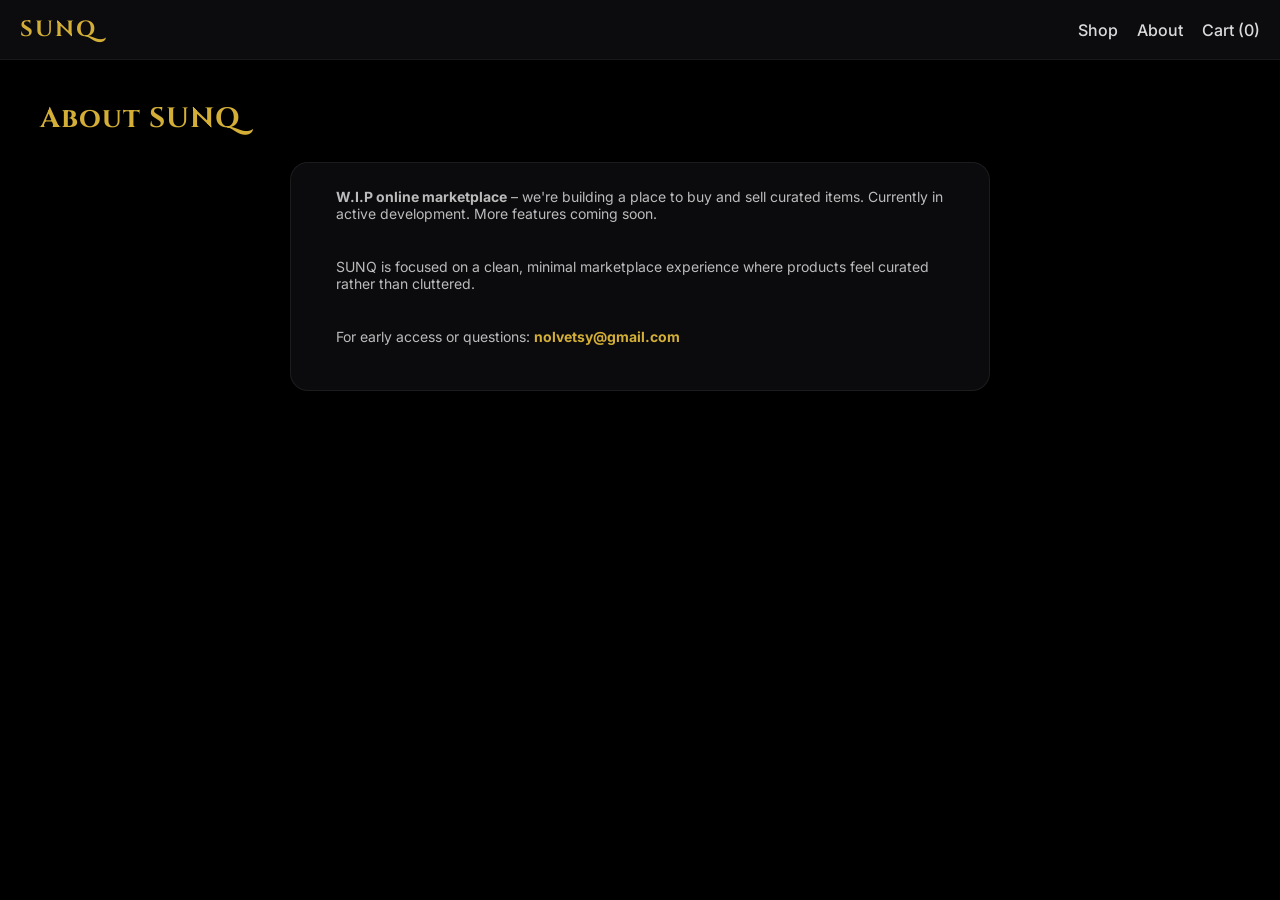
==== about.html @ a2d71726 "Update description in about.html for clarity" ====
<!DOCTYPE html>
<html lang="en">
<head>
  <meta charset="UTF-8">
  <meta name="viewport" content="width=device-width, initial-scale=1.0">
  <title>About | SUNQ</title>

  <!-- FONTS -->
  <link rel="preconnect" href="https://fonts.googleapis.com">
  <link rel="preconnect" href="https://fonts.gstatic.com" crossorigin>
  <link href="https://fonts.googleapis.com/css2?family=Cinzel:wght@400;600;700&family=Inter:wght@300;400;500;600;700&display=swap" rel="stylesheet">

  <link rel="stylesheet" href="styles.css">
</head>

<body>

  <nav class="navbar">
    <div class="nav-container">
      <a href="index.html" class="logo">SUNQ</a>

      <div class="nav-links">
        <a href="shop.html">Shop</a>
        <a href="about.html">About</a>
        <a href="cart.html">Cart (<span id="cart-count">0</span>)</a>
      </div>
    </div>
  </nav>

  <main class="shop">
    <h1 class="page-title">About SUNQ</h1>

    <div class="card" style="max-width: 700px; margin: 0 auto; text-align: left; padding:25px;">
      <p style="margin-bottom: 1rem;">
        <strong>W.I.P online marketplace</strong> – we're building a place to buy and sell curated items.
        Currently in active development. More features coming soon.
      </p>

      <p style="margin-bottom: 1rem;">
        SUNQ is focused on a clean, minimal marketplace experience where products feel curated rather than cluttered.
      </p>

      <p>
        For early access or questions:
        <a href="mailto:nolvetsy@gmail.com" style="color:#d4af37; text-decoration:none;">
          <strong>nolvetsy@gmail.com</strong>
        </a>
      </p>
    </div>
  </main>

  <script>
    function getCart() {
      return JSON.parse(localStorage.getItem("sunqCart")) || [];
    }

    function updateCartCount() {
      const cart = getCart();
      const total = cart.reduce((sum, item) => sum + item.quantity, 0);
      const el = document.getElementById("cart-count");
      if (el) el.textContent = total;
    }

    updateCartCount();
    window.addEventListener("storage", updateCartCount);
  </script>

</body>
</html>
---- styles.css ----
/* ================= RESET ================= */
* {
  margin: 0;
  padding: 0;
  box-sizing: border-box;
  font-family: "Inter", sans-serif;
}

/* FIX: force black background everywhere (stops grey scrolling on mobile) */
html {
  background: #000;
}

/* FIX: ensure background fills mobile screens */
html, body {
  height: 100%;
  min-height: 100%;
}

body {
  background-color: #000;
  background-image: url("https://raw.githubusercontent.com/sunqdeimos/sunq/main/gold-bg.jpg");
  background-size: cover;
  background-position: center;
  background-repeat: no-repeat;

  color: #fff;
  overflow-x: hidden;
  min-height: 100vh;
}

/* ================= HEADINGS / BRAND FONT ================= */
h1, h2, h3,
.logo,
.page-title,
.collection-title {
  font-family: "Cinzel", serif;
  letter-spacing: 1px;
}

/* ================= NAVBAR ================= */
.navbar {
  background: rgba(15, 15, 18, 0.85);
  padding: 15px 20px;
  backdrop-filter: blur(14px);
  position: sticky;
  top: 0;
  z-index: 10;
  border-bottom: 1px solid rgba(255,255,255,0.05);
}

.nav-container {
  display: flex;
  justify-content: space-between;
  align-items: center;
}

.logo {
  font-size: 22px;
  font-weight: 700;
  color: #d4af37;
  text-decoration: none;
  letter-spacing: 2px;
}

.nav-links a {
  margin-left: 15px;
  color: rgba(255,255,255,0.85);
  text-decoration: none;
  transition: 0.2s ease;
  font-weight: 500;
}

.nav-links a:hover {
  color: #d4af37;
}

/* ================= PAGE ================= */
.shop {
  padding: 40px;
}

.page-title {
  margin-bottom: 25px;
  font-size: 28px;
  color: #d4af37;
}

/* ================= HERO ================= */
.hero {
  display: flex;
  justify-content: center;
  align-items: center;
  text-align: center;
  padding: 80px 20px;
}

.hero-content {
  display: flex;
  flex-direction: column;
  align-items: center;
  gap: 15px;
  max-width: 700px;
  margin: 0 auto;
}

.hero-content p {
  color: rgba(255,255,255,0.8);
}

.hero .button-primary {
  display: inline-block;
  margin-top: 10px;
}

/* ================= GRID (BIGGER CARDS) ================= */
.grid {
  display: grid;
  grid-template-columns: repeat(auto-fit, minmax(260px, 1fr));
  gap: 26px;
}

/* ================= CARD (PRO VERSION) ================= */
.card {
  background: rgba(20, 20, 24, 0.55);
  border: 1px solid rgba(255,255,255,0.07);
  backdrop-filter: blur(12px);

  padding: 0;
  border-radius: 18px;

  display: flex;
  flex-direction: column;

  transition: transform 0.25s ease, box-shadow 0.25s ease, border 0.25s ease;
  position: relative;
  overflow: hidden;

  text-decoration: none;
  color: inherit;
}

.card:hover {
  transform: translateY(-5px);
  border: 1px solid rgba(212,175,55,0.35);
  box-shadow: 0 18px 40px rgba(0,0,0,0.55);
}

.card h3 {
  font-size: 16px;
  letter-spacing: 0.8px;
  font-weight: 600;
  padding: 0 20px;
  margin-top: 16px;
}

.card p {
  color: rgba(255,255,255,0.72);
  font-size: 14px;
  padding: 0 20px 20px;
}

/* subtle luxury highlight */
.card::after {
  content: "";
  position: absolute;
  top: -80px;
  left: -80px;
  width: 200px;
  height: 200px;
  background: radial-gradient(circle, rgba(212,175,55,0.18), transparent 70%);
  opacity: 0;
  transition: 0.3s ease;
  pointer-events: none;
}

.card:hover::after {
  opacity: 1;
}

/* ================= IMAGE (BIGGER + EDGE TO EDGE) ================= */
.card-image {
  height: 220px;
  width: 100%;

  background: rgba(0,0,0,0.25);
  border-bottom: 1px solid rgba(255,255,255,0.08);

  border-top-left-radius: 18px;
  border-top-right-radius: 18px;

  pointer-events: none;
}

/* ================= BADGE (REMOVED COMPLETELY) ================= */
.badge {
  display: none;
}

/* ================= BUTTONS ================= */
.button-primary {
  background: linear-gradient(90deg, #d4af37, #f1d77a);
  color: #111;
  border: none;
  padding: 12px;
  border-radius: 12px;
  text-align: center;
  cursor: pointer;
  transition: 0.2s ease;
  text-decoration: none;
  font-weight: 600;

  margin: 0 20px 20px;
}

.button-primary:hover {
  transform: scale(1.03);
  opacity: 0.97;
}

/* ================= FILTERS ================= */
.filter-bar {
  display: flex;
  gap: 10px;
  padding: 10px;
  border-radius: 14px;
  background: rgba(0,0,0,0.35);
  border: 1px solid rgba(255,255,255,0.06);
  backdrop-filter: blur(14px);
  width: fit-content;
  margin-bottom: 20px;
}

.filter-btn {
  background: rgba(20,20,24,0.8);
  color: rgba(255,255,255,0.9);
  border: 1px solid rgba(255,255,255,0.12);
  padding: 8px 12px;
  border-radius: 10px;
  cursor: pointer;
  transition: 0.2s ease;
  font-weight: 600;
}

.filter-btn:hover {
  border-color: rgba(212,175,55,0.55);
  color: #d4af37;
}

.filter-btn.active {
  background: #d4af37;
  color: #111;
}

/* ================= COLLECTIONS ================= */
.collection {
  margin-bottom: 50px;
}

.collection-title {
  font-size: 22px;
  margin-bottom: 15px;
  color: #d4af37;
  display: flex;
  align-items: center;
  gap: 10px;
}

.collection-title::after {
  content: "";
  flex: 1;
  height: 1px;
  background: rgba(255,255,255,0.08);
}

/* ================= PRODUCT PAGE ================= */
.product-layout {
  display: flex;
  gap: 40px;
  padding: 40px;

  /* FIX: centers layout properly */
  align-items: center;
}

.product-image-large {
  width: 360px;
  height: 360px;
  border-radius: 18px;
  object-fit: cover;
  object-position: 50% 40%;
  border: 1px solid rgba(255,255,255,0.06);

  /* FIX: prevents weird alignment */
  display: block;
}

/* FIX: keeps image container aligned */
.product-media {
  display: flex;
  justify-content: center;
  align-items: center;
}

.product-info {
  display: flex;
  flex-direction: column;
  gap: 12px;
}

.price {
  font-size: 22px;
  color: #d4af37;
}

/* ================= CART ================= */
#cart-container .card {
  padding: 20px;
  gap: 12px;
}

#cart-container .card h3 {
  padding: 0;
  margin-top: 0;
}

#cart-container .card p {
  padding: 0;
}

.qty-row {
  display: flex;
  align-items: center;
  gap: 10px;
}

.qty-row button {
  width: 44px;
  height: 44px;
  border-radius: 12px;
  background: #d4af37;
  color: #111;
  font-weight: bold;
  border: none;
  cursor: pointer;
  transition: 0.15s ease;
}

.qty-row button:hover {
  transform: scale(1.06);
}

/* FIX: center checkout button */
#cart-container .button-primary {
  width: 100%;
  margin: 0;
  margin-top: 12px;
  display: block;
}

/* clear cart button */
#cart-container button[onclick*="clearCart"] {
  width: 100%;
  margin-top: 10px;
  padding: 12px;
  background: #ff4d4d;
  color: white;
  border: none;
  border-radius: 12px;
  cursor: pointer;
}

/* checkout alt button */
#cart-container button[onclick*="checkout"] {
  width: 100%;
  margin-top: 10px;
  padding: 12px;
  background: #111;
  color: #fff;
  border: 1px solid #333;
  border-radius: 12px;
}

/* ================= ANIMATIONS ================= */
@keyframes fadeIn {
  from { opacity: 0; transform: translateY(10px); }
  to { opacity: 1; transform: translateY(0); }
}

.fade {
  animation: fadeIn 0.45s ease;
}

/* ================= MOBILE ================= */
@media (max-width: 600px) {
  .product-layout {
    flex-direction: column;
    padding: 20px;
    align-items: center;
    text-align: center;
  }

  .shop {
    padding: 20px;
  }

  .grid {
    grid-template-columns: 1fr;
  }

  .card-image {
    height: 240px;
  }

  .product-image-large {
    width: 100%;
    max-width: 340px;
    height: auto;
    aspect-ratio: 1 / 1;
  }
}
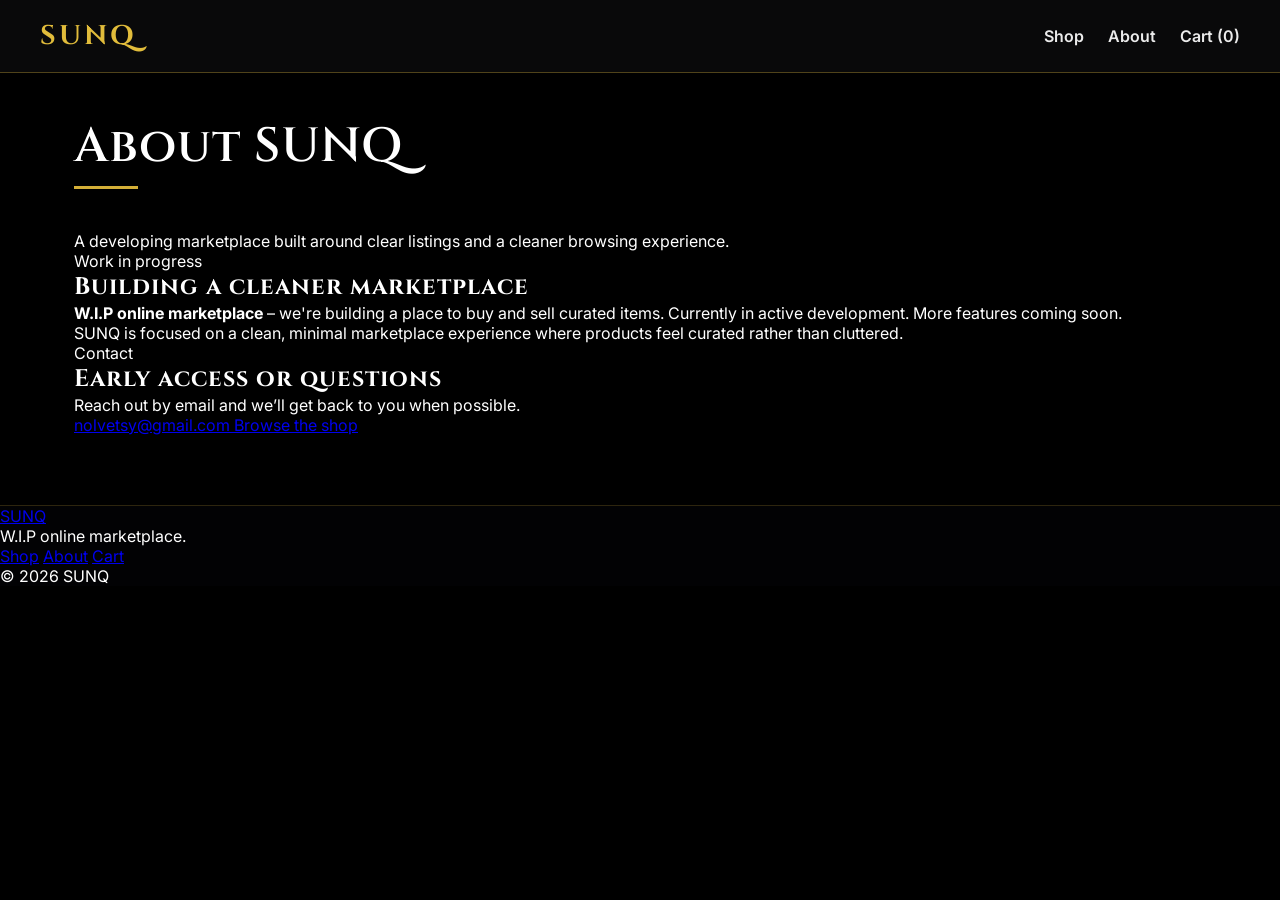
==== commit 53422b0f: "Refactor about.html structure and content" ====
--- a/about.html
+++ b/about.html
@@ -3,66 +3,166 @@
 <head>
   <meta charset="UTF-8">
   <meta name="viewport" content="width=device-width, initial-scale=1.0">
+
   <title>About | SUNQ</title>
 
-  <!-- FONTS -->
   <link rel="preconnect" href="https://fonts.googleapis.com">
   <link rel="preconnect" href="https://fonts.gstatic.com" crossorigin>
-  <link href="https://fonts.googleapis.com/css2?family=Cinzel:wght@400;600;700&family=Inter:wght@300;400;500;600;700&display=swap" rel="stylesheet">
+
+  <link
+    href="https://fonts.googleapis.com/css2?family=Cinzel:wght@400;600;700&family=Inter:wght@300;400;500;600;700&display=swap"
+    rel="stylesheet"
+  >
 
   <link rel="stylesheet" href="styles.css">
+
+  <script src="store-ui.js"></script>
 </head>
 
 <body>
 
+  <!-- ================= NAVBAR ================= -->
+
   <nav class="navbar">
     <div class="nav-container">
-      <a href="index.html" class="logo">SUNQ</a>
+      <a href="index.html" class="logo">
+        SUNQ
+      </a>
 
       <div class="nav-links">
         <a href="shop.html">Shop</a>
-        <a href="about.html">About</a>
-        <a href="cart.html">Cart (<span id="cart-count">0</span>)</a>
+
+        <a
+          href="about.html"
+          aria-current="page"
+        >
+          About
+        </a>
+
+        <a href="cart.html">
+          Cart (<span id="cart-count">0</span>)
+        </a>
       </div>
     </div>
   </nav>
 
+
+  <!-- ================= ABOUT ================= -->
+
   <main class="shop">
-    <h1 class="page-title">About SUNQ</h1>
 
-    <div class="card" style="max-width: 700px; margin: 0 auto; text-align: left; padding:25px;">
-      <p style="margin-bottom: 1rem;">
-        <strong>W.I.P online marketplace</strong> – we're building a place to buy and sell curated items.
-        Currently in active development. More features coming soon.
+    <header class="page-header">
+      <h1 class="page-title">
+        About SUNQ
+      </h1>
+
+      <p class="page-intro">
+        A developing marketplace built around clear listings
+        and a cleaner browsing experience.
+      </p>
+    </header>
+
+
+    <section class="about-layout">
+
+      <article class="about-card">
+
+        <p class="about-kicker">
+          Work in progress
+        </p>
+
+        <h2>
+          Building a cleaner marketplace
+        </h2>
+
+        <p>
+          <strong>W.I.P online marketplace</strong> – we're
+          building a place to buy and sell curated items.
+          Currently in active development. More features
+          coming soon.
+        </p>
+
+        <p>
+          SUNQ is focused on a clean, minimal marketplace
+          experience where products feel curated rather than
+          cluttered.
+        </p>
+
+      </article>
+
+
+      <aside class="about-contact-card">
+
+        <p class="about-kicker">
+          Contact
+        </p>
+
+        <h2>
+          Early access or questions
+        </h2>
+
+        <p>
+          Reach out by email and we’ll get back to you when
+          possible.
+        </p>
+
+        <a
+          class="contact-link"
+          href="mailto:nolvetsy@gmail.com"
+        >
+          nolvetsy@gmail.com
+        </a>
+
+        <a
+          class="button-secondary about-shop-button"
+          href="shop.html"
+        >
+          Browse the shop
+        </a>
+
+      </aside>
+
+    </section>
+
+  </main>
+
+
+  <!-- ================= FOOTER ================= -->
+
+  <footer class="site-footer">
+    <div class="footer-inner">
+
+      <div class="footer-brand">
+        <a href="index.html" class="footer-logo">
+          SUNQ
+        </a>
+
+        <p>
+          W.I.P online marketplace.
+        </p>
+      </div>
+
+      <nav
+        class="footer-links"
+        aria-label="Footer navigation"
+      >
+        <a href="shop.html">Shop</a>
+        <a href="about.html">About</a>
+        <a href="cart.html">Cart</a>
+      </nav>
+
+      <p class="footer-copy">
+        © 2026 SUNQ
       </p>
 
-      <p style="margin-bottom: 1rem;">
-        SUNQ is focused on a clean, minimal marketplace experience where products feel curated rather than cluttered.
-      </p>
+    </div>
+  </footer>
 
-      <p>
-        For early access or questions:
-        <a href="mailto:nolvetsy@gmail.com" style="color:#d4af37; text-decoration:none;">
-          <strong>nolvetsy@gmail.com</strong>
-        </a>
-      </p>
-    </div>
-  </main>
+
+  <!-- ================= PAGE LOGIC ================= -->
 
   <script>
-    function getCart() {
-      return JSON.parse(localStorage.getItem("sunqCart")) || [];
-    }
-
-    function updateCartCount() {
-      const cart = getCart();
-      const total = cart.reduce((sum, item) => sum + item.quantity, 0);
-      const el = document.getElementById("cart-count");
-      if (el) el.textContent = total;
-    }
-
     updateCartCount();
-    window.addEventListener("storage", updateCartCount);
   </script>
 
 </body>
--- a/styles.css
+++ b/styles.css
@@ -1,4 +1,5 @@
 /* ================= RESET ================= */
+
 * {
   margin: 0;
   padding: 0;
@@ -6,14 +7,12 @@
   font-family: "Inter", sans-serif;
 }
 
-/* FIX: force black background everywhere (stops grey scrolling on mobile) */
 html {
   background: #000;
 }
 
-/* FIX: ensure background fills mobile screens */
-html, body {
-  height: 100%;
+html,
+body {
   min-height: 100%;
 }
 
@@ -21,16 +20,20 @@
   background-color: #000;
   background-image: url("https://raw.githubusercontent.com/sunqdeimos/sunq/main/gold-bg.jpg");
   background-size: cover;
-  background-position: center;
+  background-position: center top;
   background-repeat: no-repeat;
+  background-attachment: fixed;
 
   color: #fff;
+  min-height: 100vh;
   overflow-x: hidden;
-  min-height: 100vh;
-}
-
-/* ================= HEADINGS / BRAND FONT ================= */
-h1, h2, h3,
+}
+
+/* ================= GLOBAL ELEMENTS ================= */
+
+h1,
+h2,
+h3,
 .logo,
 .page-title,
 .collection-title {
@@ -38,384 +41,1121 @@
   letter-spacing: 1px;
 }
 
+button,
+input {
+  font: inherit;
+}
+
+button,
+a {
+  -webkit-tap-highlight-color: transparent;
+}
+
+img {
+  max-width: 100%;
+}
+
+::selection {
+  background: #d4af37;
+  color: #111;
+}
+
 /* ================= NAVBAR ================= */
+
 .navbar {
-  background: rgba(15, 15, 18, 0.85);
-  padding: 15px 20px;
-  backdrop-filter: blur(14px);
   position: sticky;
   top: 0;
-  z-index: 10;
-  border-bottom: 1px solid rgba(255,255,255,0.05);
+  z-index: 100;
+
+  background: rgba(10, 10, 11, 0.94);
+  border-bottom: 1px solid rgba(212, 175, 55, 0.35);
+  backdrop-filter: blur(14px);
+
+  padding: 18px 20px;
 }
 
 .nav-container {
+  width: 100%;
+  max-width: 1200px;
+  margin: 0 auto;
+
   display: flex;
+  align-items: center;
   justify-content: space-between;
-  align-items: center;
+  gap: 20px;
 }
 
 .logo {
-  font-size: 22px;
+  color: #e1bc3b;
+  text-decoration: none;
+
+  font-size: 27px;
   font-weight: 700;
-  color: #d4af37;
+  letter-spacing: 3px;
+
+  white-space: nowrap;
+}
+
+.nav-links {
+  display: flex;
+  align-items: center;
+  justify-content: flex-end;
+  gap: 24px;
+}
+
+.nav-links a {
+  position: relative;
+
+  color: rgba(255, 255, 255, 0.92);
   text-decoration: none;
-  letter-spacing: 2px;
-}
-
-.nav-links a {
-  margin-left: 15px;
-  color: rgba(255,255,255,0.85);
-  text-decoration: none;
-  transition: 0.2s ease;
-  font-weight: 500;
+
+  font-size: 16px;
+  font-weight: 600;
+
+  transition:
+    color 0.2s ease,
+    opacity 0.2s ease;
 }
 
 .nav-links a:hover {
-  color: #d4af37;
-}
-
-/* ================= PAGE ================= */
+  color: #e1bc3b;
+}
+
+.nav-links a::after {
+  content: "";
+
+  position: absolute;
+  left: 0;
+  bottom: -7px;
+
+  width: 0;
+  height: 2px;
+
+  background: #d4af37;
+
+  transition: width 0.2s ease;
+}
+
+.nav-links a:hover::after {
+  width: 100%;
+}
+
+/* ================= MAIN PAGE ================= */
+
 .shop {
-  padding: 40px;
+  width: 100%;
+  max-width: 1200px;
+  margin: 0 auto;
+
+  padding: 48px 34px 70px;
 }
 
 .page-title {
-  margin-bottom: 25px;
-  font-size: 28px;
-  color: #d4af37;
+  position: relative;
+
+  width: fit-content;
+  margin-bottom: 42px;
+  padding-bottom: 15px;
+
+  color: #fff;
+
+  font-size: clamp(32px, 5vw, 48px);
+  font-weight: 600;
+  line-height: 1.1;
+
+  text-shadow:
+    0 2px 5px rgba(0, 0, 0, 0.95),
+    0 0 18px rgba(0, 0, 0, 0.75);
+}
+
+.page-title::after {
+  content: "";
+
+  position: absolute;
+  left: 0;
+  bottom: 0;
+
+  width: 64px;
+  height: 3px;
+
+  background: #d4af37;
 }
 
 /* ================= HERO ================= */
+
 .hero {
+  min-height: 390px;
+  padding: 90px 24px;
+
   display: flex;
+  align-items: center;
   justify-content: center;
-  align-items: center;
+
   text-align: center;
-  padding: 80px 20px;
 }
 
 .hero-content {
+  width: 100%;
+  max-width: 760px;
+
   display: flex;
   flex-direction: column;
   align-items: center;
-  gap: 15px;
-  max-width: 700px;
-  margin: 0 auto;
+  gap: 18px;
+
+  padding: 42px 32px;
+
+  background: rgba(8, 8, 10, 0.72);
+  border: 1px solid rgba(212, 175, 55, 0.5);
+  backdrop-filter: blur(14px);
+}
+
+.hero-content h1 {
+  color: #fff;
+
+  font-size: clamp(34px, 6vw, 58px);
+  line-height: 1.1;
+
+  text-shadow:
+    0 3px 10px rgba(0, 0, 0, 0.95),
+    0 0 18px rgba(0, 0, 0, 0.8);
 }
 
 .hero-content p {
-  color: rgba(255,255,255,0.8);
+  color: rgba(255, 255, 255, 0.82);
+  font-size: 17px;
+  line-height: 1.6;
 }
 
 .hero .button-primary {
-  display: inline-block;
-  margin-top: 10px;
-}
-
-/* ================= GRID (BIGGER CARDS) ================= */
+  width: auto;
+  min-width: 170px;
+  margin: 8px 0 0;
+}
+
+/* ================= GRID ================= */
+
 .grid {
   display: grid;
   grid-template-columns: repeat(auto-fit, minmax(260px, 1fr));
-  gap: 26px;
-}
-
-/* ================= CARD (PRO VERSION) ================= */
+  gap: 28px;
+}
+
+/* ================= CARDS ================= */
+
 .card {
-  background: rgba(20, 20, 24, 0.55);
-  border: 1px solid rgba(255,255,255,0.07);
-  backdrop-filter: blur(12px);
-
-  padding: 0;
-  border-radius: 18px;
+  position: relative;
+  overflow: hidden;
 
   display: flex;
   flex-direction: column;
 
-  transition: transform 0.25s ease, box-shadow 0.25s ease, border 0.25s ease;
-  position: relative;
-  overflow: hidden;
-
+  padding: 0;
+
+  color: inherit;
   text-decoration: none;
-  color: inherit;
+
+  background:
+    linear-gradient(
+      145deg,
+      rgba(12, 12, 14, 0.92),
+      rgba(19, 19, 22, 0.84)
+    );
+
+  border: 1px solid rgba(212, 175, 55, 0.52);
+  border-radius: 8px;
+
+  box-shadow:
+    0 18px 45px rgba(0, 0, 0, 0.48),
+    inset 0 1px 0 rgba(255, 255, 255, 0.035);
+
+  backdrop-filter: blur(12px);
+
+  transition:
+    transform 0.22s ease,
+    border-color 0.22s ease,
+    box-shadow 0.22s ease;
 }
 
 .card:hover {
-  transform: translateY(-5px);
-  border: 1px solid rgba(212,175,55,0.35);
-  box-shadow: 0 18px 40px rgba(0,0,0,0.55);
-}
-
-.card h3 {
-  font-size: 16px;
-  letter-spacing: 0.8px;
-  font-weight: 600;
-  padding: 0 20px;
-  margin-top: 16px;
-}
-
-.card p {
-  color: rgba(255,255,255,0.72);
-  font-size: 14px;
-  padding: 0 20px 20px;
-}
-
-/* subtle luxury highlight */
+  transform: translateY(-4px);
+
+  border-color: rgba(241, 215, 122, 0.9);
+
+  box-shadow:
+    0 22px 55px rgba(0, 0, 0, 0.58),
+    0 0 18px rgba(212, 175, 55, 0.12);
+}
+
 .card::after {
   content: "";
+
   position: absolute;
-  top: -80px;
-  left: -80px;
-  width: 200px;
-  height: 200px;
-  background: radial-gradient(circle, rgba(212,175,55,0.18), transparent 70%);
+  top: -90px;
+  left: -90px;
+
+  width: 220px;
+  height: 220px;
+
+  background: radial-gradient(
+    circle,
+    rgba(212, 175, 55, 0.16),
+    transparent 68%
+  );
+
   opacity: 0;
-  transition: 0.3s ease;
   pointer-events: none;
+
+  transition: opacity 0.25s ease;
 }
 
 .card:hover::after {
   opacity: 1;
 }
 
-/* ================= IMAGE (BIGGER + EDGE TO EDGE) ================= */
-.card-image {
-  height: 220px;
+.card h3 {
+  margin-top: 18px;
+  padding: 0 20px;
+
+  color: #fff;
+
+  font-size: 19px;
+  font-weight: 600;
+  letter-spacing: 1px;
+}
+
+.card p {
+  padding: 7px 20px 22px;
+
+  color: rgba(255, 255, 255, 0.78);
+
+  font-size: 16px;
+  line-height: 1.5;
+}
+
+.card .price,
+.card p:first-of-type {
+  color: #e1bc3b;
+}
+
+/* ================= PRODUCT CARD IMAGES ================= */
+
+.card-image,
+.card-img {
+  display: block;
+
   width: 100%;
-
-  background: rgba(0,0,0,0.25);
-  border-bottom: 1px solid rgba(255,255,255,0.08);
-
-  border-top-left-radius: 18px;
-  border-top-right-radius: 18px;
-
-  pointer-events: none;
-}
-
-/* ================= BADGE (REMOVED COMPLETELY) ================= */
+  height: 250px;
+
+  object-fit: cover;
+  object-position: center;
+
+  background-color: rgba(0, 0, 0, 0.3);
+
+  border-bottom: 1px solid rgba(212, 175, 55, 0.35);
+
+  border-radius: 0;
+
+  transition: transform 0.35s ease;
+}
+
+.card:hover .card-image,
+.card:hover .card-img {
+  transform: scale(1.025);
+}
+
+/* ================= BADGES ================= */
+
 .badge {
-  display: none;
+  display: inline-flex;
+  align-items: center;
+  justify-content: center;
+
+  width: fit-content;
+
+  padding: 6px 10px;
+
+  color: #d4af37;
+
+  background: rgba(0, 0, 0, 0.7);
+  border: 1px solid rgba(212, 175, 55, 0.75);
+  border-radius: 2px;
+
+  font-size: 12px;
+  font-weight: 700;
+  letter-spacing: 0.8px;
+  text-transform: uppercase;
 }
 
 /* ================= BUTTONS ================= */
+
 .button-primary {
-  background: linear-gradient(90deg, #d4af37, #f1d77a);
+  display: inline-flex;
+  align-items: center;
+  justify-content: center;
+
+  width: calc(100% - 40px);
+  min-height: 50px;
+
+  margin: 4px 20px 20px;
+  padding: 13px 20px;
+
   color: #111;
-  border: none;
-  padding: 12px;
-  border-radius: 12px;
   text-align: center;
+  text-decoration: none;
+
+  background: linear-gradient(90deg, #cda82f, #f0d56e);
+
+  border: 1px solid #e8c84d;
+  border-radius: 4px;
+
   cursor: pointer;
-  transition: 0.2s ease;
-  text-decoration: none;
-  font-weight: 600;
-
-  margin: 0 20px 20px;
+
+  font-size: 15px;
+  font-weight: 800;
+  letter-spacing: 0.5px;
+  text-transform: uppercase;
+
+  transition:
+    transform 0.18s ease,
+    filter 0.18s ease,
+    box-shadow 0.18s ease;
 }
 
 .button-primary:hover {
-  transform: scale(1.03);
-  opacity: 0.97;
-}
-
-/* ================= FILTERS ================= */
+  transform: translateY(-1px);
+
+  filter: brightness(1.04);
+
+  box-shadow:
+    0 10px 24px rgba(0, 0, 0, 0.32),
+    0 0 12px rgba(212, 175, 55, 0.18);
+}
+
+.button-primary:active {
+  transform: translateY(0);
+}
+
+.button-primary:disabled {
+  opacity: 0.5;
+  cursor: not-allowed;
+  filter: grayscale(0.4);
+}
+
+/* ================= SEARCH BAR ================= */
+
+.search-bar {
+  width: 100%;
+  max-width: 620px;
+
+  margin-bottom: 26px;
+  padding: 16px 18px;
+
+  color: #fff;
+
+  background: rgba(8, 8, 10, 0.86);
+
+  border: 1px solid rgba(212, 175, 55, 0.72);
+  border-radius: 4px;
+
+  outline: none;
+
+  font-size: 16px;
+
+  backdrop-filter: blur(12px);
+
+  transition:
+    border-color 0.2s ease,
+    box-shadow 0.2s ease,
+    background 0.2s ease;
+}
+
+.search-bar::placeholder {
+  color: rgba(255, 255, 255, 0.55);
+}
+
+.search-bar:focus {
+  background: rgba(5, 5, 7, 0.94);
+
+  border-color: #f0d56e;
+
+  box-shadow:
+    0 0 0 2px rgba(212, 175, 55, 0.14),
+    0 8px 22px rgba(0, 0, 0, 0.28);
+}
+
+/* ================= FILTER AND SORT BARS ================= */
+
 .filter-bar {
   display: flex;
-  gap: 10px;
-  padding: 10px;
-  border-radius: 14px;
-  background: rgba(0,0,0,0.35);
-  border: 1px solid rgba(255,255,255,0.06);
+  flex-wrap: wrap;
+  align-items: center;
+
+  width: fit-content;
+  max-width: 100%;
+
+  gap: 12px;
+
+  margin-bottom: 24px;
+  padding: 14px;
+
+  background: rgba(8, 8, 10, 0.78);
+
+  border: 1px solid rgba(212, 175, 55, 0.35);
+  border-radius: 6px;
+
   backdrop-filter: blur(14px);
-  width: fit-content;
-  margin-bottom: 20px;
-}
-
-.filter-btn {
-  background: rgba(20,20,24,0.8);
-  color: rgba(255,255,255,0.9);
-  border: 1px solid rgba(255,255,255,0.12);
-  padding: 8px 12px;
-  border-radius: 10px;
+}
+
+.filter-btn,
+.sort-btn {
+  min-height: 46px;
+
+  padding: 11px 18px;
+
+  color: rgba(255, 255, 255, 0.94);
+
+  background: rgba(12, 12, 14, 0.94);
+
+  border: 1px solid rgba(212, 175, 55, 0.72);
+  border-radius: 3px;
+
   cursor: pointer;
-  transition: 0.2s ease;
-  font-weight: 600;
-}
-
-.filter-btn:hover {
-  border-color: rgba(212,175,55,0.55);
-  color: #d4af37;
-}
-
-.filter-btn.active {
-  background: #d4af37;
+
+  font-size: 14px;
+  font-weight: 750;
+  letter-spacing: 0.35px;
+
+  transition:
+    color 0.18s ease,
+    background 0.18s ease,
+    border-color 0.18s ease,
+    transform 0.18s ease;
+}
+
+.filter-btn:hover,
+.sort-btn:hover {
+  color: #e1bc3b;
+
+  border-color: #f0d56e;
+
+  transform: translateY(-1px);
+}
+
+.filter-btn.active,
+.sort-btn.active {
   color: #111;
+
+  background: linear-gradient(90deg, #cda82f, #f0d56e);
+
+  border-color: #f0d56e;
 }
 
 /* ================= COLLECTIONS ================= */
+
 .collection {
-  margin-bottom: 50px;
+  margin-bottom: 56px;
 }
 
 .collection-title {
-  font-size: 22px;
-  margin-bottom: 15px;
-  color: #d4af37;
   display: flex;
   align-items: center;
-  gap: 10px;
+  gap: 16px;
+
+  margin-bottom: 22px;
+
+  color: #fff;
+
+  font-size: 27px;
+
+  text-shadow:
+    0 2px 5px rgba(0, 0, 0, 0.9),
+    0 0 12px rgba(0, 0, 0, 0.75);
 }
 
 .collection-title::after {
   content: "";
+
   flex: 1;
+
   height: 1px;
-  background: rgba(255,255,255,0.08);
+
+  background: linear-gradient(
+    90deg,
+    rgba(212, 175, 55, 0.75),
+    transparent
+  );
+}
+
+/* ================= ABOUT PAGE ================= */
+
+.shop > .card[style*="max-width"] {
+  color: rgba(255, 255, 255, 0.88);
+
+  background:
+    linear-gradient(
+      145deg,
+      rgba(8, 8, 10, 0.93),
+      rgba(18, 18, 20, 0.89)
+    );
+
+  border: 1px solid rgba(212, 175, 55, 0.6);
+  border-radius: 7px;
+
+  box-shadow: 0 20px 55px rgba(0, 0, 0, 0.56);
+
+  font-size: 17px;
+  line-height: 1.55;
+}
+
+.shop > .card[style*="max-width"] p {
+  padding-left: 0;
+  padding-right: 0;
+
+  color: rgba(255, 255, 255, 0.82);
+}
+
+.shop > .card[style*="max-width"] strong {
+  color: #fff;
+}
+
+.shop > .card[style*="max-width"] a {
+  color: #e1bc3b !important;
 }
 
 /* ================= PRODUCT PAGE ================= */
+
 .product-layout {
-  display: flex;
-  gap: 40px;
+  display: grid;
+  grid-template-columns: minmax(280px, 440px) minmax(280px, 1fr);
+
+  gap: 48px;
+  align-items: center;
+
   padding: 40px;
 
-  /* FIX: centers layout properly */
-  align-items: center;
-}
-
-.product-image-large {
-  width: 360px;
-  height: 360px;
-  border-radius: 18px;
-  object-fit: cover;
-  object-position: 50% 40%;
-  border: 1px solid rgba(255,255,255,0.06);
-
-  /* FIX: prevents weird alignment */
-  display: block;
-}
-
-/* FIX: keeps image container aligned */
+  background:
+    linear-gradient(
+      145deg,
+      rgba(8, 8, 10, 0.93),
+      rgba(19, 19, 21, 0.88)
+    );
+
+  border: 1px solid rgba(212, 175, 55, 0.55);
+  border-radius: 7px;
+
+  box-shadow: 0 22px 65px rgba(0, 0, 0, 0.58);
+}
+
 .product-media {
   display: flex;
+  align-items: center;
   justify-content: center;
-  align-items: center;
+}
+
+.product-image-large {
+  display: block;
+
+  width: 100%;
+  max-width: 440px;
+  aspect-ratio: 1 / 1;
+
+  object-fit: cover;
+  object-position: center;
+
+  border: 1px solid rgba(212, 175, 55, 0.52);
+  border-radius: 4px;
 }
 
 .product-info {
   display: flex;
   flex-direction: column;
-  gap: 12px;
-}
-
+  gap: 16px;
+}
+
+.product-info h1 {
+  color: #fff;
+
+  font-size: clamp(31px, 5vw, 48px);
+
+  text-shadow:
+    0 2px 5px rgba(0, 0, 0, 0.95),
+    0 0 14px rgba(0, 0, 0, 0.8);
+}
+
+.product-info .price,
 .price {
+  color: #e1bc3b;
+
+  font-size: 25px;
+  font-weight: 700;
+}
+
+.product-info .description {
+  color: rgba(255, 255, 255, 0.76);
+
+  font-size: 16px;
+  line-height: 1.65;
+}
+
+.product-info .button-primary {
+  width: 100%;
+  margin: 8px 0 0;
+}
+
+.meta {
+  padding-top: 14px;
+
+  border-top: 1px solid rgba(212, 175, 55, 0.22);
+
+  color: rgba(255, 255, 255, 0.72);
+}
+
+.meta p {
+  margin-bottom: 6px;
+}
+
+/* ================= CART ================= */
+
+#cart-container {
+  display: flex;
+  flex-direction: column;
+  gap: 28px;
+}
+
+#cart-container .card {
+  gap: 16px;
+
+  padding: 28px;
+
+  background:
+    linear-gradient(
+      145deg,
+      rgba(8, 8, 10, 0.93),
+      rgba(19, 19, 21, 0.88)
+    );
+
+  border: 1px solid rgba(212, 175, 55, 0.55);
+  border-radius: 7px;
+
+  box-shadow: 0 20px 55px rgba(0, 0, 0, 0.52);
+}
+
+#cart-container .card h2,
+#cart-container .card h3 {
+  margin: 0;
+  padding: 0;
+
+  color: #fff;
+}
+
+#cart-container .card h2 {
+  font-size: clamp(27px, 5vw, 39px);
+}
+
+#cart-container .card h3 {
   font-size: 22px;
-  color: #d4af37;
-}
-
-/* ================= CART ================= */
-#cart-container .card {
-  padding: 20px;
-  gap: 12px;
-}
-
-#cart-container .card h3 {
+}
+
+#cart-container .card p {
+  margin: 0;
   padding: 0;
-  margin-top: 0;
-}
-
-#cart-container .card p {
-  padding: 0;
+
+  color: rgba(255, 255, 255, 0.76);
+
+  font-size: 16px;
 }
 
 .qty-row {
   display: flex;
   align-items: center;
-  gap: 10px;
+  gap: 14px;
+}
+
+.qty-row span {
+  display: inline-flex;
+  align-items: center;
+  justify-content: center;
+
+  min-width: 32px;
+  min-height: 38px;
+
+  color: #fff;
+
+  font-size: 21px;
+  font-weight: 600;
 }
 
 .qty-row button {
-  width: 44px;
-  height: 44px;
-  border-radius: 12px;
+  width: 42px;
+  height: 42px;
+
+  display: inline-flex;
+  align-items: center;
+  justify-content: center;
+
+  padding: 0;
+
+  color: #fff;
+
+  background: rgba(8, 8, 10, 0.96);
+
+  border: 1px solid rgba(212, 175, 55, 0.82);
+  border-radius: 2px;
+
+  cursor: pointer;
+
+  font-size: 20px;
+  font-weight: 700;
+
+  transition:
+    color 0.16s ease,
+    background 0.16s ease,
+    transform 0.16s ease,
+    border-color 0.16s ease;
+}
+
+.qty-row button:hover {
+  color: #111;
+
   background: #d4af37;
+
+  border-color: #f0d56e;
+
+  transform: translateY(-1px);
+}
+
+/* ================= CART ACTION BUTTONS ================= */
+
+#cart-container .button-primary,
+#cart-container button[onclick*="checkout"] {
+  display: flex;
+  align-items: center;
+  justify-content: center;
+
+  width: 100%;
+  min-height: 54px;
+
+  margin: 12px 0 0;
+  padding: 14px 18px;
+
   color: #111;
-  font-weight: bold;
-  border: none;
+
+  background: linear-gradient(90deg, #cda82f, #f0d56e);
+
+  border: 1px solid #f0d56e;
+  border-radius: 3px;
+
   cursor: pointer;
-  transition: 0.15s ease;
-}
-
-.qty-row button:hover {
-  transform: scale(1.06);
-}
-
-/* FIX: center checkout button */
-#cart-container .button-primary {
-  width: 100%;
-  margin: 0;
-  margin-top: 12px;
-  display: block;
-}
-
-/* clear cart button */
+
+  font-size: 16px;
+  font-weight: 800;
+  letter-spacing: 0.7px;
+  text-transform: uppercase;
+
+  transition:
+    transform 0.18s ease,
+    filter 0.18s ease,
+    box-shadow 0.18s ease;
+}
+
+#cart-container .button-primary:hover,
+#cart-container button[onclick*="checkout"]:hover {
+  transform: translateY(-1px);
+
+  filter: brightness(1.04);
+
+  box-shadow: 0 10px 24px rgba(0, 0, 0, 0.28);
+}
+
 #cart-container button[onclick*="clearCart"] {
   width: 100%;
+  min-height: 52px;
+
+  margin-top: 14px;
+  padding: 13px 18px;
+
+  color: #ff5656;
+
+  background: rgba(8, 8, 10, 0.9);
+
+  border: 1px solid #ff4545;
+  border-radius: 3px;
+
+  cursor: pointer;
+
+  font-size: 15px;
+  font-weight: 750;
+  letter-spacing: 0.6px;
+  text-transform: uppercase;
+
+  transition:
+    color 0.18s ease,
+    background 0.18s ease,
+    transform 0.18s ease;
+}
+
+#cart-container button[onclick*="clearCart"]:hover {
+  color: #fff;
+
+  background: #db3030;
+
+  transform: translateY(-1px);
+}
+
+/* ================= EMPTY AND ERROR STATES ================= */
+
+#cart-container .card[style*="text-align:center"],
+#product-container .card[style*="text-align:center"] {
+  align-items: center;
+  justify-content: center;
+
+  min-height: 180px;
+
+  text-align: center;
+}
+
+#product-container .card .button-primary {
+  width: auto;
+  min-width: 170px;
   margin-top: 10px;
-  padding: 12px;
-  background: #ff4d4d;
-  color: white;
-  border: none;
-  border-radius: 12px;
-  cursor: pointer;
-}
-
-/* checkout alt button */
-#cart-container button[onclick*="checkout"] {
-  width: 100%;
-  margin-top: 10px;
-  padding: 12px;
-  background: #111;
-  color: #fff;
-  border: 1px solid #333;
-  border-radius: 12px;
+}
+
+/* ================= FOOTER ================= */
+
+footer {
+  border-top: 1px solid rgba(212, 175, 55, 0.2);
+
+  background: rgba(5, 5, 7, 0.58);
+
+  backdrop-filter: blur(10px);
 }
 
 /* ================= ANIMATIONS ================= */
+
 @keyframes fadeIn {
-  from { opacity: 0; transform: translateY(10px); }
-  to { opacity: 1; transform: translateY(0); }
+  from {
+    opacity: 0;
+    transform: translateY(12px);
+  }
+
+  to {
+    opacity: 1;
+    transform: translateY(0);
+  }
 }
 
 .fade {
-  animation: fadeIn 0.45s ease;
+  animation: fadeIn 0.45s ease both;
+}
+
+/* ================= TABLET ================= */
+
+@media (max-width: 850px) {
+  .product-layout {
+    grid-template-columns: 1fr;
+
+    gap: 30px;
+
+    padding: 28px;
+  }
+
+  .product-image-large {
+    max-width: 520px;
+  }
+
+  .product-info {
+    text-align: left;
+  }
 }
 
 /* ================= MOBILE ================= */
+
 @media (max-width: 600px) {
-  .product-layout {
-    flex-direction: column;
-    padding: 20px;
-    align-items: center;
-    text-align: center;
+  body {
+    background-attachment: scroll;
+    background-position: center top;
+  }
+
+  .navbar {
+    padding: 18px 18px;
+  }
+
+  .nav-container {
+    gap: 15px;
+  }
+
+  .logo {
+    font-size: 24px;
+    letter-spacing: 2px;
+  }
+
+  .nav-links {
+    gap: 18px;
+  }
+
+  .nav-links a {
+    font-size: 15px;
   }
 
   .shop {
-    padding: 20px;
+    padding: 38px 20px 60px;
+  }
+
+  .page-title {
+    margin-bottom: 34px;
+
+    font-size: 36px;
+  }
+
+  .page-title::after {
+    width: 52px;
+  }
+
+  .hero {
+    min-height: 340px;
+    padding: 55px 18px;
+  }
+
+  .hero-content {
+    padding: 34px 22px;
   }
 
   .grid {
     grid-template-columns: 1fr;
-  }
-
-  .card-image {
-    height: 240px;
+    gap: 24px;
+  }
+
+  .card-image,
+  .card-img {
+    height: 260px;
+  }
+
+  .card h3 {
+    font-size: 20px;
+  }
+
+  .filter-bar {
+    width: 100%;
+
+    gap: 10px;
+
+    padding: 12px;
+  }
+
+  .filter-btn,
+  .sort-btn {
+    flex: 1 1 auto;
+
+    min-height: 46px;
+
+    padding: 10px 13px;
+
+    font-size: 13px;
+  }
+
+  .search-bar {
+    max-width: none;
+
+    padding: 15px 16px;
+  }
+
+  .collection-title {
+    font-size: 24px;
+  }
+
+  .product-layout {
+    padding: 22px;
+
+    text-align: center;
+  }
+
+  .product-info {
+    align-items: stretch;
+
+    text-align: center;
+  }
+
+  .product-info h1 {
+    font-size: 34px;
   }
 
   .product-image-large {
     width: 100%;
-    max-width: 340px;
-    height: auto;
-    aspect-ratio: 1 / 1;
-  }
-}
+    max-width: 360px;
+  }
+
+  #cart-container .card {
+    padding: 24px 22px;
+  }
+
+  #cart-container .card h2 {
+    font-size: 33px;
+  }
+
+  #cart-container .card h3 {
+    font-size: 23px;
+  }
+
+  .qty-row {
+    gap: 12px;
+  }
+
+  .qty-row button {
+    width: 42px;
+    height: 42px;
+  }
+
+  .shop > .card[style*="max-width"] {
+    padding: 28px !important;
+
+    font-size: 16px;
+  }
+}
+
+/* ================= SMALL MOBILE ================= */
+
+@media (max-width: 430px) {
+  .navbar {
+    padding-left: 14px;
+    padding-right: 14px;
+  }
+
+  .logo {
+    font-size: 22px;
+  }
+
+  .nav-links {
+    gap: 13px;
+  }
+
+  .nav-links a {
+    font-size: 14px;
+  }
+
+  .shop {
+    padding-left: 16px;
+    padding-right: 16px;
+  }
+
+  .page-title {
+    font-size: 32px;
+  }
+
+  .filter-btn,
+  .sort-btn {
+    padding-left: 10px;
+    padding-right: 10px;
+
+    font-size: 12px;
+  }
+
+  .card-image,
+  .card-img {
+    height: 235px;
+  }
+
+  #cart-container .card {
+    padding: 22px 18px;
+  }
+  }
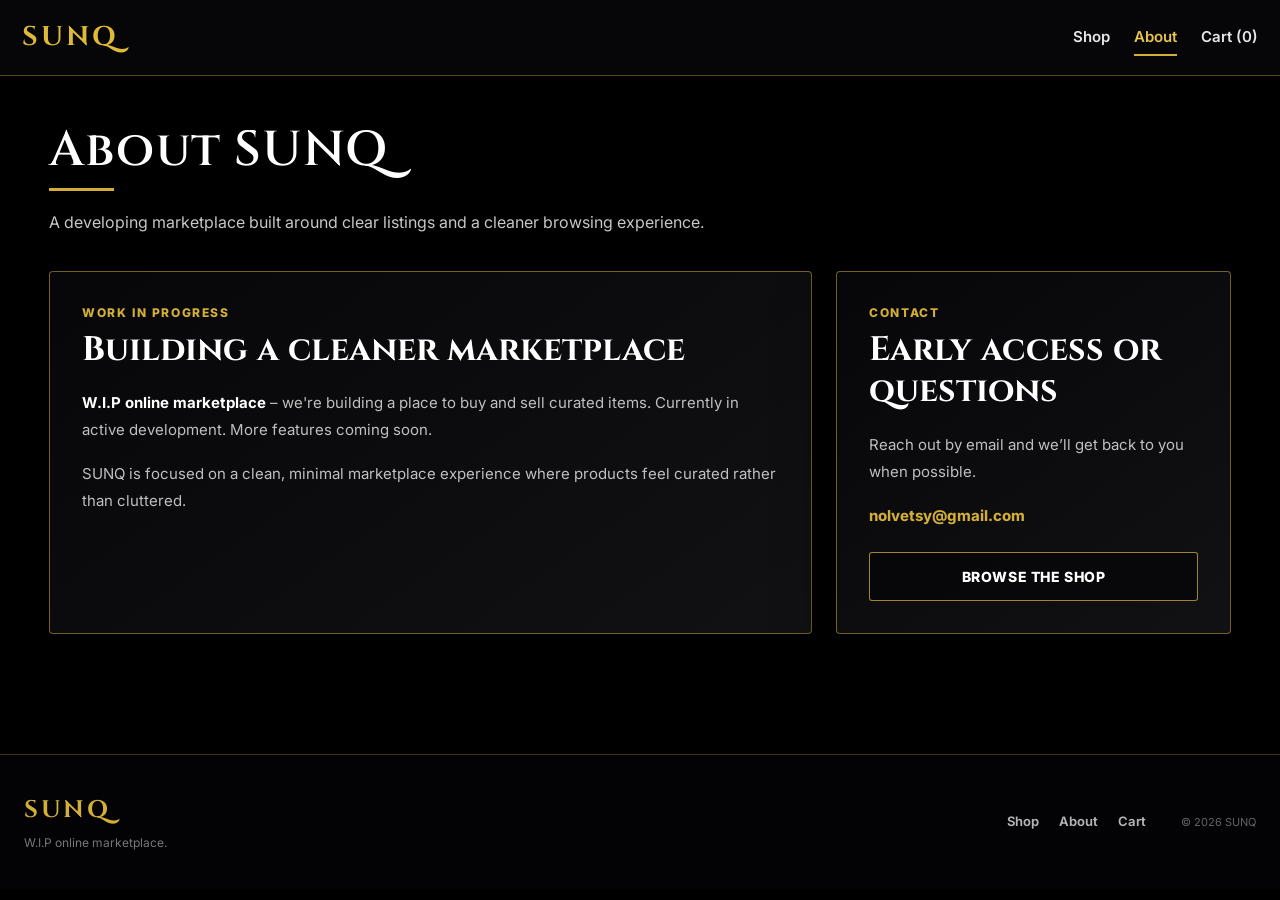
==== commit 2245aeac: "Add data.js script before store-ui.js" ====
--- a/about.html
+++ b/about.html
@@ -16,6 +16,8 @@
 
   <link rel="stylesheet" href="styles.css">
 
+  <!-- Load data first, then shared UI -->
+  <script src="data.js"></script>
   <script src="store-ui.js"></script>
 </head>
 
--- a/styles.css
+++ b/styles.css
@@ -1,48 +1,63 @@
-/* ================= RESET ================= */
+/* =========================================================
+   SUNQ GLOBAL RESET
+   ========================================================= */
 
 * {
+  box-sizing: border-box;
   margin: 0;
   padding: 0;
-  box-sizing: border-box;
-  font-family: "Inter", sans-serif;
 }
 
 html {
+  min-height: 100%;
   background: #000;
-}
-
-html,
+  scroll-behavior: smooth;
+}
+
 body {
-  min-height: 100%;
-}
-
-body {
-  background-color: #000;
-  background-image: url("https://raw.githubusercontent.com/sunqdeimos/sunq/main/gold-bg.jpg");
-  background-size: cover;
-  background-position: center top;
-  background-repeat: no-repeat;
-  background-attachment: fixed;
-
-  color: #fff;
   min-height: 100vh;
   overflow-x: hidden;
-}
-
-/* ================= GLOBAL ELEMENTS ================= */
+
+  color: #fff;
+  background-color: #000;
+  background-image:
+    linear-gradient(
+      rgba(0, 0, 0, 0.2),
+      rgba(0, 0, 0, 0.38)
+    ),
+    url("https://raw.githubusercontent.com/sunqdeimos/sunq/main/gold-bg.jpg");
+
+  background-repeat: no-repeat;
+  background-position: center top;
+  background-size: cover;
+  background-attachment: fixed;
+
+  font-family: "Inter", sans-serif;
+  line-height: 1.5;
+}
+
+body,
+button,
+input,
+textarea,
+select {
+  font-family: "Inter", sans-serif;
+}
 
 h1,
 h2,
 h3,
 .logo,
+.footer-logo,
 .page-title,
 .collection-title {
   font-family: "Cinzel", serif;
-  letter-spacing: 1px;
 }
 
 button,
-input {
+input,
+textarea,
+select {
   font: inherit;
 }
 
@@ -51,42 +66,86 @@
   -webkit-tap-highlight-color: transparent;
 }
 
+button {
+  border: none;
+}
+
+a {
+  color: inherit;
+}
+
 img {
+  display: block;
   max-width: 100%;
 }
 
 ::selection {
+  color: #111;
   background: #d4af37;
-  color: #111;
-}
-
-/* ================= NAVBAR ================= */
+}
+
+
+/* =========================================================
+   ACCESSIBILITY
+   ========================================================= */
+
+.visually-hidden {
+  position: absolute;
+
+  width: 1px;
+  height: 1px;
+
+  padding: 0;
+  margin: -1px;
+
+  overflow: hidden;
+
+  clip: rect(0, 0, 0, 0);
+  white-space: nowrap;
+
+  border: 0;
+}
+
+:focus-visible {
+  outline: 2px solid #f1d77a;
+  outline-offset: 3px;
+}
+
+
+/* =========================================================
+   NAVIGATION
+   ========================================================= */
 
 .navbar {
   position: sticky;
   top: 0;
   z-index: 100;
 
-  background: rgba(10, 10, 11, 0.94);
-  border-bottom: 1px solid rgba(212, 175, 55, 0.35);
-  backdrop-filter: blur(14px);
-
-  padding: 18px 20px;
+  width: 100%;
+  padding: 17px 22px;
+
+  background: rgba(7, 7, 9, 0.94);
+
+  border-bottom: 1px solid rgba(212, 175, 55, 0.38);
+
+  backdrop-filter: blur(15px);
 }
 
 .nav-container {
-  width: 100%;
-  max-width: 1200px;
-  margin: 0 auto;
-
   display: flex;
   align-items: center;
   justify-content: space-between;
-  gap: 20px;
+
+  width: 100%;
+  max-width: 1250px;
+
+  margin: 0 auto;
+
+  gap: 24px;
 }
 
 .logo {
-  color: #e1bc3b;
+  color: #dfba38;
   text-decoration: none;
 
   font-size: 27px;
@@ -100,16 +159,17 @@
   display: flex;
   align-items: center;
   justify-content: flex-end;
+
   gap: 24px;
 }
 
 .nav-links a {
   position: relative;
 
-  color: rgba(255, 255, 255, 0.92);
+  color: rgba(255, 255, 255, 0.9);
   text-decoration: none;
 
-  font-size: 16px;
+  font-size: 15px;
   font-weight: 600;
 
   transition:
@@ -117,8 +177,9 @@
     opacity 0.2s ease;
 }
 
-.nav-links a:hover {
-  color: #e1bc3b;
+.nav-links a:hover,
+.nav-links a[aria-current="page"] {
+  color: #e6c44e;
 }
 
 .nav-links a::after {
@@ -136,36 +197,46 @@
   transition: width 0.2s ease;
 }
 
-.nav-links a:hover::after {
+.nav-links a:hover::after,
+.nav-links a[aria-current="page"]::after {
   width: 100%;
 }
 
-/* ================= MAIN PAGE ================= */
+
+/* =========================================================
+   GENERAL PAGE LAYOUT
+   ========================================================= */
 
 .shop {
   width: 100%;
-  max-width: 1200px;
+  max-width: 1250px;
+
   margin: 0 auto;
-
-  padding: 48px 34px 70px;
+  padding: 48px 34px 75px;
+}
+
+.page-header {
+  margin-bottom: 34px;
 }
 
 .page-title {
   position: relative;
 
   width: fit-content;
-  margin-bottom: 42px;
-  padding-bottom: 15px;
-
-  color: #fff;
-
-  font-size: clamp(32px, 5vw, 48px);
+
+  margin-bottom: 18px;
+  padding-bottom: 14px;
+
+  color: #fff;
+
+  font-size: clamp(32px, 5vw, 49px);
   font-weight: 600;
   line-height: 1.1;
+  letter-spacing: 1.2px;
 
   text-shadow:
-    0 2px 5px rgba(0, 0, 0, 0.95),
-    0 0 18px rgba(0, 0, 0, 0.75);
+    0 3px 8px rgba(0, 0, 0, 0.96),
+    0 0 22px rgba(0, 0, 0, 0.8);
 }
 
 .page-title::after {
@@ -175,198 +246,578 @@
   left: 0;
   bottom: 0;
 
-  width: 64px;
+  width: 65px;
   height: 3px;
 
   background: #d4af37;
 }
 
-/* ================= HERO ================= */
+.page-intro {
+  max-width: 720px;
+
+  color: rgba(255, 255, 255, 0.78);
+
+  font-size: 16px;
+  line-height: 1.7;
+
+  text-shadow: 0 2px 5px rgba(0, 0, 0, 0.92);
+}
+
+.section-kicker,
+.hero-kicker,
+.about-kicker,
+.empty-state-kicker,
+.cart-summary-label {
+  color: #d4af37;
+
+  font-size: 12px;
+  font-weight: 800;
+  letter-spacing: 1.6px;
+  text-transform: uppercase;
+}
+
+.section-heading-row {
+  display: flex;
+  align-items: flex-end;
+  justify-content: space-between;
+
+  gap: 24px;
+
+  margin-bottom: 24px;
+}
+
+.section-heading-row .page-title,
+.section-heading-row .collection-title {
+  margin-bottom: 0;
+}
+
+
+/* =========================================================
+   BUTTONS
+   ========================================================= */
+
+.button-primary,
+.button-secondary {
+  display: inline-flex;
+  align-items: center;
+  justify-content: center;
+
+  min-height: 48px;
+
+  padding: 13px 22px;
+
+  border-radius: 3px;
+
+  cursor: pointer;
+
+  text-align: center;
+  text-decoration: none;
+
+  font-size: 14px;
+  font-weight: 800;
+  letter-spacing: 0.6px;
+  text-transform: uppercase;
+
+  transition:
+    transform 0.18s ease,
+    border-color 0.18s ease,
+    color 0.18s ease,
+    background 0.18s ease,
+    box-shadow 0.18s ease,
+    filter 0.18s ease;
+}
+
+.button-primary {
+  color: #111;
+
+  background:
+    linear-gradient(
+      90deg,
+      #cda82f,
+      #f1d77a
+    );
+
+  border: 1px solid #f1d77a;
+}
+
+.button-primary:hover {
+  transform: translateY(-2px);
+
+  filter: brightness(1.04);
+
+  box-shadow:
+    0 12px 28px rgba(0, 0, 0, 0.36),
+    0 0 16px rgba(212, 175, 55, 0.18);
+}
+
+.button-primary:active {
+  transform: translateY(0);
+}
+
+.button-primary:disabled {
+  opacity: 0.45;
+  cursor: not-allowed;
+
+  filter: grayscale(0.45);
+
+  transform: none;
+  box-shadow: none;
+}
+
+.button-secondary {
+  color: #fff;
+
+  background: rgba(8, 8, 10, 0.86);
+
+  border: 1px solid rgba(212, 175, 55, 0.75);
+}
+
+.button-secondary:hover {
+  color: #111;
+  background: #d4af37;
+
+  border-color: #f1d77a;
+
+  transform: translateY(-2px);
+}
+
+.text-button,
+.text-link {
+  width: fit-content;
+
+  padding: 0;
+
+  color: #d4af37;
+  background: transparent;
+
+  border: none;
+
+  cursor: pointer;
+
+  text-decoration: none;
+
+  font-size: 14px;
+  font-weight: 700;
+
+  transition:
+    color 0.18s ease,
+    opacity 0.18s ease;
+}
+
+.text-button:hover,
+.text-link:hover {
+  color: #f1d77a;
+}
+
+
+/* =========================================================
+   HERO
+   ========================================================= */
 
 .hero {
-  min-height: 390px;
-  padding: 90px 24px;
-
   display: flex;
   align-items: center;
   justify-content: center;
 
+  min-height: 480px;
+
+  padding: 90px 24px;
+
   text-align: center;
 }
 
 .hero-content {
-  width: 100%;
-  max-width: 760px;
-
   display: flex;
   flex-direction: column;
   align-items: center;
-  gap: 18px;
-
-  padding: 42px 32px;
-
-  background: rgba(8, 8, 10, 0.72);
-  border: 1px solid rgba(212, 175, 55, 0.5);
-  backdrop-filter: blur(14px);
-}
-
-.hero-content h1 {
-  color: #fff;
-
-  font-size: clamp(34px, 6vw, 58px);
-  line-height: 1.1;
-
-  text-shadow:
-    0 3px 10px rgba(0, 0, 0, 0.95),
-    0 0 18px rgba(0, 0, 0, 0.8);
-}
-
-.hero-content p {
-  color: rgba(255, 255, 255, 0.82);
-  font-size: 17px;
-  line-height: 1.6;
-}
-
-.hero .button-primary {
-  width: auto;
-  min-width: 170px;
-  margin: 8px 0 0;
-}
-
-/* ================= GRID ================= */
-
-.grid {
-  display: grid;
-  grid-template-columns: repeat(auto-fit, minmax(260px, 1fr));
-  gap: 28px;
-}
-
-/* ================= CARDS ================= */
-
-.card {
-  position: relative;
-  overflow: hidden;
-
-  display: flex;
-  flex-direction: column;
-
-  padding: 0;
-
-  color: inherit;
-  text-decoration: none;
+
+  width: 100%;
+  max-width: 790px;
+
+  padding: 48px 34px;
 
   background:
     linear-gradient(
       145deg,
-      rgba(12, 12, 14, 0.92),
-      rgba(19, 19, 22, 0.84)
+      rgba(6, 6, 8, 0.89),
+      rgba(17, 17, 20, 0.82)
     );
 
+  border: 1px solid rgba(212, 175, 55, 0.58);
+  border-radius: 5px;
+
+  box-shadow:
+    0 24px 65px rgba(0, 0, 0, 0.56),
+    inset 0 1px 0 rgba(255, 255, 255, 0.04);
+
+  backdrop-filter: blur(16px);
+}
+
+.hero-content h1 {
+  margin-top: 10px;
+
+  color: #fff;
+
+  font-size: clamp(38px, 7vw, 65px);
+  line-height: 1.08;
+
+  text-shadow:
+    0 4px 10px rgba(0, 0, 0, 0.97),
+    0 0 24px rgba(0, 0, 0, 0.84);
+}
+
+.hero-content > p:not(.hero-kicker) {
+  max-width: 630px;
+
+  margin-top: 18px;
+
+  color: rgba(255, 255, 255, 0.79);
+
+  font-size: 17px;
+  line-height: 1.7;
+}
+
+.hero-actions {
+  display: flex;
+  align-items: center;
+  justify-content: center;
+  flex-wrap: wrap;
+
+  gap: 14px;
+
+  margin-top: 28px;
+}
+
+
+/* =========================================================
+   HOME PAGE
+   ========================================================= */
+
+.home-section {
+  padding-top: 34px;
+  padding-bottom: 48px;
+}
+
+.category-link-grid {
+  display: grid;
+  grid-template-columns:
+    repeat(auto-fit, minmax(210px, 1fr));
+
+  gap: 16px;
+}
+
+.category-link-card {
+  position: relative;
+
+  display: flex;
+  flex-direction: column;
+
+  min-height: 122px;
+
+  padding: 22px;
+
+  color: #fff;
+  text-decoration: none;
+
+  background:
+    linear-gradient(
+      145deg,
+      rgba(8, 8, 10, 0.92),
+      rgba(20, 20, 23, 0.84)
+    );
+
+  border: 1px solid rgba(212, 175, 55, 0.48);
+  border-radius: 4px;
+
+  box-shadow: 0 16px 40px rgba(0, 0, 0, 0.42);
+
+  transition:
+    transform 0.2s ease,
+    border-color 0.2s ease,
+    box-shadow 0.2s ease;
+}
+
+.category-link-card::after {
+  content: "→";
+
+  position: absolute;
+  right: 19px;
+  bottom: 17px;
+
+  color: #d4af37;
+
+  font-size: 20px;
+
+  transition: transform 0.2s ease;
+}
+
+.category-link-card:hover {
+  transform: translateY(-4px);
+
+  border-color: #e7c64d;
+
+  box-shadow:
+    0 22px 48px rgba(0, 0, 0, 0.5),
+    0 0 14px rgba(212, 175, 55, 0.12);
+}
+
+.category-link-card:hover::after {
+  transform: translateX(4px);
+}
+
+.category-link-card span {
+  max-width: calc(100% - 22px);
+
+  font-family: "Cinzel", serif;
+  font-size: 17px;
+  font-weight: 600;
+}
+
+.category-link-card small {
+  margin-top: auto;
+  padding-top: 24px;
+
+  color: rgba(255, 255, 255, 0.58);
+
+  font-size: 12px;
+  font-weight: 600;
+  text-transform: uppercase;
+  letter-spacing: 0.7px;
+}
+
+.home-info-grid {
+  display: grid;
+  grid-template-columns:
+    repeat(auto-fit, minmax(230px, 1fr));
+
+  gap: 18px;
+}
+
+.home-info-card {
+  min-height: 230px;
+
+  padding: 26px;
+
+  background: rgba(8, 8, 10, 0.84);
+
+  border: 1px solid rgba(212, 175, 55, 0.36);
+  border-radius: 4px;
+
+  box-shadow: 0 16px 40px rgba(0, 0, 0, 0.38);
+}
+
+.home-info-number {
+  display: block;
+
+  margin-bottom: 40px;
+
+  color: #d4af37;
+
+  font-family: "Cinzel", serif;
+  font-size: 30px;
+  font-weight: 700;
+}
+
+.home-info-card h2 {
+  margin-bottom: 12px;
+
+  color: #fff;
+
+  font-size: 20px;
+}
+
+.home-info-card p {
+  color: rgba(255, 255, 255, 0.68);
+
+  font-size: 14px;
+  line-height: 1.7;
+}
+
+
+/* =========================================================
+   GRID
+   ========================================================= */
+
+.grid {
+  display: grid;
+  grid-template-columns:
+    repeat(auto-fit, minmax(255px, 1fr));
+
+  gap: 25px;
+}
+
+
+/* =========================================================
+   PRODUCT CARDS
+   ========================================================= */
+
+.card,
+.product-card {
+  position: relative;
+  overflow: hidden;
+
+  display: flex;
+  flex-direction: column;
+
+  color: inherit;
+  text-decoration: none;
+
+  background:
+    linear-gradient(
+      145deg,
+      rgba(8, 8, 10, 0.94),
+      rgba(20, 20, 23, 0.88)
+    );
+
   border: 1px solid rgba(212, 175, 55, 0.52);
-  border-radius: 8px;
+  border-radius: 5px;
 
   box-shadow:
     0 18px 45px rgba(0, 0, 0, 0.48),
-    inset 0 1px 0 rgba(255, 255, 255, 0.035);
+    inset 0 1px 0 rgba(255, 255, 255, 0.03);
 
   backdrop-filter: blur(12px);
 
   transition:
-    transform 0.22s ease,
-    border-color 0.22s ease,
-    box-shadow 0.22s ease;
-}
-
-.card:hover {
-  transform: translateY(-4px);
-
-  border-color: rgba(241, 215, 122, 0.9);
+    transform 0.23s ease,
+    border-color 0.23s ease,
+    box-shadow 0.23s ease;
+}
+
+.card:hover,
+.product-card:hover {
+  transform: translateY(-5px);
+
+  border-color: rgba(241, 215, 122, 0.94);
 
   box-shadow:
-    0 22px 55px rgba(0, 0, 0, 0.58),
-    0 0 18px rgba(212, 175, 55, 0.12);
-}
-
-.card::after {
-  content: "";
-
-  position: absolute;
-  top: -90px;
-  left: -90px;
-
-  width: 220px;
-  height: 220px;
-
-  background: radial-gradient(
-    circle,
-    rgba(212, 175, 55, 0.16),
-    transparent 68%
-  );
-
-  opacity: 0;
-  pointer-events: none;
-
-  transition: opacity 0.25s ease;
-}
-
-.card:hover::after {
-  opacity: 1;
-}
-
+    0 24px 58px rgba(0, 0, 0, 0.58),
+    0 0 17px rgba(212, 175, 55, 0.14);
+}
+
+.product-card-media {
+  position: relative;
+  overflow: hidden;
+
+  width: 100%;
+}
+
+.card-image,
+.card-img {
+  width: 100%;
+  height: 245px;
+
+  object-fit: cover;
+  object-position: center;
+
+  background: #111;
+
+  border-bottom: 1px solid rgba(212, 175, 55, 0.32);
+
+  transition:
+    transform 0.38s ease,
+    filter 0.38s ease;
+}
+
+.product-card:hover .card-img,
+.card:hover .card-image {
+  transform: scale(1.035);
+}
+
+.product-card-content {
+  display: flex;
+  flex-direction: column;
+  flex: 1;
+
+  padding: 19px 20px 21px;
+}
+
+.product-card-category {
+  margin-bottom: 7px;
+
+  color: #d4af37;
+
+  font-size: 11px;
+  font-weight: 800;
+  letter-spacing: 1px;
+  text-transform: uppercase;
+}
+
+.product-card h3,
 .card h3 {
-  margin-top: 18px;
-  padding: 0 20px;
-
   color: #fff;
 
   font-size: 19px;
   font-weight: 600;
-  letter-spacing: 1px;
-}
-
-.card p {
-  padding: 7px 20px 22px;
-
-  color: rgba(255, 255, 255, 0.78);
-
-  font-size: 16px;
-  line-height: 1.5;
-}
-
-.card .price,
-.card p:first-of-type {
-  color: #e1bc3b;
-}
-
-/* ================= PRODUCT CARD IMAGES ================= */
-
-.card-image,
-.card-img {
-  display: block;
-
-  width: 100%;
-  height: 250px;
-
-  object-fit: cover;
-  object-position: center;
-
-  background-color: rgba(0, 0, 0, 0.3);
-
-  border-bottom: 1px solid rgba(212, 175, 55, 0.35);
-
-  border-radius: 0;
-
-  transition: transform 0.35s ease;
-}
-
-.card:hover .card-image,
-.card:hover .card-img {
-  transform: scale(1.025);
-}
-
-/* ================= BADGES ================= */
-
-.badge {
+  line-height: 1.3;
+}
+
+.product-card-bottom {
+  display: flex;
+  align-items: flex-end;
+  justify-content: space-between;
+
+  gap: 12px;
+
+  margin-top: auto;
+  padding-top: 20px;
+}
+
+.product-card-price {
+  color: #e3be3d;
+
+  font-size: 18px;
+  font-weight: 750;
+}
+
+.product-card-stock {
+  text-align: right;
+
+  font-size: 12px;
+  font-weight: 650;
+}
+
+.stock-available {
+  color: rgba(255, 255, 255, 0.65);
+}
+
+.stock-low {
+  color: #efc453;
+}
+
+.stock-sold-out {
+  color: #ff6868;
+}
+
+.product-card-sold-out .card-img {
+  filter: grayscale(0.62) brightness(0.54);
+}
+
+.sold-out-overlay {
+  position: absolute;
+  inset: 0;
+
+  display: flex;
+  align-items: center;
+  justify-content: center;
+
+  color: #fff;
+
+  background: rgba(5, 5, 7, 0.54);
+
+  font-size: 15px;
+  font-weight: 850;
+  letter-spacing: 1.5px;
+  text-transform: uppercase;
+}
+
+
+/* =========================================================
+   BADGES
+   ========================================================= */
+
+.product-badge,
+.product-detail-badge {
   display: inline-flex;
   align-items: center;
   justify-content: center;
@@ -375,156 +826,158 @@
 
   padding: 6px 10px;
 
-  color: #d4af37;
-
-  background: rgba(0, 0, 0, 0.7);
-  border: 1px solid rgba(212, 175, 55, 0.75);
+  color: #111;
+  background: #d4af37;
+
+  border: 1px solid #efd56a;
   border-radius: 2px;
 
-  font-size: 12px;
-  font-weight: 700;
+  font-size: 10px;
+  font-weight: 850;
   letter-spacing: 0.8px;
   text-transform: uppercase;
 }
 
-/* ================= BUTTONS ================= */
-
-.button-primary {
-  display: inline-flex;
-  align-items: center;
-  justify-content: center;
-
-  width: calc(100% - 40px);
-  min-height: 50px;
-
-  margin: 4px 20px 20px;
-  padding: 13px 20px;
-
+.product-badge {
+  position: absolute;
+  top: 13px;
+  right: 13px;
+  z-index: 2;
+}
+
+.badge-new {
   color: #111;
-  text-align: center;
-  text-decoration: none;
-
-  background: linear-gradient(90deg, #cda82f, #f0d56e);
-
-  border: 1px solid #e8c84d;
-  border-radius: 4px;
-
-  cursor: pointer;
+  background: #d4af37;
+}
+
+.badge-best-seller {
+  color: #111;
+  background: #f0d867;
+}
+
+.badge-low-stock {
+  color: #fff;
+  background: #aa6b17;
+
+  border-color: #d79a39;
+}
+
+.badge-sold-out {
+  color: #fff;
+  background: #9f2929;
+
+  border-color: #dc4a4a;
+}
+
+
+/* =========================================================
+   SHOP CONTROLS
+   ========================================================= */
+
+.shop-controls {
+  margin-bottom: 27px;
+}
+
+.search-wrapper {
+  display: block;
+
+  width: 100%;
+  max-width: 690px;
+}
+
+.search-bar {
+  display: block;
+
+  width: 100%;
+
+  margin-bottom: 28px;
+  padding: 16px 18px;
+
+  color: #fff;
+
+  background: rgba(7, 7, 9, 0.9);
+
+  border: 1px solid rgba(212, 175, 55, 0.7);
+  border-radius: 3px;
+
+  outline: none;
 
   font-size: 15px;
-  font-weight: 800;
-  letter-spacing: 0.5px;
-  text-transform: uppercase;
-
-  transition:
-    transform 0.18s ease,
-    filter 0.18s ease,
-    box-shadow 0.18s ease;
-}
-
-.button-primary:hover {
-  transform: translateY(-1px);
-
-  filter: brightness(1.04);
-
-  box-shadow:
-    0 10px 24px rgba(0, 0, 0, 0.32),
-    0 0 12px rgba(212, 175, 55, 0.18);
-}
-
-.button-primary:active {
-  transform: translateY(0);
-}
-
-.button-primary:disabled {
-  opacity: 0.5;
-  cursor: not-allowed;
-  filter: grayscale(0.4);
-}
-
-/* ================= SEARCH BAR ================= */
-
-.search-bar {
-  width: 100%;
-  max-width: 620px;
-
-  margin-bottom: 26px;
-  padding: 16px 18px;
-
-  color: #fff;
-
-  background: rgba(8, 8, 10, 0.86);
-
-  border: 1px solid rgba(212, 175, 55, 0.72);
-  border-radius: 4px;
-
-  outline: none;
-
-  font-size: 16px;
-
-  backdrop-filter: blur(12px);
+
+  backdrop-filter: blur(13px);
 
   transition:
     border-color 0.2s ease,
-    box-shadow 0.2s ease,
-    background 0.2s ease;
+    background 0.2s ease,
+    box-shadow 0.2s ease;
 }
 
 .search-bar::placeholder {
-  color: rgba(255, 255, 255, 0.55);
+  color: rgba(255, 255, 255, 0.48);
 }
 
 .search-bar:focus {
-  background: rgba(5, 5, 7, 0.94);
-
-  border-color: #f0d56e;
+  background: rgba(4, 4, 6, 0.96);
+
+  border-color: #f1d77a;
 
   box-shadow:
-    0 0 0 2px rgba(212, 175, 55, 0.14),
-    0 8px 22px rgba(0, 0, 0, 0.28);
-}
-
-/* ================= FILTER AND SORT BARS ================= */
+    0 0 0 2px rgba(212, 175, 55, 0.13),
+    0 12px 28px rgba(0, 0, 0, 0.31);
+}
+
+.filter-section {
+  margin-bottom: 24px;
+}
+
+.control-label {
+  margin-bottom: 10px;
+
+  color: rgba(255, 255, 255, 0.7);
+
+  font-size: 12px;
+  font-weight: 800;
+  letter-spacing: 1.2px;
+  text-transform: uppercase;
+}
 
 .filter-bar {
   display: flex;
+  align-items: center;
   flex-wrap: wrap;
-  align-items: center;
 
   width: fit-content;
   max-width: 100%;
 
-  gap: 12px;
-
-  margin-bottom: 24px;
-  padding: 14px;
-
-  background: rgba(8, 8, 10, 0.78);
-
-  border: 1px solid rgba(212, 175, 55, 0.35);
-  border-radius: 6px;
-
-  backdrop-filter: blur(14px);
+  gap: 10px;
+
+  padding: 12px;
+
+  background: rgba(7, 7, 9, 0.77);
+
+  border: 1px solid rgba(212, 175, 55, 0.31);
+  border-radius: 4px;
+
+  backdrop-filter: blur(13px);
 }
 
 .filter-btn,
 .sort-btn {
-  min-height: 46px;
-
-  padding: 11px 18px;
-
-  color: rgba(255, 255, 255, 0.94);
-
-  background: rgba(12, 12, 14, 0.94);
-
-  border: 1px solid rgba(212, 175, 55, 0.72);
-  border-radius: 3px;
+  min-height: 43px;
+
+  padding: 10px 15px;
+
+  color: rgba(255, 255, 255, 0.91);
+  background: rgba(10, 10, 12, 0.96);
+
+  border: 1px solid rgba(212, 175, 55, 0.67);
+  border-radius: 2px;
 
   cursor: pointer;
 
-  font-size: 14px;
+  font-size: 12px;
   font-weight: 750;
-  letter-spacing: 0.35px;
+  letter-spacing: 0.3px;
 
   transition:
     color 0.18s ease,
@@ -535,9 +988,9 @@
 
 .filter-btn:hover,
 .sort-btn:hover {
-  color: #e1bc3b;
-
-  border-color: #f0d56e;
+  color: #e9c94e;
+
+  border-color: #f1d77a;
 
   transform: translateY(-1px);
 }
@@ -546,90 +999,99 @@
 .sort-btn.active {
   color: #111;
 
-  background: linear-gradient(90deg, #cda82f, #f0d56e);
-
-  border-color: #f0d56e;
-}
-
-/* ================= COLLECTIONS ================= */
-
-.collection {
-  margin-bottom: 56px;
-}
-
-.collection-title {
+  background:
+    linear-gradient(
+      90deg,
+      #cda82f,
+      #f1d77a
+    );
+
+  border-color: #f1d77a;
+}
+
+.results-toolbar {
   display: flex;
   align-items: center;
-  gap: 16px;
-
-  margin-bottom: 22px;
-
-  color: #fff;
-
-  font-size: 27px;
-
-  text-shadow:
-    0 2px 5px rgba(0, 0, 0, 0.9),
-    0 0 12px rgba(0, 0, 0, 0.75);
-}
-
-.collection-title::after {
-  content: "";
-
-  flex: 1;
-
-  height: 1px;
-
-  background: linear-gradient(
-    90deg,
-    rgba(212, 175, 55, 0.75),
-    transparent
-  );
-}
-
-/* ================= ABOUT PAGE ================= */
-
-.shop > .card[style*="max-width"] {
-  color: rgba(255, 255, 255, 0.88);
+  justify-content: space-between;
+
+  gap: 20px;
+
+  margin-bottom: 20px;
+}
+
+.results-count {
+  color: rgba(255, 255, 255, 0.64);
+
+  font-size: 13px;
+}
+
+
+/* =========================================================
+   EMPTY STATES
+   ========================================================= */
+
+.empty-state {
+  display: flex;
+  align-items: center;
+  justify-content: center;
+  flex-direction: column;
+
+  min-height: 290px;
+
+  padding: 40px 24px;
+
+  text-align: center;
 
   background:
     linear-gradient(
       145deg,
-      rgba(8, 8, 10, 0.93),
-      rgba(18, 18, 20, 0.89)
+      rgba(8, 8, 10, 0.92),
+      rgba(20, 20, 23, 0.84)
     );
 
-  border: 1px solid rgba(212, 175, 55, 0.6);
-  border-radius: 7px;
-
-  box-shadow: 0 20px 55px rgba(0, 0, 0, 0.56);
-
-  font-size: 17px;
-  line-height: 1.55;
-}
-
-.shop > .card[style*="max-width"] p {
-  padding-left: 0;
-  padding-right: 0;
-
-  color: rgba(255, 255, 255, 0.82);
-}
-
-.shop > .card[style*="max-width"] strong {
-  color: #fff;
-}
-
-.shop > .card[style*="max-width"] a {
-  color: #e1bc3b !important;
-}
-
-/* ================= PRODUCT PAGE ================= */
+  border: 1px solid rgba(212, 175, 55, 0.42);
+  border-radius: 4px;
+
+  box-shadow: 0 20px 50px rgba(0, 0, 0, 0.44);
+}
+
+.empty-state h1,
+.empty-state h2 {
+  margin-top: 7px;
+
+  color: #fff;
+
+  font-size: clamp(25px, 5vw, 37px);
+}
+
+.empty-state > p:not(.empty-state-kicker) {
+  max-width: 520px;
+
+  margin-top: 13px;
+
+  color: rgba(255, 255, 255, 0.66);
+
+  line-height: 1.7;
+}
+
+.empty-state .button-primary,
+.empty-state .button-secondary,
+.empty-state-button {
+  margin-top: 24px;
+}
+
+
+/* =========================================================
+   PRODUCT DETAILS
+   ========================================================= */
 
 .product-layout {
   display: grid;
-  grid-template-columns: minmax(280px, 440px) minmax(280px, 1fr);
-
-  gap: 48px;
+  grid-template-columns:
+    minmax(290px, 470px)
+    minmax(290px, 1fr);
+
+  gap: 50px;
   align-items: center;
 
   padding: 40px;
@@ -637,14 +1099,16 @@
   background:
     linear-gradient(
       145deg,
-      rgba(8, 8, 10, 0.93),
-      rgba(19, 19, 21, 0.88)
+      rgba(7, 7, 9, 0.94),
+      rgba(20, 20, 23, 0.88)
     );
 
-  border: 1px solid rgba(212, 175, 55, 0.55);
-  border-radius: 7px;
-
-  box-shadow: 0 22px 65px rgba(0, 0, 0, 0.58);
+  border: 1px solid rgba(212, 175, 55, 0.56);
+  border-radius: 5px;
+
+  box-shadow:
+    0 24px 65px rgba(0, 0, 0, 0.57),
+    inset 0 1px 0 rgba(255, 255, 255, 0.035);
 }
 
 .product-media {
@@ -653,123 +1117,393 @@
   justify-content: center;
 }
 
+.product-image-frame {
+  position: relative;
+
+  width: 100%;
+  max-width: 470px;
+}
+
 .product-image-large {
-  display: block;
-
   width: 100%;
-  max-width: 440px;
   aspect-ratio: 1 / 1;
 
   object-fit: cover;
   object-position: center;
 
+  background: #111;
+
   border: 1px solid rgba(212, 175, 55, 0.52);
-  border-radius: 4px;
+  border-radius: 3px;
+}
+
+.product-detail-badge {
+  position: absolute;
+  top: 14px;
+  right: 14px;
 }
 
 .product-info {
   display: flex;
   flex-direction: column;
-  gap: 16px;
+
+  gap: 15px;
+}
+
+.product-category {
+  color: #d4af37;
+
+  font-size: 12px;
+  font-weight: 850;
+  letter-spacing: 1.2px;
+  text-transform: uppercase;
 }
 
 .product-info h1 {
   color: #fff;
 
-  font-size: clamp(31px, 5vw, 48px);
+  font-size: clamp(35px, 6vw, 55px);
+  line-height: 1.08;
 
   text-shadow:
-    0 2px 5px rgba(0, 0, 0, 0.95),
-    0 0 14px rgba(0, 0, 0, 0.8);
-}
-
-.product-info .price,
-.price {
-  color: #e1bc3b;
-
-  font-size: 25px;
+    0 3px 8px rgba(0, 0, 0, 0.96),
+    0 0 18px rgba(0, 0, 0, 0.78);
+}
+
+.price,
+.product-info .price {
+  color: #dfbb3b;
+
+  font-size: 26px;
+  font-weight: 750;
+}
+
+.product-stock {
+  width: fit-content;
+
+  padding: 7px 10px;
+
+  background: rgba(0, 0, 0, 0.26);
+
+  border: 1px solid rgba(255, 255, 255, 0.09);
+  border-radius: 2px;
+
+  font-size: 13px;
   font-weight: 700;
 }
 
-.product-info .description {
-  color: rgba(255, 255, 255, 0.76);
-
-  font-size: 16px;
-  line-height: 1.65;
-}
-
-.product-info .button-primary {
+.product-description {
+  margin-top: 9px;
+  padding-top: 19px;
+
+  border-top: 1px solid rgba(212, 175, 55, 0.23);
+}
+
+.product-description h2 {
+  margin-bottom: 9px;
+
+  color: #fff;
+
+  font-family: "Inter", sans-serif;
+  font-size: 14px;
+  font-weight: 800;
+  letter-spacing: 0.4px;
+  text-transform: uppercase;
+}
+
+.product-description p {
+  color: rgba(255, 255, 255, 0.7);
+
+  font-size: 15px;
+  line-height: 1.75;
+}
+
+.product-add-button {
   width: 100%;
-  margin: 8px 0 0;
+
+  margin-top: 8px;
 }
 
 .meta {
-  padding-top: 14px;
-
-  border-top: 1px solid rgba(212, 175, 55, 0.22);
-
-  color: rgba(255, 255, 255, 0.72);
-}
-
-.meta p {
-  margin-bottom: 6px;
-}
-
-/* ================= CART ================= */
-
-#cart-container {
+  margin-top: 4px;
+  padding-top: 17px;
+
+  color: rgba(255, 255, 255, 0.56);
+
+  border-top: 1px solid rgba(212, 175, 55, 0.2);
+
+  font-size: 12px;
+}
+
+.meta p + p {
+  margin-top: 5px;
+}
+
+.related-section {
+  margin-top: 58px;
+}
+
+
+/* =========================================================
+   TOAST POPUP
+   ========================================================= */
+
+.toast {
+  position: fixed;
+  left: 50%;
+  bottom: 27px;
+  z-index: 1000;
+
+  width: calc(100% - 32px);
+  max-width: 420px;
+
+  padding: 15px 18px;
+
+  color: #fff;
+  text-align: center;
+
+  background: rgba(7, 7, 9, 0.97);
+
+  border: 1px solid rgba(212, 175, 55, 0.86);
+  border-radius: 3px;
+
+  box-shadow:
+    0 20px 48px rgba(0, 0, 0, 0.62),
+    0 0 18px rgba(212, 175, 55, 0.13);
+
+  opacity: 0;
+  pointer-events: none;
+
+  transform:
+    translate(-50%, 18px)
+    scale(0.98);
+
+  transition:
+    opacity 0.22s ease,
+    transform 0.22s ease;
+
+  font-size: 14px;
+  font-weight: 750;
+}
+
+.toast-visible {
+  opacity: 1;
+
+  transform:
+    translate(-50%, 0)
+    scale(1);
+}
+
+.toast-error {
+  border-color: rgba(255, 91, 91, 0.92);
+
+  box-shadow:
+    0 20px 48px rgba(0, 0, 0, 0.62),
+    0 0 18px rgba(255, 86, 86, 0.13);
+}
+
+.button-added {
+  color: #111 !important;
+
+  background:
+    linear-gradient(
+      90deg,
+      #ebcf62,
+      #fff0a0
+    ) !important;
+
+  transform: scale(0.985);
+
+  box-shadow:
+    0 0 0 2px rgba(212, 175, 55, 0.16),
+    0 9px 23px rgba(0, 0, 0, 0.29);
+}
+
+
+/* =========================================================
+   CART
+   ========================================================= */
+
+.cart-layout {
+  display: grid;
+  grid-template-columns:
+    minmax(0, 1fr)
+    minmax(275px, 360px);
+
+  gap: 27px;
+  align-items: start;
+}
+
+.cart-items {
   display: flex;
   flex-direction: column;
-  gap: 28px;
-}
-
-#cart-container .card {
-  gap: 16px;
-
-  padding: 28px;
+
+  gap: 18px;
+}
+
+.cart-item {
+  display: grid;
+  grid-template-columns:
+    120px
+    minmax(0, 1fr)
+    auto;
+
+  gap: 21px;
+  align-items: center;
+
+  padding: 20px;
 
   background:
     linear-gradient(
       145deg,
-      rgba(8, 8, 10, 0.93),
-      rgba(19, 19, 21, 0.88)
+      rgba(7, 7, 9, 0.94),
+      rgba(20, 20, 23, 0.88)
     );
 
-  border: 1px solid rgba(212, 175, 55, 0.55);
-  border-radius: 7px;
-
-  box-shadow: 0 20px 55px rgba(0, 0, 0, 0.52);
-}
-
-#cart-container .card h2,
-#cart-container .card h3 {
-  margin: 0;
-  padding: 0;
-
-  color: #fff;
-}
-
-#cart-container .card h2 {
-  font-size: clamp(27px, 5vw, 39px);
-}
-
-#cart-container .card h3 {
-  font-size: 22px;
-}
-
-#cart-container .card p {
-  margin: 0;
-  padding: 0;
-
-  color: rgba(255, 255, 255, 0.76);
-
-  font-size: 16px;
+  border: 1px solid rgba(212, 175, 55, 0.47);
+  border-radius: 4px;
+
+  box-shadow: 0 17px 45px rgba(0, 0, 0, 0.45);
+
+  transition:
+    opacity 0.25s ease,
+    transform 0.25s ease,
+    max-height 0.25s ease,
+    margin 0.25s ease,
+    padding 0.25s ease;
+}
+
+.cart-item-removing {
+  opacity: 0;
+
+  transform:
+    translateX(-25px)
+    scale(0.98);
+}
+
+.cart-item-image-link {
+  display: block;
+
+  width: 120px;
+  height: 120px;
+
+  overflow: hidden;
+
+  border: 1px solid rgba(212, 175, 55, 0.42);
+  border-radius: 2px;
+}
+
+.cart-item-image {
+  width: 100%;
+  height: 100%;
+
+  object-fit: cover;
+
+  transition: transform 0.3s ease;
+}
+
+.cart-item-image-link:hover .cart-item-image {
+  transform: scale(1.04);
+}
+
+.cart-item-details {
+  min-width: 0;
+}
+
+.cart-item-category {
+  margin-bottom: 6px;
+
+  color: #d4af37;
+
+  font-size: 10px;
+  font-weight: 850;
+  letter-spacing: 0.9px;
+  text-transform: uppercase;
+}
+
+.cart-item-name {
+  display: inline-block;
+
+  color: #fff;
+  text-decoration: none;
+
+  font-family: "Cinzel", serif;
+  font-size: 20px;
+  font-weight: 600;
+
+  transition: color 0.18s ease;
+}
+
+.cart-item-name:hover {
+  color: #e5c246;
+}
+
+.cart-item-unit-price,
+.cart-item-stock {
+  margin-top: 6px;
+
+  color: rgba(255, 255, 255, 0.62);
+
+  font-size: 12px;
+}
+
+.cart-item-actions {
+  display: flex;
+  align-items: center;
+  flex-wrap: wrap;
+
+  gap: 16px;
+
+  margin-top: 15px;
 }
 
 .qty-row {
   display: flex;
   align-items: center;
-  gap: 14px;
+
+  gap: 10px;
+}
+
+.qty-row button {
+  display: inline-flex;
+  align-items: center;
+  justify-content: center;
+
+  width: 38px;
+  height: 38px;
+
+  padding: 0;
+
+  color: #fff;
+  background: rgba(6, 6, 8, 0.96);
+
+  border: 1px solid rgba(212, 175, 55, 0.81);
+  border-radius: 1px;
+
+  cursor: pointer;
+
+  font-size: 18px;
+  font-weight: 750;
+
+  transition:
+    color 0.16s ease,
+    background 0.16s ease,
+    border-color 0.16s ease,
+    transform 0.16s ease;
+}
+
+.qty-row button:hover:not(:disabled) {
+  color: #111;
+  background: #d4af37;
+
+  border-color: #f1d77a;
+
+  transform: translateY(-1px);
+}
+
+.qty-row button:disabled {
+  opacity: 0.28;
+  cursor: not-allowed;
 }
 
 .qty-row span {
@@ -777,295 +1511,552 @@
   align-items: center;
   justify-content: center;
 
-  min-width: 32px;
-  min-height: 38px;
-
-  color: #fff;
-
-  font-size: 21px;
-  font-weight: 600;
-}
-
-.qty-row button {
-  width: 42px;
-  height: 42px;
-
-  display: inline-flex;
-  align-items: center;
-  justify-content: center;
-
-  padding: 0;
-
-  color: #fff;
-
-  background: rgba(8, 8, 10, 0.96);
-
-  border: 1px solid rgba(212, 175, 55, 0.82);
-  border-radius: 2px;
+  min-width: 30px;
+
+  color: #fff;
+
+  font-size: 18px;
+  font-weight: 750;
+}
+
+.quantity-pop {
+  animation: quantityPop 0.28s ease;
+}
+
+.remove-item-button {
+  padding: 4px 0;
+
+  color: #ff6b6b;
+  background: transparent;
+
+  border: none;
 
   cursor: pointer;
 
-  font-size: 20px;
-  font-weight: 700;
+  font-size: 12px;
+  font-weight: 750;
 
   transition:
-    color 0.16s ease,
-    background 0.16s ease,
-    transform 0.16s ease,
-    border-color 0.16s ease;
-}
-
-.qty-row button:hover {
-  color: #111;
-
-  background: #d4af37;
-
-  border-color: #f0d56e;
-
-  transform: translateY(-1px);
-}
-
-/* ================= CART ACTION BUTTONS ================= */
-
-#cart-container .button-primary,
-#cart-container button[onclick*="checkout"] {
+    color 0.18s ease,
+    opacity 0.18s ease;
+}
+
+.remove-item-button:hover {
+  color: #ff9999;
+}
+
+.cart-item-total {
+  display: flex;
+  flex-direction: column;
+  align-items: flex-end;
+
+  min-width: 95px;
+}
+
+.cart-item-total span {
+  color: rgba(255, 255, 255, 0.45);
+
+  font-size: 10px;
+  font-weight: 750;
+  text-transform: uppercase;
+}
+
+.cart-item-total strong {
+  margin-top: 6px;
+
+  color: #e1bd3b;
+
+  font-size: 18px;
+}
+
+.cart-summary {
+  position: sticky;
+  top: 102px;
+
+  padding: 25px;
+
+  background:
+    linear-gradient(
+      145deg,
+      rgba(7, 7, 9, 0.96),
+      rgba(20, 20, 23, 0.91)
+    );
+
+  border: 1px solid rgba(212, 175, 55, 0.55);
+  border-radius: 4px;
+
+  box-shadow: 0 21px 55px rgba(0, 0, 0, 0.52);
+}
+
+.cart-summary h2 {
+  margin-top: 5px;
+  margin-bottom: 23px;
+
+  color: #fff;
+
+  font-size: 25px;
+}
+
+.summary-row {
   display: flex;
   align-items: center;
-  justify-content: center;
-
+  justify-content: space-between;
+
+  gap: 15px;
+
+  padding: 13px 0;
+
+  color: rgba(255, 255, 255, 0.7);
+
+  border-top: 1px solid rgba(255, 255, 255, 0.075);
+
+  font-size: 13px;
+}
+
+.summary-row strong {
+  color: #fff;
+}
+
+.summary-total {
+  color: #fff;
+
+  font-size: 16px;
+}
+
+.summary-total strong {
+  color: #e1bd3b;
+
+  font-size: 21px;
+}
+
+.summary-note {
+  margin-top: 10px;
+
+  color: rgba(255, 255, 255, 0.4);
+
+  font-size: 10px;
+  line-height: 1.55;
+}
+
+.checkout-button,
+.continue-shopping-button,
+.clear-cart-button {
   width: 100%;
-  min-height: 54px;
-
-  margin: 12px 0 0;
-  padding: 14px 18px;
-
-  color: #111;
-
-  background: linear-gradient(90deg, #cda82f, #f0d56e);
-
-  border: 1px solid #f0d56e;
-  border-radius: 3px;
+}
+
+.checkout-button {
+  margin-top: 22px;
+}
+
+.continue-shopping-button {
+  margin-top: 11px;
+}
+
+.clear-cart-button {
+  min-height: 43px;
+
+  margin-top: 11px;
+  padding: 10px 16px;
+
+  color: #ff6464;
+  background: transparent;
+
+  border: 1px solid rgba(255, 87, 87, 0.68);
+  border-radius: 2px;
 
   cursor: pointer;
 
-  font-size: 16px;
-  font-weight: 800;
-  letter-spacing: 0.7px;
-  text-transform: uppercase;
-
-  transition:
-    transform 0.18s ease,
-    filter 0.18s ease,
-    box-shadow 0.18s ease;
-}
-
-#cart-container .button-primary:hover,
-#cart-container button[onclick*="checkout"]:hover {
-  transform: translateY(-1px);
-
-  filter: brightness(1.04);
-
-  box-shadow: 0 10px 24px rgba(0, 0, 0, 0.28);
-}
-
-#cart-container button[onclick*="clearCart"] {
-  width: 100%;
-  min-height: 52px;
-
-  margin-top: 14px;
-  padding: 13px 18px;
-
-  color: #ff5656;
-
-  background: rgba(8, 8, 10, 0.9);
-
-  border: 1px solid #ff4545;
-  border-radius: 3px;
-
-  cursor: pointer;
-
-  font-size: 15px;
+  font-size: 12px;
   font-weight: 750;
-  letter-spacing: 0.6px;
+  letter-spacing: 0.5px;
   text-transform: uppercase;
 
   transition:
     color 0.18s ease,
     background 0.18s ease,
-    transform 0.18s ease;
-}
-
-#cart-container button[onclick*="clearCart"]:hover {
-  color: #fff;
-
-  background: #db3030;
-
-  transform: translateY(-1px);
-}
-
-/* ================= EMPTY AND ERROR STATES ================= */
-
-#cart-container .card[style*="text-align:center"],
-#product-container .card[style*="text-align:center"] {
+    border-color 0.18s ease;
+}
+
+.clear-cart-button:hover {
+  color: #fff;
+  background: #b52929;
+
+  border-color: #e04b4b;
+}
+
+.cart-item-error {
+  display: block;
+}
+
+.cart-item-main {
+  display: flex;
   align-items: center;
-  justify-content: center;
-
-  min-height: 180px;
-
-  text-align: center;
-}
-
-#product-container .card .button-primary {
-  width: auto;
-  min-width: 170px;
-  margin-top: 10px;
-}
-
-/* ================= FOOTER ================= */
-
-footer {
-  border-top: 1px solid rgba(212, 175, 55, 0.2);
-
-  background: rgba(5, 5, 7, 0.58);
-
-  backdrop-filter: blur(10px);
-}
-
-/* ================= ANIMATIONS ================= */
+  justify-content: space-between;
+
+  gap: 20px;
+}
+
+
+/* =========================================================
+   ABOUT
+   ========================================================= */
+
+.about-layout {
+  display: grid;
+  grid-template-columns:
+    minmax(0, 1.45fr)
+    minmax(260px, 0.75fr);
+
+  gap: 24px;
+  align-items: stretch;
+}
+
+.about-card,
+.about-contact-card {
+  padding: 32px;
+
+  background:
+    linear-gradient(
+      145deg,
+      rgba(7, 7, 9, 0.94),
+      rgba(20, 20, 23, 0.88)
+    );
+
+  border: 1px solid rgba(212, 175, 55, 0.51);
+  border-radius: 4px;
+
+  box-shadow: 0 21px 55px rgba(0, 0, 0, 0.5);
+}
+
+.about-card h2,
+.about-contact-card h2 {
+  margin-top: 8px;
+  margin-bottom: 18px;
+
+  color: #fff;
+
+  font-size: clamp(24px, 4vw, 34px);
+  line-height: 1.22;
+}
+
+.about-card p:not(.about-kicker),
+.about-contact-card p:not(.about-kicker) {
+  color: rgba(255, 255, 255, 0.74);
+
+  font-size: 15px;
+  line-height: 1.8;
+}
+
+.about-card p + p {
+  margin-top: 17px;
+}
+
+.about-card strong {
+  color: #fff;
+}
+
+.contact-link {
+  display: inline-block;
+
+  margin-top: 20px;
+
+  color: #d4af37;
+  text-decoration: none;
+
+  font-size: 15px;
+  font-weight: 750;
+
+  word-break: break-word;
+}
+
+.contact-link:hover {
+  color: #f1d77a;
+}
+
+.about-shop-button {
+  width: 100%;
+
+  margin-top: 25px;
+}
+
+
+/* =========================================================
+   FOOTER
+   ========================================================= */
+
+.site-footer {
+  width: 100%;
+
+  margin-top: 45px;
+  padding: 37px 24px;
+
+  background: rgba(4, 4, 6, 0.84);
+
+  border-top: 1px solid rgba(212, 175, 55, 0.28);
+
+  backdrop-filter: blur(12px);
+}
+
+.footer-inner {
+  display: grid;
+  grid-template-columns:
+    minmax(0, 1fr)
+    auto
+    auto;
+
+  align-items: center;
+
+  width: 100%;
+  max-width: 1250px;
+
+  margin: 0 auto;
+
+  gap: 35px;
+}
+
+.footer-logo {
+  color: #d4af37;
+  text-decoration: none;
+
+  font-size: 24px;
+  font-weight: 700;
+  letter-spacing: 2.5px;
+}
+
+.footer-brand p {
+  margin-top: 6px;
+
+  color: rgba(255, 255, 255, 0.46);
+
+  font-size: 12px;
+}
+
+.footer-links {
+  display: flex;
+  align-items: center;
+
+  gap: 20px;
+}
+
+.footer-links a {
+  color: rgba(255, 255, 255, 0.7);
+  text-decoration: none;
+
+  font-size: 13px;
+  font-weight: 650;
+
+  transition: color 0.18s ease;
+}
+
+.footer-links a:hover {
+  color: #d4af37;
+}
+
+.footer-copy {
+  color: rgba(255, 255, 255, 0.38);
+
+  font-size: 11px;
+}
+
+
+/* =========================================================
+   ANIMATIONS
+   ========================================================= */
 
 @keyframes fadeIn {
   from {
     opacity: 0;
-    transform: translateY(12px);
+
+    transform: translateY(13px);
   }
 
   to {
     opacity: 1;
+
     transform: translateY(0);
   }
 }
 
+@keyframes quantityPop {
+  0% {
+    transform: scale(1);
+  }
+
+  45% {
+    color: #f1d77a;
+
+    transform: scale(1.28);
+  }
+
+  100% {
+    transform: scale(1);
+  }
+}
+
 .fade {
-  animation: fadeIn 0.45s ease both;
-}
-
-/* ================= TABLET ================= */
-
-@media (max-width: 850px) {
+  opacity: 0;
+
+  animation: fadeIn 0.46s ease forwards;
+}
+
+
+/* =========================================================
+   TABLET
+   ========================================================= */
+
+@media (max-width: 900px) {
   .product-layout {
     grid-template-columns: 1fr;
 
-    gap: 30px;
-
-    padding: 28px;
-  }
-
-  .product-image-large {
-    max-width: 520px;
-  }
-
-  .product-info {
-    text-align: left;
-  }
-}
-
-/* ================= MOBILE ================= */
-
-@media (max-width: 600px) {
+    gap: 32px;
+  }
+
+  .product-image-frame {
+    max-width: 550px;
+  }
+
+  .cart-layout {
+    grid-template-columns: 1fr;
+  }
+
+  .cart-summary {
+    position: static;
+  }
+
+  .about-layout {
+    grid-template-columns: 1fr;
+  }
+
+  .footer-inner {
+    grid-template-columns: 1fr;
+
+    justify-items: start;
+
+    gap: 22px;
+  }
+}
+
+
+/* =========================================================
+   MOBILE
+   ========================================================= */
+
+@media (max-width: 650px) {
   body {
     background-attachment: scroll;
-    background-position: center top;
   }
 
   .navbar {
-    padding: 18px 18px;
+    padding: 16px 17px;
   }
 
   .nav-container {
-    gap: 15px;
+    gap: 14px;
   }
 
   .logo {
-    font-size: 24px;
+    font-size: 23px;
     letter-spacing: 2px;
   }
 
   .nav-links {
-    gap: 18px;
+    gap: 14px;
   }
 
   .nav-links a {
-    font-size: 15px;
+    font-size: 13px;
   }
 
   .shop {
-    padding: 38px 20px 60px;
+    padding: 38px 18px 60px;
   }
 
   .page-title {
-    margin-bottom: 34px;
-
-    font-size: 36px;
+    font-size: 35px;
   }
 
   .page-title::after {
-    width: 52px;
+    width: 53px;
+  }
+
+  .page-intro {
+    font-size: 14px;
+  }
+
+  .section-heading-row {
+    align-items: flex-start;
   }
 
   .hero {
-    min-height: 340px;
-    padding: 55px 18px;
+    min-height: 405px;
+
+    padding: 52px 17px;
   }
 
   .hero-content {
-    padding: 34px 22px;
+    padding: 34px 21px;
+  }
+
+  .hero-content h1 {
+    font-size: 40px;
+  }
+
+  .hero-content > p:not(.hero-kicker) {
+    font-size: 14px;
+  }
+
+  .hero-actions {
+    width: 100%;
+  }
+
+  .hero-actions .button-primary,
+  .hero-actions .button-secondary {
+    width: 100%;
   }
 
   .grid {
     grid-template-columns: 1fr;
-    gap: 24px;
+
+    gap: 21px;
   }
 
   .card-image,
   .card-img {
-    height: 260px;
-  }
-
-  .card h3 {
-    font-size: 20px;
+    height: 255px;
+  }
+
+  .category-link-grid {
+    grid-template-columns: 1fr;
+  }
+
+  .home-info-grid {
+    grid-template-columns: 1fr;
   }
 
   .filter-bar {
     width: 100%;
-
-    gap: 10px;
-
-    padding: 12px;
   }
 
   .filter-btn,
   .sort-btn {
-    flex: 1 1 auto;
-
-    min-height: 46px;
-
-    padding: 10px 13px;
-
-    font-size: 13px;
-  }
-
-  .search-bar {
-    max-width: none;
-
-    padding: 15px 16px;
-  }
-
-  .collection-title {
-    font-size: 24px;
+    flex: 1 1 calc(50% - 8px);
+
+    min-height: 45px;
+
+    padding: 9px 10px;
+
+    font-size: 11px;
+  }
+
+  .results-toolbar {
+    align-items: flex-start;
+    flex-direction: column;
+
+    gap: 8px;
   }
 
   .product-layout {
-    padding: 22px;
+    padding: 21px;
 
     text-align: center;
   }
@@ -1076,86 +2067,144 @@
     text-align: center;
   }
 
+  .product-category,
+  .product-stock {
+    margin-left: auto;
+    margin-right: auto;
+  }
+
   .product-info h1 {
-    font-size: 34px;
-  }
-
-  .product-image-large {
-    width: 100%;
-    max-width: 360px;
-  }
-
-  #cart-container .card {
-    padding: 24px 22px;
-  }
-
-  #cart-container .card h2 {
-    font-size: 33px;
-  }
-
-  #cart-container .card h3 {
-    font-size: 23px;
-  }
-
-  .qty-row {
-    gap: 12px;
+    font-size: 36px;
+  }
+
+  .product-description {
+    text-align: left;
+  }
+
+  .cart-item {
+    grid-template-columns: 92px 1fr;
+
+    gap: 16px;
+
+    padding: 17px;
+  }
+
+  .cart-item-image-link {
+    width: 92px;
+    height: 92px;
+  }
+
+  .cart-item-total {
+    grid-column: 1 / -1;
+
+    align-items: flex-start;
+
+    padding-top: 13px;
+
+    border-top: 1px solid rgba(255, 255, 255, 0.07);
+  }
+
+  .cart-item-actions {
+    align-items: flex-start;
+    flex-direction: column;
+
+    gap: 10px;
   }
 
   .qty-row button {
-    width: 42px;
-    height: 42px;
-  }
-
-  .shop > .card[style*="max-width"] {
-    padding: 28px !important;
-
-    font-size: 16px;
-  }
-}
-
-/* ================= SMALL MOBILE ================= */
+    width: 36px;
+    height: 36px;
+  }
+
+  .about-card,
+  .about-contact-card {
+    padding: 25px 21px;
+  }
+
+  .footer-links {
+    flex-wrap: wrap;
+  }
+
+  .toast {
+    bottom: 17px;
+  }
+}
+
+
+/* =========================================================
+   SMALL MOBILE
+   ========================================================= */
 
 @media (max-width: 430px) {
   .navbar {
+    padding-left: 12px;
+    padding-right: 12px;
+  }
+
+  .logo {
+    font-size: 21px;
+  }
+
+  .nav-links {
+    gap: 11px;
+  }
+
+  .nav-links a {
+    font-size: 12px;
+  }
+
+  .shop {
     padding-left: 14px;
     padding-right: 14px;
   }
 
-  .logo {
-    font-size: 22px;
-  }
-
-  .nav-links {
-    gap: 13px;
-  }
-
-  .nav-links a {
-    font-size: 14px;
-  }
-
-  .shop {
-    padding-left: 16px;
-    padding-right: 16px;
-  }
-
   .page-title {
-    font-size: 32px;
+    font-size: 31px;
   }
 
   .filter-btn,
   .sort-btn {
-    padding-left: 10px;
-    padding-right: 10px;
-
-    font-size: 12px;
+    flex-basis: 100%;
   }
 
   .card-image,
   .card-img {
-    height: 235px;
-  }
-
-  #cart-container .card {
-    padding: 22px 18px;
-  }
-  }
+    height: 225px;
+  }
+
+  .product-card-content {
+    padding-left: 17px;
+    padding-right: 17px;
+  }
+
+  .cart-item {
+    grid-template-columns: 76px 1fr;
+  }
+
+  .cart-item-image-link {
+    width: 76px;
+    height: 76px;
+  }
+
+  .cart-item-name {
+    font-size: 17px;
+  }
+}
+
+
+/* =========================================================
+   REDUCED MOTION
+   ========================================================= */
+
+@media (prefers-reduced-motion: reduce) {
+  *,
+  *::before,
+  *::after {
+    scroll-behavior: auto !important;
+
+    animation-duration: 0.01ms !important;
+    animation-iteration-count: 1 !important;
+
+    transition-duration: 0.01ms !important;
+  }
+  }
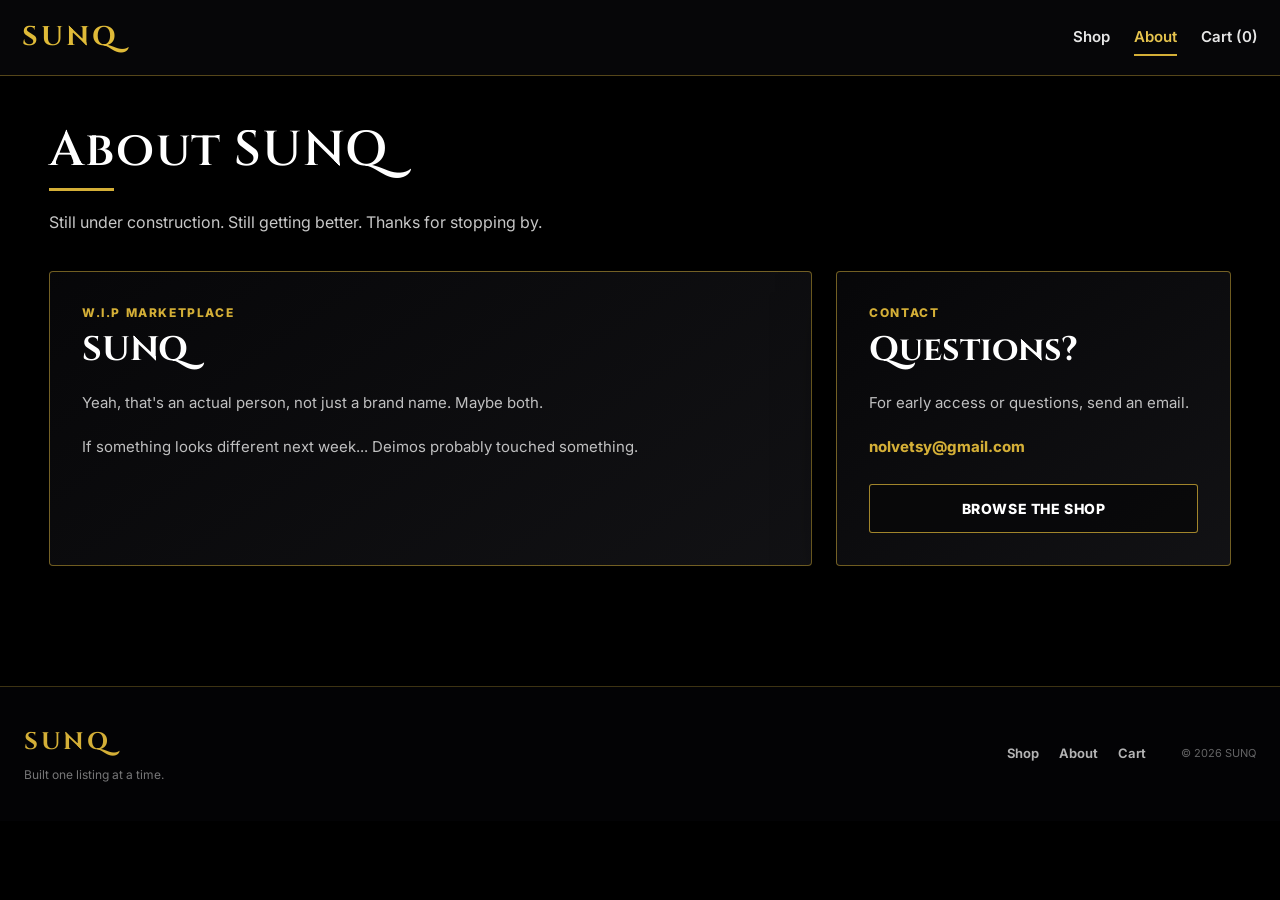
==== commit d4c85b58: "Refactor about.html for clarity and consistency Updated various text elements for clarity and consis" ====
--- a/about.html
+++ b/about.html
@@ -2,12 +2,21 @@
 <html lang="en">
 <head>
   <meta charset="UTF-8">
-  <meta name="viewport" content="width=device-width, initial-scale=1.0">
+
+  <meta
+    name="viewport"
+    content="width=device-width, initial-scale=1.0"
+  >
 
   <title>About | SUNQ</title>
 
   <link rel="preconnect" href="https://fonts.googleapis.com">
-  <link rel="preconnect" href="https://fonts.gstatic.com" crossorigin>
+
+  <link
+    rel="preconnect"
+    href="https://fonts.gstatic.com"
+    crossorigin
+  >
 
   <link
     href="https://fonts.googleapis.com/css2?family=Cinzel:wght@400;600;700&family=Inter:wght@300;400;500;600;700&display=swap"
@@ -16,7 +25,7 @@
 
   <link rel="stylesheet" href="styles.css">
 
-  <!-- Load data first, then shared UI -->
+  <!-- Load catalog first, then shared UI -->
   <script src="data.js"></script>
   <script src="store-ui.js"></script>
 </head>
@@ -27,12 +36,19 @@
 
   <nav class="navbar">
     <div class="nav-container">
-      <a href="index.html" class="logo">
+
+      <a
+        href="index.html"
+        class="logo"
+      >
         SUNQ
       </a>
 
       <div class="nav-links">
-        <a href="shop.html">Shop</a>
+
+        <a href="shop.html">
+          Shop
+        </a>
 
         <a
           href="about.html"
@@ -44,7 +60,9 @@
         <a href="cart.html">
           Cart (<span id="cart-count">0</span>)
         </a>
+
       </div>
+
     </div>
   </nav>
 
@@ -54,14 +72,16 @@
   <main class="shop">
 
     <header class="page-header">
+
       <h1 class="page-title">
         About SUNQ
       </h1>
 
       <p class="page-intro">
-        A developing marketplace built around clear listings
-        and a cleaner browsing experience.
+        Still under construction. Still getting better.
+        Thanks for stopping by.
       </p>
+
     </header>
 
 
@@ -70,24 +90,21 @@
       <article class="about-card">
 
         <p class="about-kicker">
-          Work in progress
+          W.I.P marketplace
         </p>
 
         <h2>
-          Building a cleaner marketplace
+          SUNQ
         </h2>
 
         <p>
-          <strong>W.I.P online marketplace</strong> – we're
-          building a place to buy and sell curated items.
-          Currently in active development. More features
-          coming soon.
+          Yeah, that's an actual person, not just a brand name.
+          Maybe both.
         </p>
 
         <p>
-          SUNQ is focused on a clean, minimal marketplace
-          experience where products feel curated rather than
-          cluttered.
+          If something looks different next week...
+          Deimos probably touched something.
         </p>
 
       </article>
@@ -100,12 +117,11 @@
         </p>
 
         <h2>
-          Early access or questions
+          Questions?
         </h2>
 
         <p>
-          Reach out by email and we’ll get back to you when
-          possible.
+          For early access or questions, send an email.
         </p>
 
         <a
@@ -132,16 +148,22 @@
   <!-- ================= FOOTER ================= -->
 
   <footer class="site-footer">
+
     <div class="footer-inner">
 
       <div class="footer-brand">
-        <a href="index.html" class="footer-logo">
+
+        <a
+          href="index.html"
+          class="footer-logo"
+        >
           SUNQ
         </a>
 
         <p>
-          W.I.P online marketplace.
+          Built one listing at a time.
         </p>
+
       </div>
 
       <nav
@@ -158,6 +180,7 @@
       </p>
 
     </div>
+
   </footer>
 
 
--- a/styles.css
+++ b/styles.css
@@ -22,8 +22,8 @@
   background-color: #000;
   background-image:
     linear-gradient(
-      rgba(0, 0, 0, 0.2),
-      rgba(0, 0, 0, 0.38)
+      rgba(0, 0, 0, 0.22),
+      rgba(0, 0, 0, 0.4)
     ),
     url("https://raw.githubusercontent.com/sunqdeimos/sunq/main/gold-bg.jpg");
 
@@ -124,7 +124,7 @@
   width: 100%;
   padding: 17px 22px;
 
-  background: rgba(7, 7, 9, 0.94);
+  background: rgba(7, 7, 9, 0.95);
 
   border-bottom: 1px solid rgba(212, 175, 55, 0.38);
 
@@ -145,6 +145,8 @@
 }
 
 .logo {
+  flex-shrink: 0;
+
   color: #dfba38;
   text-decoration: none;
 
@@ -160,6 +162,8 @@
   align-items: center;
   justify-content: flex-end;
 
+  min-width: 0;
+
   gap: 24px;
 }
 
@@ -171,6 +175,8 @@
 
   font-size: 15px;
   font-weight: 600;
+
+  white-space: nowrap;
 
   transition:
     color 0.2s ease,
@@ -223,6 +229,7 @@
   position: relative;
 
   width: fit-content;
+  max-width: 100%;
 
   margin-bottom: 18px;
   padding-bottom: 14px;
@@ -233,6 +240,8 @@
   font-weight: 600;
   line-height: 1.1;
   letter-spacing: 1.2px;
+
+  overflow-wrap: anywhere;
 
   text-shadow:
     0 3px 8px rgba(0, 0, 0, 0.96),
@@ -289,6 +298,17 @@
 .section-heading-row .page-title,
 .section-heading-row .collection-title {
   margin-bottom: 0;
+}
+
+.collection-title {
+  color: #fff;
+
+  font-size: clamp(25px, 4vw, 35px);
+  line-height: 1.2;
+
+  text-shadow:
+    0 3px 8px rgba(0, 0, 0, 0.94),
+    0 0 16px rgba(0, 0, 0, 0.72);
 }
 
 
@@ -351,7 +371,7 @@
 }
 
 .button-primary:active {
-  transform: translateY(0);
+  transform: translateY(0) scale(0.985);
 }
 
 .button-primary:disabled {
@@ -367,7 +387,7 @@
 .button-secondary {
   color: #fff;
 
-  background: rgba(8, 8, 10, 0.86);
+  background: rgba(8, 8, 10, 0.88);
 
   border: 1px solid rgba(212, 175, 55, 0.75);
 }
@@ -381,6 +401,10 @@
   transform: translateY(-2px);
 }
 
+.button-secondary:active {
+  transform: translateY(0) scale(0.985);
+}
+
 .text-button,
 .text-link {
   width: fit-content;
@@ -439,8 +463,8 @@
   background:
     linear-gradient(
       145deg,
-      rgba(6, 6, 8, 0.89),
-      rgba(17, 17, 20, 0.82)
+      rgba(6, 6, 8, 0.9),
+      rgba(17, 17, 20, 0.83)
     );
 
   border: 1px solid rgba(212, 175, 55, 0.58);
@@ -523,7 +547,7 @@
     linear-gradient(
       145deg,
       rgba(8, 8, 10, 0.92),
-      rgba(20, 20, 23, 0.84)
+      rgba(20, 20, 23, 0.85)
     );
 
   border: 1px solid rgba(212, 175, 55, 0.48);
@@ -598,7 +622,7 @@
 
   padding: 26px;
 
-  background: rgba(8, 8, 10, 0.84);
+  background: rgba(8, 8, 10, 0.85);
 
   border: 1px solid rgba(212, 175, 55, 0.36);
   border-radius: 4px;
@@ -635,7 +659,7 @@
 
 
 /* =========================================================
-   GRID
+   PRODUCT GRID
    ========================================================= */
 
 .grid {
@@ -649,6 +673,7 @@
 
 /* =========================================================
    PRODUCT CARDS
+   Supports both old and new shared-renderer classes
    ========================================================= */
 
 .card,
@@ -659,14 +684,16 @@
   display: flex;
   flex-direction: column;
 
+  min-width: 0;
+
   color: inherit;
   text-decoration: none;
 
   background:
     linear-gradient(
       145deg,
-      rgba(8, 8, 10, 0.94),
-      rgba(20, 20, 23, 0.88)
+      rgba(8, 8, 10, 0.95),
+      rgba(20, 20, 23, 0.89)
     );
 
   border: 1px solid rgba(212, 175, 55, 0.52);
@@ -695,15 +722,20 @@
     0 0 17px rgba(212, 175, 55, 0.14);
 }
 
-.product-card-media {
+.product-card-media,
+.product-card-image-wrap {
   position: relative;
   overflow: hidden;
 
   width: 100%;
+  min-height: 245px;
+
+  background: #101010;
 }
 
 .card-image,
-.card-img {
+.card-img,
+.product-card-image {
   width: 100%;
   height: 245px;
 
@@ -715,10 +747,23 @@
   border-bottom: 1px solid rgba(212, 175, 55, 0.32);
 
   transition:
+    opacity 0.38s ease,
     transform 0.38s ease,
     filter 0.38s ease;
 }
 
+.product-card-image {
+  position: relative;
+  z-index: 1;
+
+  opacity: 0;
+}
+
+.product-card-image.loaded {
+  opacity: 1;
+}
+
+.product-card:hover .product-card-image,
 .product-card:hover .card-img,
 .card:hover .card-image {
   transform: scale(1.035);
@@ -728,6 +773,8 @@
   display: flex;
   flex-direction: column;
   flex: 1;
+
+  min-width: 0;
 
   padding: 19px 20px 21px;
 }
@@ -741,6 +788,8 @@
   font-weight: 800;
   letter-spacing: 1px;
   text-transform: uppercase;
+
+  overflow-wrap: anywhere;
 }
 
 .product-card h3,
@@ -750,6 +799,45 @@
   font-size: 19px;
   font-weight: 600;
   line-height: 1.3;
+
+  overflow-wrap: anywhere;
+}
+
+.product-card-price {
+  margin-top: 13px;
+
+  color: #e3be3d;
+
+  font-size: 18px;
+  font-weight: 750;
+}
+
+.product-card-meta {
+  display: flex;
+  align-items: center;
+  flex-wrap: wrap;
+
+  gap: 7px;
+
+  margin-top: 13px;
+}
+
+.product-card-meta span {
+  display: inline-flex;
+  align-items: center;
+
+  min-height: 27px;
+
+  padding: 5px 8px;
+
+  color: rgba(255, 255, 255, 0.67);
+  background: rgba(0, 0, 0, 0.24);
+
+  border: 1px solid rgba(255, 255, 255, 0.08);
+  border-radius: 2px;
+
+  font-size: 10px;
+  font-weight: 650;
 }
 
 .product-card-bottom {
@@ -763,39 +851,39 @@
   padding-top: 20px;
 }
 
-.product-card-price {
-  color: #e3be3d;
-
-  font-size: 18px;
-  font-weight: 750;
-}
-
-.product-card-stock {
-  text-align: right;
+.product-card-stock,
+.product-stock {
+  margin-top: auto;
+  padding-top: 15px;
 
   font-size: 12px;
   font-weight: 650;
 }
 
-.stock-available {
+.stock-available,
+.availability-available {
   color: rgba(255, 255, 255, 0.65);
 }
 
-.stock-low {
+.stock-low,
+.availability-low {
   color: #efc453;
 }
 
-.stock-sold-out {
+.stock-sold-out,
+.availability-sold-out {
   color: #ff6868;
 }
 
-.product-card-sold-out .card-img {
+.product-card-sold-out .card-img,
+.product-card-sold-out .product-card-image {
   filter: grayscale(0.62) brightness(0.54);
 }
 
 .sold-out-overlay {
   position: absolute;
   inset: 0;
+  z-index: 2;
 
   display: flex;
   align-items: center;
@@ -809,6 +897,48 @@
   font-weight: 850;
   letter-spacing: 1.5px;
   text-transform: uppercase;
+}
+
+
+/* =========================================================
+   IMAGE LOADING SHIMMER
+   ========================================================= */
+
+.image-placeholder {
+  position: absolute;
+  inset: 0;
+  z-index: 0;
+
+  overflow: hidden;
+
+  background:
+    linear-gradient(
+      110deg,
+      #111 20%,
+      #1b1b1d 36%,
+      #111 52%
+    );
+
+  background-size: 220% 100%;
+
+  animation: imageShimmer 1.35s linear infinite;
+}
+
+.image-placeholder::after {
+  content: "SUNQ";
+
+  position: absolute;
+  left: 50%;
+  top: 50%;
+
+  color: rgba(212, 175, 55, 0.2);
+
+  font-family: "Cinzel", serif;
+  font-size: 22px;
+  font-weight: 700;
+  letter-spacing: 3px;
+
+  transform: translate(-50%, -50%);
 }
 
 
@@ -842,7 +972,7 @@
   position: absolute;
   top: 13px;
   right: 13px;
-  z-index: 2;
+  z-index: 3;
 }
 
 .badge-new {
@@ -895,7 +1025,7 @@
 
   color: #fff;
 
-  background: rgba(7, 7, 9, 0.9);
+  background: rgba(7, 7, 9, 0.91);
 
   border: 1px solid rgba(212, 175, 55, 0.7);
   border-radius: 3px;
@@ -953,7 +1083,7 @@
 
   padding: 12px;
 
-  background: rgba(7, 7, 9, 0.77);
+  background: rgba(7, 7, 9, 0.78);
 
   border: 1px solid rgba(212, 175, 55, 0.31);
   border-radius: 4px;
@@ -978,6 +1108,7 @@
   font-size: 12px;
   font-weight: 750;
   letter-spacing: 0.3px;
+  line-height: 1.25;
 
   transition:
     color 0.18s ease,
@@ -993,6 +1124,11 @@
   border-color: #f1d77a;
 
   transform: translateY(-1px);
+}
+
+.filter-btn:active,
+.sort-btn:active {
+  transform: translateY(0) scale(0.985);
 }
 
 .filter-btn.active,
@@ -1045,8 +1181,8 @@
   background:
     linear-gradient(
       145deg,
-      rgba(8, 8, 10, 0.92),
-      rgba(20, 20, 23, 0.84)
+      rgba(8, 8, 10, 0.93),
+      rgba(20, 20, 23, 0.85)
     );
 
   border: 1px solid rgba(212, 175, 55, 0.42);
@@ -1099,8 +1235,8 @@
   background:
     linear-gradient(
       145deg,
-      rgba(7, 7, 9, 0.94),
-      rgba(20, 20, 23, 0.88)
+      rgba(7, 7, 9, 0.95),
+      rgba(20, 20, 23, 0.89)
     );
 
   border: 1px solid rgba(212, 175, 55, 0.56);
@@ -1122,6 +1258,12 @@
 
   width: 100%;
   max-width: 470px;
+
+  overflow: hidden;
+
+  background: #111;
+
+  border-radius: 3px;
 }
 
 .product-image-large {
@@ -1147,6 +1289,8 @@
   display: flex;
   flex-direction: column;
 
+  min-width: 0;
+
   gap: 15px;
 }
 
@@ -1165,6 +1309,8 @@
   font-size: clamp(35px, 6vw, 55px);
   line-height: 1.08;
 
+  overflow-wrap: anywhere;
+
   text-shadow:
     0 3px 8px rgba(0, 0, 0, 0.96),
     0 0 18px rgba(0, 0, 0, 0.78);
@@ -1178,18 +1324,78 @@
   font-weight: 750;
 }
 
-.product-stock {
-  width: fit-content;
-
-  padding: 7px 10px;
-
-  background: rgba(0, 0, 0, 0.26);
-
-  border: 1px solid rgba(255, 255, 255, 0.09);
-  border-radius: 2px;
+
+/* =========================================================
+   PRODUCT SPECIFICATIONS
+   ========================================================= */
+
+.product-spec-grid {
+  display: grid;
+  grid-template-columns:
+    repeat(2, minmax(0, 1fr));
+
+  gap: 10px;
+
+  margin-top: 8px;
+}
+
+.product-spec {
+  display: flex;
+  flex-direction: column;
+
+  min-width: 0;
+  min-height: 82px;
+
+  padding: 13px 14px;
+
+  background: rgba(0, 0, 0, 0.24);
+
+  border: 1px solid rgba(212, 175, 55, 0.24);
+  border-radius: 3px;
+}
+
+.product-spec-label {
+  margin-bottom: 7px;
+
+  color: rgba(255, 255, 255, 0.46);
+
+  font-size: 10px;
+  font-weight: 750;
+  letter-spacing: 0.7px;
+  text-transform: uppercase;
+}
+
+.product-spec-value {
+  color: #fff;
 
   font-size: 13px;
-  font-weight: 700;
+  line-height: 1.45;
+
+  overflow-wrap: anywhere;
+}
+
+.product-spec.availability-available {
+  border-color: rgba(108, 181, 117, 0.32);
+}
+
+.product-spec.availability-low {
+  border-color: rgba(239, 196, 83, 0.48);
+}
+
+.product-spec.availability-sold-out {
+  border-color: rgba(255, 104, 104, 0.5);
+}
+
+.product-spec.availability-available .product-spec-value {
+  color: #9dcea3;
+}
+
+.product-spec.availability-low .product-spec-value {
+  color: #efc453;
+}
+
+.product-spec.availability-sold-out .product-spec-value {
+  color: #ff6868;
 }
 
 .product-description {
@@ -1212,7 +1418,7 @@
 }
 
 .product-description p {
-  color: rgba(255, 255, 255, 0.7);
+  color: rgba(255, 255, 255, 0.72);
 
   font-size: 15px;
   line-height: 1.75;
@@ -1228,7 +1434,7 @@
   margin-top: 4px;
   padding-top: 17px;
 
-  color: rgba(255, 255, 255, 0.56);
+  color: rgba(255, 255, 255, 0.58);
 
   border-top: 1px solid rgba(212, 175, 55, 0.2);
 
@@ -1338,6 +1544,8 @@
   display: flex;
   flex-direction: column;
 
+  min-width: 0;
+
   gap: 18px;
 }
 
@@ -1356,8 +1564,8 @@
   background:
     linear-gradient(
       145deg,
-      rgba(7, 7, 9, 0.94),
-      rgba(20, 20, 23, 0.88)
+      rgba(7, 7, 9, 0.95),
+      rgba(20, 20, 23, 0.89)
     );
 
   border: 1px solid rgba(212, 175, 55, 0.47);
@@ -1419,10 +1627,14 @@
   font-weight: 850;
   letter-spacing: 0.9px;
   text-transform: uppercase;
+
+  overflow-wrap: anywhere;
 }
 
 .cart-item-name {
   display: inline-block;
+
+  max-width: 100%;
 
   color: #fff;
   text-decoration: none;
@@ -1431,6 +1643,8 @@
   font-size: 20px;
   font-weight: 600;
 
+  overflow-wrap: anywhere;
+
   transition: color 0.18s ease;
 }
 
@@ -1445,6 +1659,29 @@
   color: rgba(255, 255, 255, 0.62);
 
   font-size: 12px;
+}
+
+.cart-item-meta {
+  display: flex;
+  align-items: center;
+  flex-wrap: wrap;
+
+  gap: 7px;
+
+  margin-top: 10px;
+}
+
+.cart-item-meta span {
+  padding: 4px 7px;
+
+  color: rgba(255, 255, 255, 0.6);
+  background: rgba(0, 0, 0, 0.24);
+
+  border: 1px solid rgba(255, 255, 255, 0.07);
+  border-radius: 2px;
+
+  font-size: 9px;
+  font-weight: 650;
 }
 
 .cart-item-actions {
@@ -1499,6 +1736,10 @@
   border-color: #f1d77a;
 
   transform: translateY(-1px);
+}
+
+.qty-row button:active:not(:disabled) {
+  transform: scale(0.94);
 }
 
 .qty-row button:disabled {
@@ -1698,6 +1939,96 @@
 
 
 /* =========================================================
+   CHECKOUT COMPLETE
+   ========================================================= */
+
+.checkout-complete {
+  display: flex;
+  flex-direction: column;
+  align-items: center;
+  justify-content: center;
+
+  min-height: 430px;
+
+  padding: 50px 28px;
+
+  text-align: center;
+
+  background:
+    linear-gradient(
+      145deg,
+      rgba(7, 7, 9, 0.96),
+      rgba(20, 20, 23, 0.9)
+    );
+
+  border: 1px solid rgba(212, 175, 55, 0.55);
+  border-radius: 4px;
+
+  box-shadow: 0 24px 65px rgba(0, 0, 0, 0.54);
+}
+
+.checkout-complete-icon {
+  display: flex;
+  align-items: center;
+  justify-content: center;
+
+  width: 70px;
+  height: 70px;
+
+  margin-bottom: 22px;
+
+  color: #111;
+  background:
+    linear-gradient(
+      135deg,
+      #cda82f,
+      #f1d77a
+    );
+
+  border: 1px solid #f1d77a;
+  border-radius: 50%;
+
+  box-shadow:
+    0 12px 28px rgba(0, 0, 0, 0.34),
+    0 0 22px rgba(212, 175, 55, 0.18);
+
+  font-size: 31px;
+  font-weight: 850;
+
+  animation: checkoutIconIn 0.45s ease;
+}
+
+.checkout-complete h2 {
+  margin-top: 8px;
+
+  color: #fff;
+
+  font-size: clamp(28px, 5vw, 43px);
+}
+
+.checkout-complete > p:not(.section-kicker) {
+  max-width: 590px;
+
+  margin-top: 15px;
+
+  color: rgba(255, 255, 255, 0.66);
+
+  line-height: 1.7;
+}
+
+.checkout-complete-actions {
+  display: flex;
+  align-items: center;
+  justify-content: center;
+  flex-wrap: wrap;
+
+  gap: 12px;
+
+  margin-top: 28px;
+}
+
+
+/* =========================================================
    ABOUT
    ========================================================= */
 
@@ -1718,8 +2049,8 @@
   background:
     linear-gradient(
       145deg,
-      rgba(7, 7, 9, 0.94),
-      rgba(20, 20, 23, 0.88)
+      rgba(7, 7, 9, 0.95),
+      rgba(20, 20, 23, 0.89)
     );
 
   border: 1px solid rgba(212, 175, 55, 0.51);
@@ -1790,7 +2121,7 @@
   margin-top: 45px;
   padding: 37px 24px;
 
-  background: rgba(4, 4, 6, 0.84);
+  background: rgba(4, 4, 6, 0.85);
 
   border-top: 1px solid rgba(212, 175, 55, 0.28);
 
@@ -1866,13 +2197,11 @@
 @keyframes fadeIn {
   from {
     opacity: 0;
-
     transform: translateY(13px);
   }
 
   to {
     opacity: 1;
-
     transform: translateY(0);
   }
 }
@@ -1884,12 +2213,33 @@
 
   45% {
     color: #f1d77a;
-
     transform: scale(1.28);
   }
 
   100% {
     transform: scale(1);
+  }
+}
+
+@keyframes imageShimmer {
+  from {
+    background-position: 200% 0;
+  }
+
+  to {
+    background-position: -20% 0;
+  }
+}
+
+@keyframes checkoutIconIn {
+  from {
+    opacity: 0;
+    transform: scale(0.55) rotate(-12deg);
+  }
+
+  to {
+    opacity: 1;
+    transform: scale(1) rotate(0);
   }
 }
 
@@ -1944,14 +2294,15 @@
 @media (max-width: 650px) {
   body {
     background-attachment: scroll;
+    background-position: center top;
   }
 
   .navbar {
-    padding: 16px 17px;
+    padding: 15px 16px;
   }
 
   .nav-container {
-    gap: 14px;
+    gap: 12px;
   }
 
   .logo {
@@ -1960,7 +2311,7 @@
   }
 
   .nav-links {
-    gap: 14px;
+    gap: 13px;
   }
 
   .nav-links a {
@@ -1968,23 +2319,34 @@
   }
 
   .shop {
-    padding: 38px 18px 60px;
+    padding: 34px 18px 58px;
+  }
+
+  .page-header {
+    margin-bottom: 28px;
   }
 
   .page-title {
-    font-size: 35px;
+    margin-bottom: 16px;
+
+    font-size: 34px;
   }
 
   .page-title::after {
-    width: 53px;
+    width: 52px;
   }
 
   .page-intro {
+    max-width: 100%;
+
     font-size: 14px;
+    line-height: 1.65;
   }
 
   .section-heading-row {
     align-items: flex-start;
+
+    gap: 14px;
   }
 
   .hero {
@@ -2020,39 +2382,104 @@
     gap: 21px;
   }
 
+  .product-card-media,
+  .product-card-image-wrap {
+    min-height: 220px;
+  }
+
   .card-image,
-  .card-img {
-    height: 255px;
-  }
-
-  .category-link-grid {
-    grid-template-columns: 1fr;
-  }
-
+  .card-img,
+  .product-card-image {
+    height: auto;
+    aspect-ratio: 16 / 10;
+  }
+
+  .category-link-grid,
   .home-info-grid {
     grid-template-columns: 1fr;
   }
 
+  .shop-controls {
+    margin-bottom: 24px;
+  }
+
+  .search-wrapper {
+    max-width: none;
+  }
+
+  .search-bar {
+    margin-bottom: 22px;
+    padding: 15px 16px;
+
+    font-size: 14px;
+  }
+
+  .filter-section {
+    margin-bottom: 21px;
+  }
+
+  .control-label {
+    margin-bottom: 9px;
+  }
+
   .filter-bar {
+    display: grid;
+
     width: 100%;
+
+    gap: 9px;
+    padding: 10px;
+  }
+
+  .category-filter-bar {
+    grid-template-columns:
+      repeat(2, minmax(0, 1fr));
+  }
+
+  .sort-filter-bar {
+    grid-template-columns:
+      repeat(3, minmax(0, 1fr));
   }
 
   .filter-btn,
   .sort-btn {
-    flex: 1 1 calc(50% - 8px);
-
-    min-height: 45px;
-
-    padding: 9px 10px;
+    width: 100%;
+    min-width: 0;
+    min-height: 48px;
+
+    padding: 10px 8px;
 
     font-size: 11px;
+    line-height: 1.25;
+
+    white-space: normal;
+    overflow-wrap: anywhere;
+  }
+
+  .category-filter-bar .filter-btn:first-child {
+    grid-column: 1 / -1;
   }
 
   .results-toolbar {
     align-items: flex-start;
     flex-direction: column;
 
-    gap: 8px;
+    gap: 7px;
+  }
+
+  .results-count {
+    font-size: 12px;
+  }
+
+  .product-card-bottom {
+    align-items: flex-start;
+    flex-direction: column;
+
+    gap: 7px;
+  }
+
+  .product-card-stock {
+    text-align: left;
   }
 
   .product-layout {
@@ -2077,12 +2504,20 @@
     font-size: 36px;
   }
 
+  .product-spec-grid {
+    grid-template-columns: 1fr 1fr;
+
+    text-align: left;
+  }
+
   .product-description {
     text-align: left;
   }
 
   .cart-item {
-    grid-template-columns: 92px 1fr;
+    grid-template-columns:
+      92px
+      minmax(0, 1fr);
 
     gap: 16px;
 
@@ -2112,8 +2547,23 @@
   }
 
   .qty-row button {
-    width: 36px;
-    height: 36px;
+    width: 38px;
+    height: 38px;
+  }
+
+  .checkout-complete {
+    min-height: 380px;
+
+    padding: 42px 20px;
+  }
+
+  .checkout-complete-actions {
+    width: 100%;
+  }
+
+  .checkout-complete-actions .button-primary,
+  .checkout-complete-actions .button-secondary {
+    width: 100%;
   }
 
   .about-card,
@@ -2141,12 +2591,17 @@
     padding-right: 12px;
   }
 
+  .nav-container {
+    gap: 9px;
+  }
+
   .logo {
     font-size: 21px;
+    letter-spacing: 1.5px;
   }
 
   .nav-links {
-    gap: 11px;
+    gap: 10px;
   }
 
   .nav-links a {
@@ -2162,14 +2617,36 @@
     font-size: 31px;
   }
 
-  .filter-btn,
+  .category-filter-bar {
+    grid-template-columns:
+      repeat(2, minmax(0, 1fr));
+  }
+
+  .category-filter-bar .filter-btn:first-child {
+    grid-column: 1 / -1;
+  }
+
+  .category-filter-bar .filter-btn {
+    min-height: 58px;
+
+    padding: 9px 7px;
+
+    font-size: 10.5px;
+    line-height: 1.3;
+  }
+
+  .sort-filter-bar {
+    grid-template-columns:
+      repeat(3, minmax(0, 1fr));
+  }
+
   .sort-btn {
-    flex-basis: 100%;
-  }
-
-  .card-image,
-  .card-img {
-    height: 225px;
+    min-height: 46px;
+
+    padding-left: 5px;
+    padding-right: 5px;
+
+    font-size: 10px;
   }
 
   .product-card-content {
@@ -2177,8 +2654,18 @@
     padding-right: 17px;
   }
 
+  .product-spec-grid {
+    grid-template-columns: 1fr;
+  }
+
+  .product-spec {
+    min-height: 70px;
+  }
+
   .cart-item {
-    grid-template-columns: 76px 1fr;
+    grid-template-columns:
+      76px
+      minmax(0, 1fr);
   }
 
   .cart-item-image-link {
@@ -2188,6 +2675,74 @@
 
   .cart-item-name {
     font-size: 17px;
+  }
+}
+
+
+/* =========================================================
+   VERY SMALL MOBILE
+   ========================================================= */
+
+@media (max-width: 360px) {
+  .navbar {
+    padding-left: 9px;
+    padding-right: 9px;
+  }
+
+  .logo {
+    font-size: 19px;
+  }
+
+  .nav-links {
+    gap: 8px;
+  }
+
+  .nav-links a {
+    font-size: 11px;
+  }
+
+  .shop {
+    padding-left: 11px;
+    padding-right: 11px;
+  }
+
+  .sort-filter-bar {
+    grid-template-columns: 1fr;
+  }
+
+  .sort-btn {
+    font-size: 11px;
+  }
+
+  .category-filter-bar {
+    grid-template-columns: 1fr;
+  }
+
+  .category-filter-bar .filter-btn:first-child {
+    grid-column: auto;
+  }
+}
+
+
+/* =========================================================
+   TOUCH DEVICES
+   ========================================================= */
+
+@media (hover: none) {
+  .card:hover,
+  .product-card:hover,
+  .category-link-card:hover,
+  .button-primary:hover,
+  .button-secondary:hover,
+  .filter-btn:hover,
+  .sort-btn:hover {
+    transform: none;
+  }
+
+  .product-card:hover .product-card-image,
+  .product-card:hover .card-img,
+  .card:hover .card-image {
+    transform: none;
   }
 }
 
@@ -2207,4 +2762,4 @@
 
     transition-duration: 0.01ms !important;
   }
-  }
+   }
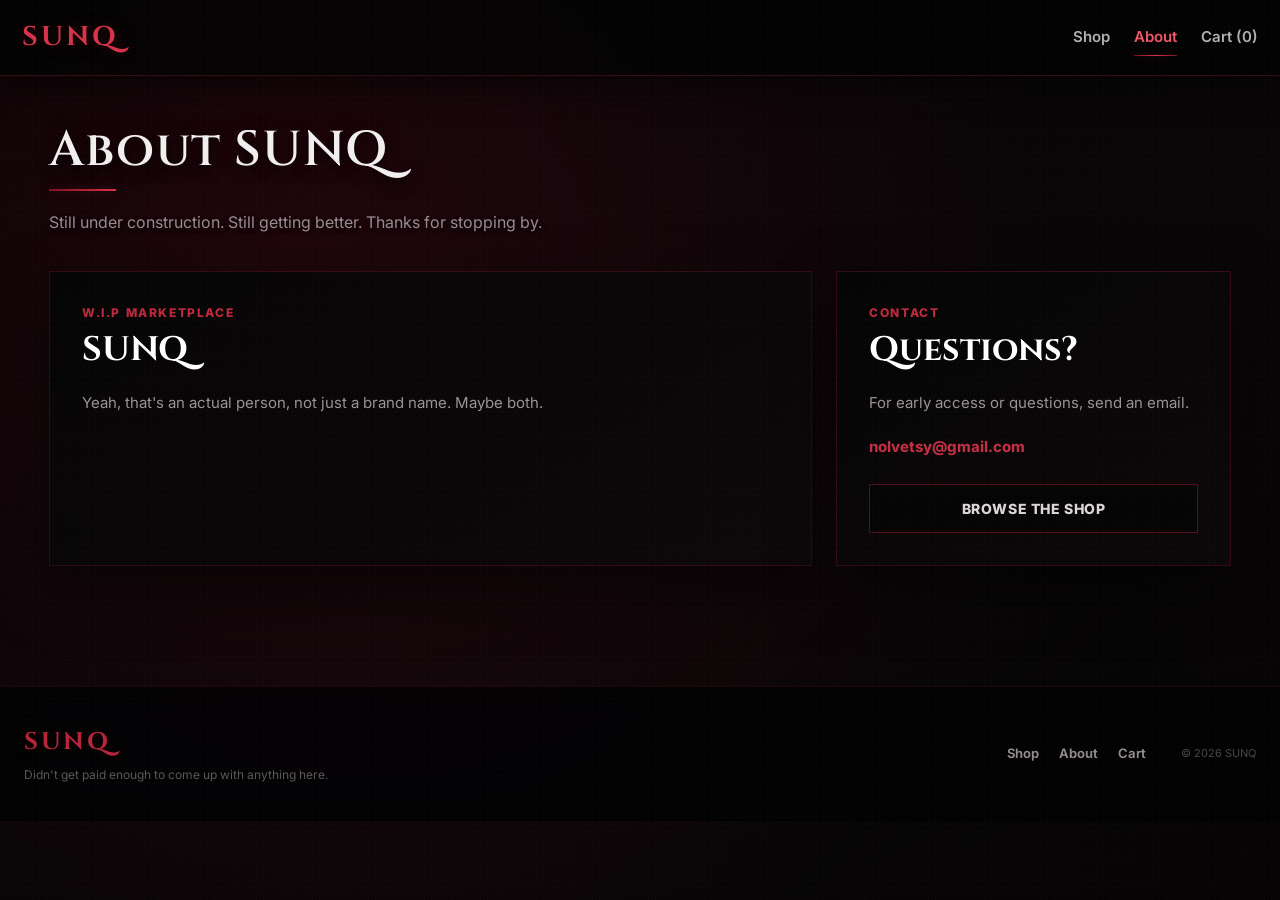
==== commit c625b3e1: "Remove outdated content from about.html" ====
--- a/about.html
+++ b/about.html
@@ -102,11 +102,7 @@
           Maybe both.
         </p>
 
-        <p>
-          If something looks different next week...
-          Deimos probably touched something.
-        </p>
-
+        
       </article>
 
 
@@ -161,7 +157,7 @@
         </a>
 
         <p>
-          Built one listing at a time.
+          Didn't get paid enough to come up with anything here.
         </p>
 
       </div>
--- a/styles.css
+++ b/styles.css
@@ -1,6 +1,30 @@
 /* =========================================================
    SUNQ GLOBAL RESET
    ========================================================= */
+
+:root {
+  --bg: #020203;
+  --bg-soft: #060607;
+  --panel: rgba(7, 6, 7, 0.94);
+  --panel-deep: rgba(13, 8, 10, 0.92);
+
+  --red-dark: #5d101c;
+  --red: #9f1829;
+  --red-main: #c72b3d;
+  --red-bright: #ef4055;
+
+  --text: #f1eef0;
+  --text-soft: rgba(220, 211, 215, 0.72);
+  --text-muted: rgba(190, 180, 184, 0.48);
+
+  --border: rgba(145, 24, 40, 0.34);
+  --border-strong: rgba(199, 43, 61, 0.72);
+
+  --danger: #ff5365;
+
+  --shadow:
+    0 22px 60px rgba(0, 0, 0, 0.62);
+}
 
 * {
   box-sizing: border-box;
@@ -10,30 +34,124 @@
 
 html {
   min-height: 100%;
-  background: #000;
+
+  background: #020203;
+
   scroll-behavior: smooth;
 }
 
 body {
+  position: relative;
+
   min-height: 100vh;
+
   overflow-x: hidden;
 
-  color: #fff;
-  background-color: #000;
+  color: var(--text);
+
+  background-color: #020203;
+
   background-image:
+    radial-gradient(
+      circle at 14% 18%,
+      rgba(125, 13, 30, 0.22),
+      transparent 34%
+    ),
+    radial-gradient(
+      circle at 86% 30%,
+      rgba(82, 5, 18, 0.18),
+      transparent 38%
+    ),
+    radial-gradient(
+      circle at 55% 92%,
+      rgba(130, 17, 28, 0.13),
+      transparent 42%
+    ),
     linear-gradient(
-      rgba(0, 0, 0, 0.22),
-      rgba(0, 0, 0, 0.4)
-    ),
-    url("https://raw.githubusercontent.com/sunqdeimos/sunq/main/gold-bg.jpg");
+      135deg,
+      #020203 0%,
+      #050406 35%,
+      #080506 64%,
+      #020203 100%
+    );
+
+  background-size:
+    170% 170%,
+    180% 180%,
+    190% 190%,
+    100% 100%;
 
   background-repeat: no-repeat;
-  background-position: center top;
-  background-size: cover;
+
   background-attachment: fixed;
+
+  animation:
+    sunqHorrorBackground 28s ease-in-out infinite alternate;
 
   font-family: "Inter", sans-serif;
   line-height: 1.5;
+}
+
+body::before {
+  content: "";
+
+  position: fixed;
+  inset: -20%;
+
+  z-index: -1;
+
+  pointer-events: none;
+
+  opacity: 0.34;
+
+  background:
+    radial-gradient(
+      ellipse at 20% 30%,
+      rgba(130, 130, 135, 0.10),
+      transparent 32%
+    ),
+    radial-gradient(
+      ellipse at 70% 55%,
+      rgba(110, 110, 115, 0.075),
+      transparent 35%
+    ),
+    radial-gradient(
+      ellipse at 45% 85%,
+      rgba(150, 145, 148, 0.055),
+      transparent 32%
+    );
+
+  filter: blur(34px);
+
+  animation:
+    sunqFogDrift 35s ease-in-out infinite alternate;
+}
+
+body::after {
+  content: "";
+
+  position: fixed;
+  inset: 0;
+
+  z-index: 9999;
+
+  pointer-events: none;
+
+  opacity: 0.028;
+
+  background-image:
+    repeating-radial-gradient(
+      circle at 20% 30%,
+      rgba(255, 255, 255, 0.65) 0,
+      rgba(255, 255, 255, 0.65) 1px,
+      transparent 1px,
+      transparent 3px
+    );
+
+  background-size: 7px 7px;
+
+  animation:
+    sunqGrain 0.18s steps(2) infinite;
 }
 
 body,
@@ -76,12 +194,14 @@
 
 img {
   display: block;
+
   max-width: 100%;
 }
 
 ::selection {
-  color: #111;
-  background: #d4af37;
+  color: #fff;
+
+  background: rgba(179, 27, 48, 0.8);
 }
 
 
@@ -101,13 +221,15 @@
   overflow: hidden;
 
   clip: rect(0, 0, 0, 0);
+
   white-space: nowrap;
 
   border: 0;
 }
 
 :focus-visible {
-  outline: 2px solid #f1d77a;
+  outline: 2px solid var(--red-bright);
+
   outline-offset: 3px;
 }
 
@@ -122,13 +244,19 @@
   z-index: 100;
 
   width: 100%;
+
   padding: 17px 22px;
 
-  background: rgba(7, 7, 9, 0.95);
-
-  border-bottom: 1px solid rgba(212, 175, 55, 0.38);
-
-  backdrop-filter: blur(15px);
+  background:
+    rgba(3, 3, 4, 0.89);
+
+  border-bottom:
+    1px solid rgba(155, 23, 42, 0.35);
+
+  box-shadow:
+    0 9px 35px rgba(0, 0, 0, 0.62);
+
+  backdrop-filter: blur(17px);
 }
 
 .nav-container {
@@ -147,7 +275,8 @@
 .logo {
   flex-shrink: 0;
 
-  color: #dfba38;
+  color: #d63248;
+
   text-decoration: none;
 
   font-size: 27px;
@@ -155,6 +284,10 @@
   letter-spacing: 3px;
 
   white-space: nowrap;
+
+  text-shadow:
+    0 0 12px rgba(199, 43, 61, 0.24),
+    0 0 29px rgba(100, 7, 20, 0.14);
 }
 
 .nav-links {
@@ -170,7 +303,8 @@
 .nav-links a {
   position: relative;
 
-  color: rgba(255, 255, 255, 0.9);
+  color: rgba(230, 224, 227, 0.78);
+
   text-decoration: none;
 
   font-size: 15px;
@@ -185,7 +319,7 @@
 
 .nav-links a:hover,
 .nav-links a[aria-current="page"] {
-  color: #e6c44e;
+  color: #f25568;
 }
 
 .nav-links a::after {
@@ -196,11 +330,21 @@
   bottom: -7px;
 
   width: 0;
-  height: 2px;
-
-  background: #d4af37;
-
-  transition: width 0.2s ease;
+  height: 1px;
+
+  background:
+    linear-gradient(
+      90deg,
+      #78111f,
+      #d63248,
+      #78111f
+    );
+
+  box-shadow:
+    0 0 10px rgba(199, 43, 61, 0.42);
+
+  transition:
+    width 0.2s ease;
 }
 
 .nav-links a:hover::after,
@@ -218,6 +362,7 @@
   max-width: 1250px;
 
   margin: 0 auto;
+
   padding: 48px 34px 75px;
 }
 
@@ -232,9 +377,10 @@
   max-width: 100%;
 
   margin-bottom: 18px;
+
   padding-bottom: 14px;
 
-  color: #fff;
+  color: var(--text);
 
   font-size: clamp(32px, 5vw, 49px);
   font-weight: 600;
@@ -244,8 +390,8 @@
   overflow-wrap: anywhere;
 
   text-shadow:
-    0 3px 8px rgba(0, 0, 0, 0.96),
-    0 0 22px rgba(0, 0, 0, 0.8);
+    0 5px 14px rgba(0, 0, 0, 0.95),
+    0 0 28px rgba(110, 8, 22, 0.19);
 }
 
 .page-title::after {
@@ -255,21 +401,30 @@
   left: 0;
   bottom: 0;
 
-  width: 65px;
-  height: 3px;
-
-  background: #d4af37;
+  width: 67px;
+  height: 2px;
+
+  background:
+    linear-gradient(
+      90deg,
+      #7e101f,
+      #dc3046
+    );
+
+  box-shadow:
+    0 0 13px rgba(199, 43, 61, 0.3);
 }
 
 .page-intro {
   max-width: 720px;
 
-  color: rgba(255, 255, 255, 0.78);
+  color: rgba(216, 207, 211, 0.68);
 
   font-size: 16px;
   line-height: 1.7;
 
-  text-shadow: 0 2px 5px rgba(0, 0, 0, 0.92);
+  text-shadow:
+    0 2px 5px rgba(0, 0, 0, 0.92);
 }
 
 .section-kicker,
@@ -277,11 +432,13 @@
 .about-kicker,
 .empty-state-kicker,
 .cart-summary-label {
-  color: #d4af37;
+  color: #bc283c;
 
   font-size: 12px;
   font-weight: 800;
+
   letter-spacing: 1.6px;
+
   text-transform: uppercase;
 }
 
@@ -301,14 +458,14 @@
 }
 
 .collection-title {
-  color: #fff;
+  color: var(--text);
 
   font-size: clamp(25px, 4vw, 35px);
   line-height: 1.2;
 
   text-shadow:
-    0 3px 8px rgba(0, 0, 0, 0.94),
-    0 0 16px rgba(0, 0, 0, 0.72);
+    0 4px 10px rgba(0, 0, 0, 0.94),
+    0 0 20px rgba(100, 7, 20, 0.14);
 }
 
 
@@ -326,7 +483,7 @@
 
   padding: 13px 22px;
 
-  border-radius: 3px;
+  border-radius: 1px;
 
   cursor: pointer;
 
@@ -335,7 +492,9 @@
 
   font-size: 14px;
   font-weight: 800;
+
   letter-spacing: 0.6px;
+
   text-transform: uppercase;
 
   transition:
@@ -348,61 +507,83 @@
 }
 
 .button-primary {
-  color: #111;
+  color: #f8f5f6;
 
   background:
     linear-gradient(
-      90deg,
-      #cda82f,
-      #f1d77a
+      110deg,
+      #64101d,
+      #a8192d 52%,
+      #7e1221
     );
 
-  border: 1px solid #f1d77a;
+  border:
+    1px solid rgba(210, 48, 69, 0.74);
+
+  box-shadow:
+    inset 0 1px 0 rgba(255, 255, 255, 0.04),
+    0 10px 27px rgba(0, 0, 0, 0.42);
 }
 
 .button-primary:hover {
   transform: translateY(-2px);
 
-  filter: brightness(1.04);
+  filter: brightness(1.12);
 
   box-shadow:
-    0 12px 28px rgba(0, 0, 0, 0.36),
-    0 0 16px rgba(212, 175, 55, 0.18);
+    0 13px 34px rgba(0, 0, 0, 0.55),
+    0 0 16px rgba(199, 43, 61, 0.20),
+    inset 0 0 22px rgba(221, 45, 66, 0.08);
 }
 
 .button-primary:active {
-  transform: translateY(0) scale(0.985);
+  transform:
+    translateY(0)
+    scale(0.985);
 }
 
 .button-primary:disabled {
   opacity: 0.45;
+
   cursor: not-allowed;
 
   filter: grayscale(0.45);
 
   transform: none;
+
   box-shadow: none;
 }
 
 .button-secondary {
-  color: #fff;
-
-  background: rgba(8, 8, 10, 0.88);
-
-  border: 1px solid rgba(212, 175, 55, 0.75);
+  color: #dcd5d8;
+
+  background:
+    rgba(5, 5, 6, 0.93);
+
+  border:
+    1px solid rgba(142, 25, 40, 0.58);
 }
 
 .button-secondary:hover {
-  color: #111;
-  background: #d4af37;
-
-  border-color: #f1d77a;
+  color: white;
+
+  background:
+    rgba(112, 13, 29, 0.86);
+
+  border-color:
+    rgba(204, 42, 62, 0.80);
 
   transform: translateY(-2px);
+
+  box-shadow:
+    inset 0 0 22px rgba(194, 32, 52, 0.12),
+    0 0 15px rgba(194, 32, 52, 0.10);
 }
 
 .button-secondary:active {
-  transform: translateY(0) scale(0.985);
+  transform:
+    translateY(0)
+    scale(0.985);
 }
 
 .text-button,
@@ -411,7 +592,8 @@
 
   padding: 0;
 
-  color: #d4af37;
+  color: #bd2b3d;
+
   background: transparent;
 
   border: none;
@@ -430,7 +612,7 @@
 
 .text-button:hover,
 .text-link:hover {
-  color: #f1d77a;
+  color: #f04a5d;
 }
 
 
@@ -451,6 +633,8 @@
 }
 
 .hero-content {
+  position: relative;
+
   display: flex;
   flex-direction: column;
   align-items: center;
@@ -460,48 +644,82 @@
 
   padding: 48px 34px;
 
+  overflow: hidden;
+
   background:
     linear-gradient(
       145deg,
-      rgba(6, 6, 8, 0.9),
-      rgba(17, 17, 20, 0.83)
+      rgba(4, 4, 5, 0.93),
+      rgba(14, 8, 10, 0.88)
     );
 
-  border: 1px solid rgba(212, 175, 55, 0.58);
-  border-radius: 5px;
+  border:
+    1px solid rgba(137, 22, 38, 0.42);
+
+  border-radius: 1px;
 
   box-shadow:
-    0 24px 65px rgba(0, 0, 0, 0.56),
-    inset 0 1px 0 rgba(255, 255, 255, 0.04);
-
-  backdrop-filter: blur(16px);
+    0 29px 78px rgba(0, 0, 0, 0.68),
+    0 0 60px rgba(91, 7, 19, 0.06),
+    inset 0 1px 0 rgba(255, 255, 255, 0.025);
+
+  backdrop-filter: blur(18px);
+
+  animation:
+    sunqPanelBreath 9s ease-in-out infinite alternate;
+}
+
+.hero-content::before {
+  content: "";
+
+  position: absolute;
+  inset: 0;
+
+  pointer-events: none;
+
+  background:
+    radial-gradient(
+      circle at 50% 130%,
+      rgba(141, 12, 32, 0.16),
+      transparent 48%
+    );
 }
 
 .hero-content h1 {
+  position: relative;
+
   margin-top: 10px;
 
-  color: #fff;
+  color: var(--text);
 
   font-size: clamp(38px, 7vw, 65px);
   line-height: 1.08;
 
   text-shadow:
-    0 4px 10px rgba(0, 0, 0, 0.97),
-    0 0 24px rgba(0, 0, 0, 0.84);
+    0 4px 12px #000,
+    0 0 37px rgba(116, 7, 22, 0.17);
 }
 
 .hero-content > p:not(.hero-kicker) {
+  position: relative;
+
   max-width: 630px;
 
   margin-top: 18px;
 
-  color: rgba(255, 255, 255, 0.79);
+  color: rgba(218, 209, 213, 0.70);
 
   font-size: 17px;
   line-height: 1.7;
 }
 
+.hero-kicker {
+  position: relative;
+}
+
 .hero-actions {
+  position: relative;
+
   display: flex;
   align-items: center;
   justify-content: center;
@@ -524,6 +742,7 @@
 
 .category-link-grid {
   display: grid;
+
   grid-template-columns:
     repeat(auto-fit, minmax(210px, 1fr));
 
@@ -540,20 +759,24 @@
 
   padding: 22px;
 
-  color: #fff;
+  color: var(--text);
+
   text-decoration: none;
 
   background:
     linear-gradient(
       145deg,
-      rgba(8, 8, 10, 0.92),
-      rgba(20, 20, 23, 0.85)
+      rgba(5, 5, 6, 0.94),
+      rgba(14, 8, 10, 0.88)
     );
 
-  border: 1px solid rgba(212, 175, 55, 0.48);
-  border-radius: 4px;
-
-  box-shadow: 0 16px 40px rgba(0, 0, 0, 0.42);
+  border:
+    1px solid rgba(130, 21, 36, 0.32);
+
+  border-radius: 1px;
+
+  box-shadow:
+    0 19px 47px rgba(0, 0, 0, 0.50);
 
   transition:
     transform 0.2s ease,
@@ -568,49 +791,61 @@
   right: 19px;
   bottom: 17px;
 
-  color: #d4af37;
+  color: #a91b31;
 
   font-size: 20px;
 
-  transition: transform 0.2s ease;
+  transition:
+    transform 0.2s ease;
 }
 
 .category-link-card:hover {
-  transform: translateY(-4px);
-
-  border-color: #e7c64d;
+  transform:
+    translateY(-4px);
+
+  border-color:
+    rgba(194, 38, 57, 0.65);
 
   box-shadow:
-    0 22px 48px rgba(0, 0, 0, 0.5),
-    0 0 14px rgba(212, 175, 55, 0.12);
+    0 24px 57px rgba(0, 0, 0, 0.63),
+    inset 0 0 28px rgba(157, 17, 38, 0.045),
+    0 0 19px rgba(167, 18, 39, 0.08);
 }
 
 .category-link-card:hover::after {
-  transform: translateX(4px);
+  transform:
+    translateX(4px);
 }
 
 .category-link-card span {
-  max-width: calc(100% - 22px);
+  max-width:
+    calc(100% - 22px);
 
   font-family: "Cinzel", serif;
+
   font-size: 17px;
   font-weight: 600;
 }
 
 .category-link-card small {
   margin-top: auto;
+
   padding-top: 24px;
 
-  color: rgba(255, 255, 255, 0.58);
+  color:
+    rgba(207, 197, 201, 0.56);
 
   font-size: 12px;
   font-weight: 600;
+
   text-transform: uppercase;
+
   letter-spacing: 0.7px;
 }
 
 .home-info-grid {
   display: grid;
+
   grid-template-columns:
     repeat(auto-fit, minmax(230px, 1fr));
 
@@ -622,12 +857,20 @@
 
   padding: 26px;
 
-  background: rgba(8, 8, 10, 0.85);
-
-  border: 1px solid rgba(212, 175, 55, 0.36);
-  border-radius: 4px;
-
-  box-shadow: 0 16px 40px rgba(0, 0, 0, 0.38);
+  background:
+    linear-gradient(
+      145deg,
+      rgba(5, 5, 6, 0.94),
+      rgba(14, 8, 10, 0.88)
+    );
+
+  border:
+    1px solid rgba(130, 21, 36, 0.32);
+
+  border-radius: 1px;
+
+  box-shadow:
+    0 19px 47px rgba(0, 0, 0, 0.50);
 }
 
 .home-info-number {
@@ -635,9 +878,10 @@
 
   margin-bottom: 40px;
 
-  color: #d4af37;
+  color: #a81d32;
 
   font-family: "Cinzel", serif;
+
   font-size: 30px;
   font-weight: 700;
 }
@@ -645,13 +889,14 @@
 .home-info-card h2 {
   margin-bottom: 12px;
 
-  color: #fff;
+  color: var(--text);
 
   font-size: 20px;
 }
 
 .home-info-card p {
-  color: rgba(255, 255, 255, 0.68);
+  color:
+    rgba(207, 197, 201, 0.60);
 
   font-size: 14px;
   line-height: 1.7;
@@ -664,6 +909,7 @@
 
 .grid {
   display: grid;
+
   grid-template-columns:
     repeat(auto-fit, minmax(255px, 1fr));
 
@@ -673,12 +919,12 @@
 
 /* =========================================================
    PRODUCT CARDS
-   Supports both old and new shared-renderer classes
    ========================================================= */
 
 .card,
 .product-card {
   position: relative;
+
   overflow: hidden;
 
   display: flex;
@@ -687,23 +933,28 @@
   min-width: 0;
 
   color: inherit;
+
   text-decoration: none;
 
   background:
     linear-gradient(
       145deg,
-      rgba(8, 8, 10, 0.95),
-      rgba(20, 20, 23, 0.89)
+      rgba(4, 4, 5, 0.96),
+      rgba(13, 8, 10, 0.92)
     );
 
-  border: 1px solid rgba(212, 175, 55, 0.52);
-  border-radius: 5px;
+  border:
+    1px solid rgba(129, 19, 35, 0.35);
+
+  border-radius: 1px;
 
   box-shadow:
-    0 18px 45px rgba(0, 0, 0, 0.48),
-    inset 0 1px 0 rgba(255, 255, 255, 0.03);
+    0 20px 54px rgba(0, 0, 0, 0.58),
+    inset 0 1px 0 rgba(255, 255, 255, 0.018);
 
   backdrop-filter: blur(12px);
+
+  isolation: isolate;
 
   transition:
     transform 0.23s ease,
@@ -711,26 +962,93 @@
     box-shadow 0.23s ease;
 }
 
+.card::before,
+.product-card::before {
+  content: "";
+
+  position: absolute;
+  inset: 0;
+
+  z-index: -1;
+
+  pointer-events: none;
+
+  opacity: 0;
+
+  background:
+    radial-gradient(
+      ellipse at center,
+      rgba(135, 12, 32, 0.13),
+      transparent 68%
+    );
+
+  transition:
+    opacity 0.45s ease;
+}
+
+.card:hover::before,
+.product-card:hover::before {
+  opacity: 1;
+}
+
+.card::after,
+.product-card::after {
+  content: "";
+
+  position: absolute;
+  top: 0;
+  left: -100%;
+
+  width: 42%;
+  height: 100%;
+
+  pointer-events: none;
+
+  background:
+    linear-gradient(
+      105deg,
+      transparent,
+      rgba(170, 24, 42, 0.035),
+      transparent
+    );
+
+  transform:
+    skewX(-14deg);
+
+  transition:
+    left 0.85s ease;
+}
+
+.card:hover::after,
+.product-card:hover::after {
+  left: 145%;
+}
+
 .card:hover,
 .product-card:hover {
-  transform: translateY(-5px);
-
-  border-color: rgba(241, 215, 122, 0.94);
+  transform:
+    translateY(-5px);
+
+  border-color:
+    rgba(203, 44, 63, 0.72);
 
   box-shadow:
-    0 24px 58px rgba(0, 0, 0, 0.58),
-    0 0 17px rgba(212, 175, 55, 0.14);
+    0 28px 68px rgba(0, 0, 0, 0.72),
+    inset 0 0 38px rgba(154, 14, 34, 0.06),
+    0 0 24px rgba(156, 13, 34, 0.09);
 }
 
 .product-card-media,
 .product-card-image-wrap {
   position: relative;
+
   overflow: hidden;
 
   width: 100%;
+
   min-height: 245px;
 
-  background: #101010;
+  background: #050506;
 }
 
 .card-image,
@@ -740,11 +1058,13 @@
   height: 245px;
 
   object-fit: cover;
+
   object-position: center;
 
-  background: #111;
-
-  border-bottom: 1px solid rgba(212, 175, 55, 0.32);
+  background: #050506;
+
+  border-bottom:
+    1px solid rgba(142, 19, 37, 0.28);
 
   transition:
     opacity 0.38s ease,
@@ -754,6 +1074,7 @@
 
 .product-card-image {
   position: relative;
+
   z-index: 1;
 
   opacity: 0;
@@ -766,7 +1087,8 @@
 .product-card:hover .product-card-image,
 .product-card:hover .card-img,
 .card:hover .card-image {
-  transform: scale(1.035);
+  transform:
+    scale(1.035);
 }
 
 .product-card-content {
@@ -782,11 +1104,13 @@
 .product-card-category {
   margin-bottom: 7px;
 
-  color: #d4af37;
+  color: #a82033;
 
   font-size: 11px;
   font-weight: 800;
+
   letter-spacing: 1px;
+
   text-transform: uppercase;
 
   overflow-wrap: anywhere;
@@ -794,10 +1118,11 @@
 
 .product-card h3,
 .card h3 {
-  color: #fff;
+  color: var(--text);
 
   font-size: 19px;
   font-weight: 600;
+
   line-height: 1.3;
 
   overflow-wrap: anywhere;
@@ -806,10 +1131,13 @@
 .product-card-price {
   margin-top: 13px;
 
-  color: #e3be3d;
+  color: #d53a4e;
 
   font-size: 18px;
   font-weight: 750;
+
+  text-shadow:
+    0 0 13px rgba(188, 33, 54, 0.15);
 }
 
 .product-card-meta {
@@ -830,11 +1158,16 @@
 
   padding: 5px 8px;
 
-  color: rgba(255, 255, 255, 0.67);
-  background: rgba(0, 0, 0, 0.24);
-
-  border: 1px solid rgba(255, 255, 255, 0.08);
-  border-radius: 2px;
+  color:
+    rgba(208, 197, 202, 0.58);
+
+  background:
+    rgba(0, 0, 0, 0.32);
+
+  border:
+    1px solid rgba(121, 27, 40, 0.16);
+
+  border-radius: 1px;
 
   font-size: 10px;
   font-weight: 650;
@@ -848,12 +1181,14 @@
   gap: 12px;
 
   margin-top: auto;
+
   padding-top: 20px;
 }
 
 .product-card-stock,
 .product-stock {
   margin-top: auto;
+
   padding-top: 15px;
 
   font-size: 12px;
@@ -862,27 +1197,30 @@
 
 .stock-available,
 .availability-available {
-  color: rgba(255, 255, 255, 0.65);
+  color: #c0b8bb;
 }
 
 .stock-low,
 .availability-low {
-  color: #efc453;
+  color: #d25a65;
 }
 
 .stock-sold-out,
 .availability-sold-out {
-  color: #ff6868;
+  color: #ff485d;
 }
 
 .product-card-sold-out .card-img,
 .product-card-sold-out .product-card-image {
-  filter: grayscale(0.62) brightness(0.54);
+  filter:
+    grayscale(0.72)
+    brightness(0.42);
 }
 
 .sold-out-overlay {
   position: absolute;
   inset: 0;
+
   z-index: 2;
 
   display: flex;
@@ -891,22 +1229,26 @@
 
   color: #fff;
 
-  background: rgba(5, 5, 7, 0.54);
+  background:
+    rgba(4, 2, 3, 0.66);
 
   font-size: 15px;
   font-weight: 850;
+
   letter-spacing: 1.5px;
+
   text-transform: uppercase;
 }
 
 
 /* =========================================================
-   IMAGE LOADING SHIMMER
+   IMAGE LOADING
    ========================================================= */
 
 .image-placeholder {
   position: absolute;
   inset: 0;
+
   z-index: 0;
 
   overflow: hidden;
@@ -914,14 +1256,15 @@
   background:
     linear-gradient(
       110deg,
-      #111 20%,
-      #1b1b1d 36%,
-      #111 52%
+      #050506 20%,
+      #130a0d 36%,
+      #050506 52%
     );
 
   background-size: 220% 100%;
 
-  animation: imageShimmer 1.35s linear infinite;
+  animation:
+    imageShimmer 1.35s linear infinite;
 }
 
 .image-placeholder::after {
@@ -931,14 +1274,18 @@
   left: 50%;
   top: 50%;
 
-  color: rgba(212, 175, 55, 0.2);
+  color:
+    rgba(169, 28, 48, 0.22);
 
   font-family: "Cinzel", serif;
+
   font-size: 22px;
   font-weight: 700;
+
   letter-spacing: 3px;
 
-  transform: translate(-50%, -50%);
+  transform:
+    translate(-50%, -50%);
 }
 
 
@@ -956,15 +1303,20 @@
 
   padding: 6px 10px;
 
-  color: #111;
-  background: #d4af37;
-
-  border: 1px solid #efd56a;
-  border-radius: 2px;
+  color: #eee9eb;
+
+  background: #761222;
+
+  border:
+    1px solid rgba(200, 47, 66, 0.66);
+
+  border-radius: 0;
 
   font-size: 10px;
   font-weight: 850;
+
   letter-spacing: 0.8px;
+
   text-transform: uppercase;
 }
 
@@ -972,31 +1324,30 @@
   position: absolute;
   top: 13px;
   right: 13px;
+
   z-index: 3;
 }
 
 .badge-new {
-  color: #111;
-  background: #d4af37;
+  background: #73111f;
 }
 
 .badge-best-seller {
-  color: #111;
-  background: #f0d867;
+  background: #8b1425;
 }
 
 .badge-low-stock {
-  color: #fff;
-  background: #aa6b17;
-
-  border-color: #d79a39;
+  background: #69151f;
+
+  border-color:
+    #a72b3b;
 }
 
 .badge-sold-out {
-  color: #fff;
-  background: #9f2929;
-
-  border-color: #dc4a4a;
+  background: #3f0b12;
+
+  border-color:
+    rgba(216, 55, 71, 0.58);
 }
 
 
@@ -1021,14 +1372,18 @@
   width: 100%;
 
   margin-bottom: 28px;
+
   padding: 16px 18px;
 
-  color: #fff;
-
-  background: rgba(7, 7, 9, 0.91);
-
-  border: 1px solid rgba(212, 175, 55, 0.7);
-  border-radius: 3px;
+  color: #eee9eb;
+
+  background:
+    rgba(3, 3, 4, 0.92);
+
+  border:
+    1px solid rgba(137, 23, 39, 0.48);
+
+  border-radius: 1px;
 
   outline: none;
 
@@ -1043,17 +1398,21 @@
 }
 
 .search-bar::placeholder {
-  color: rgba(255, 255, 255, 0.48);
+  color:
+    rgba(180, 168, 173, 0.40);
 }
 
 .search-bar:focus {
-  background: rgba(4, 4, 6, 0.96);
-
-  border-color: #f1d77a;
+  background:
+    rgba(5, 4, 5, 0.98);
+
+  border-color:
+    rgba(207, 41, 61, 0.79);
 
   box-shadow:
-    0 0 0 2px rgba(212, 175, 55, 0.13),
-    0 12px 28px rgba(0, 0, 0, 0.31);
+    0 0 0 2px rgba(151, 15, 34, 0.08),
+    0 13px 31px rgba(0, 0, 0, 0.46),
+    0 0 18px rgba(164, 21, 40, 0.08);
 }
 
 .filter-section {
@@ -1063,11 +1422,14 @@
 .control-label {
   margin-bottom: 10px;
 
-  color: rgba(255, 255, 255, 0.7);
+  color:
+    rgba(216, 207, 211, 0.65);
 
   font-size: 12px;
   font-weight: 800;
+
   letter-spacing: 1.2px;
+
   text-transform: uppercase;
 }
 
@@ -1083,10 +1445,13 @@
 
   padding: 12px;
 
-  background: rgba(7, 7, 9, 0.78);
-
-  border: 1px solid rgba(212, 175, 55, 0.31);
-  border-radius: 4px;
+  background:
+    rgba(3, 3, 4, 0.80);
+
+  border:
+    1px solid rgba(123, 17, 33, 0.25);
+
+  border-radius: 1px;
 
   backdrop-filter: blur(13px);
 }
@@ -1097,17 +1462,24 @@
 
   padding: 10px 15px;
 
-  color: rgba(255, 255, 255, 0.91);
-  background: rgba(10, 10, 12, 0.96);
-
-  border: 1px solid rgba(212, 175, 55, 0.67);
-  border-radius: 2px;
+  color:
+    rgba(223, 215, 218, 0.82);
+
+  background:
+    rgba(7, 6, 7, 0.97);
+
+  border:
+    1px solid rgba(131, 24, 38, 0.52);
+
+  border-radius: 0;
 
   cursor: pointer;
 
   font-size: 12px;
   font-weight: 750;
+
   letter-spacing: 0.3px;
+
   line-height: 1.25;
 
   transition:
@@ -1119,30 +1491,39 @@
 
 .filter-btn:hover,
 .sort-btn:hover {
-  color: #e9c94e;
-
-  border-color: #f1d77a;
-
-  transform: translateY(-1px);
+  color: #ef5364;
+
+  border-color:
+    rgba(198, 42, 61, 0.74);
+
+  transform:
+    translateY(-1px);
 }
 
 .filter-btn:active,
 .sort-btn:active {
-  transform: translateY(0) scale(0.985);
+  transform:
+    translateY(0)
+    scale(0.985);
 }
 
 .filter-btn.active,
 .sort-btn.active {
-  color: #111;
+  color: white;
 
   background:
     linear-gradient(
-      90deg,
-      #cda82f,
-      #f1d77a
+      110deg,
+      #64101c,
+      #a91b2e
     );
 
-  border-color: #f1d77a;
+  border-color:
+    rgba(214, 49, 69, 0.79);
+
+  box-shadow:
+    inset 0 0 17px rgba(255, 90, 107, 0.05),
+    0 0 15px rgba(151, 18, 36, 0.08);
 }
 
 .results-toolbar {
@@ -1156,7 +1537,8 @@
 }
 
 .results-count {
-  color: rgba(255, 255, 255, 0.64);
+  color:
+    rgba(208, 198, 202, 0.60);
 
   font-size: 13px;
 }
@@ -1181,23 +1563,27 @@
   background:
     linear-gradient(
       145deg,
-      rgba(8, 8, 10, 0.93),
-      rgba(20, 20, 23, 0.85)
+      rgba(4, 4, 5, 0.96),
+      rgba(13, 8, 10, 0.92)
     );
 
-  border: 1px solid rgba(212, 175, 55, 0.42);
-  border-radius: 4px;
-
-  box-shadow: 0 20px 50px rgba(0, 0, 0, 0.44);
+  border:
+    1px solid rgba(128, 19, 35, 0.35);
+
+  border-radius: 0;
+
+  box-shadow:
+    0 20px 50px rgba(0, 0, 0, 0.58);
 }
 
 .empty-state h1,
 .empty-state h2 {
   margin-top: 7px;
 
-  color: #fff;
-
-  font-size: clamp(25px, 5vw, 37px);
+  color: var(--text);
+
+  font-size:
+    clamp(25px, 5vw, 37px);
 }
 
 .empty-state > p:not(.empty-state-kicker) {
@@ -1205,7 +1591,8 @@
 
   margin-top: 13px;
 
-  color: rgba(255, 255, 255, 0.66);
+  color:
+    rgba(208, 198, 202, 0.65);
 
   line-height: 1.7;
 }
@@ -1223,11 +1610,13 @@
 
 .product-layout {
   display: grid;
+
   grid-template-columns:
     minmax(290px, 470px)
     minmax(290px, 1fr);
 
   gap: 50px;
+
   align-items: center;
 
   padding: 40px;
@@ -1235,16 +1624,21 @@
   background:
     linear-gradient(
       145deg,
-      rgba(7, 7, 9, 0.95),
-      rgba(20, 20, 23, 0.89)
+      rgba(4, 4, 5, 0.96),
+      rgba(14, 8, 10, 0.92)
     );
 
-  border: 1px solid rgba(212, 175, 55, 0.56);
-  border-radius: 5px;
+  border:
+    1px solid rgba(132, 20, 36, 0.37);
+
+  border-radius: 1px;
 
   box-shadow:
-    0 24px 65px rgba(0, 0, 0, 0.57),
-    inset 0 1px 0 rgba(255, 255, 255, 0.035);
+    0 27px 73px rgba(0, 0, 0, 0.66),
+    inset 0 0 45px rgba(112, 9, 25, 0.025);
+
+  animation:
+    sunqPanelBreath 9s ease-in-out infinite alternate;
 }
 
 .product-media {
@@ -1261,22 +1655,25 @@
 
   overflow: hidden;
 
-  background: #111;
-
-  border-radius: 3px;
+  background: #050506;
+
+  border-radius: 0;
 }
 
 .product-image-large {
   width: 100%;
+
   aspect-ratio: 1 / 1;
 
   object-fit: cover;
   object-position: center;
 
-  background: #111;
-
-  border: 1px solid rgba(212, 175, 55, 0.52);
-  border-radius: 3px;
+  background: #050506;
+
+  border:
+    1px solid rgba(138, 24, 39, 0.42);
+
+  border-radius: 0;
 }
 
 .product-detail-badge {
@@ -1295,33 +1692,40 @@
 }
 
 .product-category {
-  color: #d4af37;
+  color: #aa2034;
 
   font-size: 12px;
   font-weight: 850;
+
   letter-spacing: 1.2px;
+
   text-transform: uppercase;
 }
 
 .product-info h1 {
-  color: #fff;
-
-  font-size: clamp(35px, 6vw, 55px);
+  color: var(--text);
+
+  font-size:
+    clamp(35px, 6vw, 55px);
+
   line-height: 1.08;
 
   overflow-wrap: anywhere;
 
   text-shadow:
     0 3px 8px rgba(0, 0, 0, 0.96),
-    0 0 18px rgba(0, 0, 0, 0.78);
+    0 0 18px rgba(103, 9, 23, 0.18);
 }
 
 .price,
 .product-info .price {
-  color: #dfbb3b;
+  color: #d63b4e;
 
   font-size: 26px;
   font-weight: 750;
+
+  text-shadow:
+    0 0 16px rgba(189, 28, 50, 0.13);
 }
 
 
@@ -1331,6 +1735,7 @@
 
 .product-spec-grid {
   display: grid;
+
   grid-template-columns:
     repeat(2, minmax(0, 1fr));
 
@@ -1348,25 +1753,31 @@
 
   padding: 13px 14px;
 
-  background: rgba(0, 0, 0, 0.24);
-
-  border: 1px solid rgba(212, 175, 55, 0.24);
-  border-radius: 3px;
+  background:
+    rgba(0, 0, 0, 0.27);
+
+  border:
+    1px solid rgba(127, 20, 35, 0.20);
+
+  border-radius: 0;
 }
 
 .product-spec-label {
   margin-bottom: 7px;
 
-  color: rgba(255, 255, 255, 0.46);
+  color:
+    rgba(201, 190, 195, 0.46);
 
   font-size: 10px;
   font-weight: 750;
+
   letter-spacing: 0.7px;
+
   text-transform: uppercase;
 }
 
 .product-spec-value {
-  color: #fff;
+  color: var(--text);
 
   font-size: 13px;
   line-height: 1.45;
@@ -1375,52 +1786,62 @@
 }
 
 .product-spec.availability-available {
-  border-color: rgba(108, 181, 117, 0.32);
+  border-color:
+    rgba(150, 68, 78, 0.26);
 }
 
 .product-spec.availability-low {
-  border-color: rgba(239, 196, 83, 0.48);
+  border-color:
+    rgba(186, 43, 58, 0.38);
 }
 
 .product-spec.availability-sold-out {
-  border-color: rgba(255, 104, 104, 0.5);
+  border-color:
+    rgba(255, 72, 93, 0.46);
 }
 
 .product-spec.availability-available .product-spec-value {
-  color: #9dcea3;
+  color: #beb4b8;
 }
 
 .product-spec.availability-low .product-spec-value {
-  color: #efc453;
+  color: #d9606d;
 }
 
 .product-spec.availability-sold-out .product-spec-value {
-  color: #ff6868;
+  color: #ff596b;
 }
 
 .product-description {
   margin-top: 9px;
+
   padding-top: 19px;
 
-  border-top: 1px solid rgba(212, 175, 55, 0.23);
+  border-top:
+    1px solid rgba(128, 20, 35, 0.18);
 }
 
 .product-description h2 {
   margin-bottom: 9px;
 
-  color: #fff;
+  color: var(--text);
 
   font-family: "Inter", sans-serif;
+
   font-size: 14px;
   font-weight: 800;
+
   letter-spacing: 0.4px;
+
   text-transform: uppercase;
 }
 
 .product-description p {
-  color: rgba(255, 255, 255, 0.72);
+  color:
+    rgba(213, 204, 208, 0.70);
 
   font-size: 15px;
+
   line-height: 1.75;
 }
 
@@ -1432,11 +1853,14 @@
 
 .meta {
   margin-top: 4px;
+
   padding-top: 17px;
 
-  color: rgba(255, 255, 255, 0.58);
-
-  border-top: 1px solid rgba(212, 175, 55, 0.2);
+  color:
+    rgba(203, 193, 197, 0.54);
+
+  border-top:
+    1px solid rgba(128, 20, 35, 0.16);
 
   font-size: 12px;
 }
@@ -1458,26 +1882,34 @@
   position: fixed;
   left: 50%;
   bottom: 27px;
+
   z-index: 1000;
 
-  width: calc(100% - 32px);
+  width:
+    calc(100% - 32px);
+
   max-width: 420px;
 
   padding: 15px 18px;
 
   color: #fff;
+
   text-align: center;
 
-  background: rgba(7, 7, 9, 0.97);
-
-  border: 1px solid rgba(212, 175, 55, 0.86);
-  border-radius: 3px;
+  background:
+    rgba(4, 4, 5, 0.97);
+
+  border:
+    1px solid rgba(180, 31, 49, 0.72);
+
+  border-radius: 0;
 
   box-shadow:
-    0 20px 48px rgba(0, 0, 0, 0.62),
-    0 0 18px rgba(212, 175, 55, 0.13);
+    0 22px 54px rgba(0, 0, 0, 0.72),
+    0 0 19px rgba(154, 18, 36, 0.11);
 
   opacity: 0;
+
   pointer-events: none;
 
   transform:
@@ -1501,28 +1933,30 @@
 }
 
 .toast-error {
-  border-color: rgba(255, 91, 91, 0.92);
+  border-color:
+    rgba(255, 91, 105, 0.92);
 
   box-shadow:
-    0 20px 48px rgba(0, 0, 0, 0.62),
-    0 0 18px rgba(255, 86, 86, 0.13);
+    0 22px 54px rgba(0, 0, 0, 0.72),
+    0 0 19px rgba(255, 74, 93, 0.13);
 }
 
 .button-added {
-  color: #111 !important;
+  color: white !important;
 
   background:
     linear-gradient(
-      90deg,
-      #ebcf62,
-      #fff0a0
+      100deg,
+      #65111f,
+      #a51b2e
     ) !important;
 
-  transform: scale(0.985);
+  transform:
+    scale(0.985);
 
   box-shadow:
-    0 0 0 2px rgba(212, 175, 55, 0.16),
-    0 9px 23px rgba(0, 0, 0, 0.29);
+    0 0 0 1px rgba(202, 43, 62, 0.28),
+    0 10px 25px rgba(0, 0, 0, 0.43);
 }
 
 
@@ -1532,11 +1966,13 @@
 
 .cart-layout {
   display: grid;
+
   grid-template-columns:
     minmax(0, 1fr)
     minmax(275px, 360px);
 
   gap: 27px;
+
   align-items: start;
 }
 
@@ -1551,12 +1987,14 @@
 
 .cart-item {
   display: grid;
+
   grid-template-columns:
     120px
     minmax(0, 1fr)
     auto;
 
   gap: 21px;
+
   align-items: center;
 
   padding: 20px;
@@ -1564,14 +2002,17 @@
   background:
     linear-gradient(
       145deg,
-      rgba(7, 7, 9, 0.95),
-      rgba(20, 20, 23, 0.89)
+      rgba(4, 4, 5, 0.96),
+      rgba(13, 8, 10, 0.92)
     );
 
-  border: 1px solid rgba(212, 175, 55, 0.47);
-  border-radius: 4px;
-
-  box-shadow: 0 17px 45px rgba(0, 0, 0, 0.45);
+  border:
+    1px solid rgba(129, 19, 35, 0.34);
+
+  border-radius: 1px;
+
+  box-shadow:
+    0 22px 58px rgba(0, 0, 0, 0.58);
 
   transition:
     opacity 0.25s ease,
@@ -1597,8 +2038,10 @@
 
   overflow: hidden;
 
-  border: 1px solid rgba(212, 175, 55, 0.42);
-  border-radius: 2px;
+  border:
+    1px solid rgba(135, 21, 38, 0.39);
+
+  border-radius: 0;
 }
 
 .cart-item-image {
@@ -1607,11 +2050,13 @@
 
   object-fit: cover;
 
-  transition: transform 0.3s ease;
+  transition:
+    transform 0.3s ease;
 }
 
 .cart-item-image-link:hover .cart-item-image {
-  transform: scale(1.04);
+  transform:
+    scale(1.04);
 }
 
 .cart-item-details {
@@ -1621,11 +2066,13 @@
 .cart-item-category {
   margin-bottom: 6px;
 
-  color: #d4af37;
+  color: #a91c31;
 
   font-size: 10px;
   font-weight: 850;
+
   letter-spacing: 0.9px;
+
   text-transform: uppercase;
 
   overflow-wrap: anywhere;
@@ -1636,27 +2083,31 @@
 
   max-width: 100%;
 
-  color: #fff;
+  color: var(--text);
+
   text-decoration: none;
 
   font-family: "Cinzel", serif;
+
   font-size: 20px;
   font-weight: 600;
 
   overflow-wrap: anywhere;
 
-  transition: color 0.18s ease;
+  transition:
+    color 0.18s ease;
 }
 
 .cart-item-name:hover {
-  color: #e5c246;
+  color: #df4054;
 }
 
 .cart-item-unit-price,
 .cart-item-stock {
   margin-top: 6px;
 
-  color: rgba(255, 255, 255, 0.62);
+  color:
+    rgba(208, 199, 203, 0.60);
 
   font-size: 12px;
 }
@@ -1674,11 +2125,16 @@
 .cart-item-meta span {
   padding: 4px 7px;
 
-  color: rgba(255, 255, 255, 0.6);
-  background: rgba(0, 0, 0, 0.24);
-
-  border: 1px solid rgba(255, 255, 255, 0.07);
-  border-radius: 2px;
+  color:
+    rgba(207, 197, 201, 0.58);
+
+  background:
+    rgba(0, 0, 0, 0.28);
+
+  border:
+    1px solid rgba(128, 25, 39, 0.14);
+
+  border-radius: 1px;
 
   font-size: 9px;
   font-weight: 650;
@@ -1711,11 +2167,14 @@
 
   padding: 0;
 
-  color: #fff;
-  background: rgba(6, 6, 8, 0.96);
-
-  border: 1px solid rgba(212, 175, 55, 0.81);
-  border-radius: 1px;
+  color: #eee9eb;
+
+  background: #060607;
+
+  border:
+    1px solid rgba(146, 27, 42, 0.66);
+
+  border-radius: 0;
 
   cursor: pointer;
 
@@ -1730,20 +2189,25 @@
 }
 
 .qty-row button:hover:not(:disabled) {
-  color: #111;
-  background: #d4af37;
-
-  border-color: #f1d77a;
-
-  transform: translateY(-1px);
+  color: white;
+
+  background: #861528;
+
+  border-color:
+    rgba(217, 53, 72, 0.83);
+
+  transform:
+    translateY(-1px);
 }
 
 .qty-row button:active:not(:disabled) {
-  transform: scale(0.94);
+  transform:
+    scale(0.94);
 }
 
 .qty-row button:disabled {
   opacity: 0.28;
+
   cursor: not-allowed;
 }
 
@@ -1761,13 +2225,15 @@
 }
 
 .quantity-pop {
-  animation: quantityPop 0.28s ease;
+  animation:
+    quantityPop 0.28s ease;
 }
 
 .remove-item-button {
   padding: 4px 0;
 
-  color: #ff6b6b;
+  color: #ff6878;
+
   background: transparent;
 
   border: none;
@@ -1783,7 +2249,7 @@
 }
 
 .remove-item-button:hover {
-  color: #ff9999;
+  color: #ff9ba5;
 }
 
 .cart-item-total {
@@ -1795,17 +2261,19 @@
 }
 
 .cart-item-total span {
-  color: rgba(255, 255, 255, 0.45);
+  color:
+    rgba(203, 193, 197, 0.44);
 
   font-size: 10px;
   font-weight: 750;
+
   text-transform: uppercase;
 }
 
 .cart-item-total strong {
   margin-top: 6px;
 
-  color: #e1bd3b;
+  color: #d83c50;
 
   font-size: 18px;
 }
@@ -1819,21 +2287,27 @@
   background:
     linear-gradient(
       145deg,
-      rgba(7, 7, 9, 0.96),
-      rgba(20, 20, 23, 0.91)
+      rgba(4, 4, 5, 0.96),
+      rgba(13, 8, 10, 0.92)
     );
 
-  border: 1px solid rgba(212, 175, 55, 0.55);
-  border-radius: 4px;
-
-  box-shadow: 0 21px 55px rgba(0, 0, 0, 0.52);
+  border:
+    1px solid rgba(129, 19, 35, 0.34);
+
+  border-radius: 1px;
+
+  box-shadow:
+    0 22px 58px rgba(0, 0, 0, 0.58);
+
+  animation:
+    sunqPanelBreath 9s ease-in-out infinite alternate;
 }
 
 .cart-summary h2 {
   margin-top: 5px;
   margin-bottom: 23px;
 
-  color: #fff;
+  color: var(--text);
 
   font-size: 25px;
 }
@@ -1847,9 +2321,11 @@
 
   padding: 13px 0;
 
-  color: rgba(255, 255, 255, 0.7);
-
-  border-top: 1px solid rgba(255, 255, 255, 0.075);
+  color:
+    rgba(210, 201, 205, 0.68);
+
+  border-top:
+    1px solid rgba(145, 33, 47, 0.14);
 
   font-size: 13px;
 }
@@ -1865,7 +2341,7 @@
 }
 
 .summary-total strong {
-  color: #e1bd3b;
+  color: #d83c50;
 
   font-size: 21px;
 }
@@ -1873,9 +2349,11 @@
 .summary-note {
   margin-top: 10px;
 
-  color: rgba(255, 255, 255, 0.4);
+  color:
+    rgba(203, 193, 197, 0.38);
 
   font-size: 10px;
+
   line-height: 1.55;
 }
 
@@ -1897,19 +2375,25 @@
   min-height: 43px;
 
   margin-top: 11px;
+
   padding: 10px 16px;
 
-  color: #ff6464;
+  color: #ff646f;
+
   background: transparent;
 
-  border: 1px solid rgba(255, 87, 87, 0.68);
-  border-radius: 2px;
+  border:
+    1px solid rgba(216, 55, 71, 0.68);
+
+  border-radius: 0;
 
   cursor: pointer;
 
   font-size: 12px;
   font-weight: 750;
+
   letter-spacing: 0.5px;
+
   text-transform: uppercase;
 
   transition:
@@ -1920,9 +2404,10 @@
 
 .clear-cart-button:hover {
   color: #fff;
-  background: #b52929;
-
-  border-color: #e04b4b;
+
+  background: #861528;
+
+  border-color: #e04b5c;
 }
 
 .cart-item-error {
@@ -1957,14 +2442,17 @@
   background:
     linear-gradient(
       145deg,
-      rgba(7, 7, 9, 0.96),
-      rgba(20, 20, 23, 0.9)
+      rgba(4, 4, 5, 0.96),
+      rgba(13, 8, 10, 0.92)
     );
 
-  border: 1px solid rgba(212, 175, 55, 0.55);
-  border-radius: 4px;
-
-  box-shadow: 0 24px 65px rgba(0, 0, 0, 0.54);
+  border:
+    1px solid rgba(129, 20, 36, 0.35);
+
+  border-radius: 1px;
+
+  box-shadow:
+    0 24px 65px rgba(0, 0, 0, 0.62);
 }
 
 .checkout-complete-icon {
@@ -1977,25 +2465,29 @@
 
   margin-bottom: 22px;
 
-  color: #111;
+  color: white;
+
   background:
     linear-gradient(
       135deg,
-      #cda82f,
-      #f1d77a
+      #68101e,
+      #b41d32
     );
 
-  border: 1px solid #f1d77a;
+  border:
+    1px solid rgba(217, 51, 71, 0.73);
+
   border-radius: 50%;
 
   box-shadow:
-    0 12px 28px rgba(0, 0, 0, 0.34),
-    0 0 22px rgba(212, 175, 55, 0.18);
+    0 13px 30px rgba(0, 0, 0, 0.48),
+    0 0 23px rgba(163, 20, 39, 0.14);
 
   font-size: 31px;
   font-weight: 850;
 
-  animation: checkoutIconIn 0.45s ease;
+  animation:
+    checkoutIconIn 0.45s ease;
 }
 
 .checkout-complete h2 {
@@ -2003,7 +2495,8 @@
 
   color: #fff;
 
-  font-size: clamp(28px, 5vw, 43px);
+  font-size:
+    clamp(28px, 5vw, 43px);
 }
 
 .checkout-complete > p:not(.section-kicker) {
@@ -2011,7 +2504,8 @@
 
   margin-top: 15px;
 
-  color: rgba(255, 255, 255, 0.66);
+  color:
+    rgba(211, 201, 205, 0.64);
 
   line-height: 1.7;
 }
@@ -2034,11 +2528,13 @@
 
 .about-layout {
   display: grid;
+
   grid-template-columns:
     minmax(0, 1.45fr)
     minmax(260px, 0.75fr);
 
   gap: 24px;
+
   align-items: stretch;
 }
 
@@ -2049,14 +2545,20 @@
   background:
     linear-gradient(
       145deg,
-      rgba(7, 7, 9, 0.95),
-      rgba(20, 20, 23, 0.89)
+      rgba(4, 4, 5, 0.96),
+      rgba(13, 8, 10, 0.92)
     );
 
-  border: 1px solid rgba(212, 175, 55, 0.51);
-  border-radius: 4px;
-
-  box-shadow: 0 21px 55px rgba(0, 0, 0, 0.5);
+  border:
+    1px solid rgba(128, 19, 35, 0.34);
+
+  border-radius: 1px;
+
+  box-shadow:
+    0 23px 60px rgba(0, 0, 0, 0.59);
+
+  animation:
+    sunqPanelBreath 9s ease-in-out infinite alternate;
 }
 
 .about-card h2,
@@ -2066,15 +2568,19 @@
 
   color: #fff;
 
-  font-size: clamp(24px, 4vw, 34px);
+  font-size:
+    clamp(24px, 4vw, 34px);
+
   line-height: 1.22;
 }
 
 .about-card p:not(.about-kicker),
 .about-contact-card p:not(.about-kicker) {
-  color: rgba(255, 255, 255, 0.74);
+  color:
+    rgba(211, 201, 205, 0.72);
 
   font-size: 15px;
+
   line-height: 1.8;
 }
 
@@ -2091,7 +2597,8 @@
 
   margin-top: 20px;
 
-  color: #d4af37;
+  color: #c22e42;
+
   text-decoration: none;
 
   font-size: 15px;
@@ -2101,7 +2608,7 @@
 }
 
 .contact-link:hover {
-  color: #f1d77a;
+  color: #ef5365;
 }
 
 .about-shop-button {
@@ -2119,17 +2626,21 @@
   width: 100%;
 
   margin-top: 45px;
+
   padding: 37px 24px;
 
-  background: rgba(4, 4, 6, 0.85);
-
-  border-top: 1px solid rgba(212, 175, 55, 0.28);
+  background:
+    rgba(2, 2, 3, 0.88);
+
+  border-top:
+    1px solid rgba(128, 20, 35, 0.24);
 
   backdrop-filter: blur(12px);
 }
 
 .footer-inner {
   display: grid;
+
   grid-template-columns:
     minmax(0, 1fr)
     auto
@@ -2146,18 +2657,24 @@
 }
 
 .footer-logo {
-  color: #d4af37;
+  color: #b82439;
+
   text-decoration: none;
 
   font-size: 24px;
   font-weight: 700;
+
   letter-spacing: 2.5px;
+
+  text-shadow:
+    0 0 13px rgba(178, 28, 48, 0.15);
 }
 
 .footer-brand p {
   margin-top: 6px;
 
-  color: rgba(255, 255, 255, 0.46);
+  color:
+    rgba(205, 195, 199, 0.44);
 
   font-size: 12px;
 }
@@ -2170,21 +2687,25 @@
 }
 
 .footer-links a {
-  color: rgba(255, 255, 255, 0.7);
+  color:
+    rgba(217, 207, 211, 0.68);
+
   text-decoration: none;
 
   font-size: 13px;
   font-weight: 650;
 
-  transition: color 0.18s ease;
+  transition:
+    color 0.18s ease;
 }
 
 .footer-links a:hover {
-  color: #d4af37;
+  color: #e44256;
 }
 
 .footer-copy {
-  color: rgba(255, 255, 255, 0.38);
+  color:
+    rgba(201, 191, 195, 0.36);
 
   font-size: 11px;
 }
@@ -2194,59 +2715,176 @@
    ANIMATIONS
    ========================================================= */
 
+@keyframes sunqHorrorBackground {
+  0% {
+    background-position:
+      0% 0%,
+      100% 10%,
+      50% 100%,
+      center;
+  }
+
+  50% {
+    background-position:
+      30% 22%,
+      68% 42%,
+      62% 75%,
+      center;
+  }
+
+  100% {
+    background-position:
+      47% 36%,
+      44% 12%,
+      31% 64%,
+      center;
+  }
+}
+
+@keyframes sunqFogDrift {
+  0% {
+    transform:
+      translate3d(-3%, 0, 0)
+      scale(1);
+  }
+
+  50% {
+    transform:
+      translate3d(4%, -2%, 0)
+      scale(1.06);
+  }
+
+  100% {
+    transform:
+      translate3d(-1%, 4%, 0)
+      scale(1.02);
+  }
+}
+
+@keyframes sunqGrain {
+  0% {
+    transform:
+      translate(0, 0);
+  }
+
+  25% {
+    transform:
+      translate(-1%, 1%);
+  }
+
+  50% {
+    transform:
+      translate(1%, -1%);
+  }
+
+  75% {
+    transform:
+      translate(1%, 1%);
+  }
+
+  100% {
+    transform:
+      translate(-1%, 0);
+  }
+}
+
+@keyframes sunqPanelBreath {
+  0% {
+    filter:
+      brightness(1);
+  }
+
+  47% {
+    filter:
+      brightness(1);
+  }
+
+  50% {
+    filter:
+      brightness(0.975);
+  }
+
+  53% {
+    filter:
+      brightness(1);
+  }
+
+  100% {
+    filter:
+      brightness(1);
+  }
+}
+
 @keyframes fadeIn {
   from {
     opacity: 0;
-    transform: translateY(13px);
+
+    transform:
+      translateY(13px);
   }
 
   to {
     opacity: 1;
-    transform: translateY(0);
+
+    transform:
+      translateY(0);
   }
 }
 
 @keyframes quantityPop {
   0% {
-    transform: scale(1);
+    transform:
+      scale(1);
   }
 
   45% {
-    color: #f1d77a;
-    transform: scale(1.28);
+    color: #ef4055;
+
+    transform:
+      scale(1.28);
   }
 
   100% {
-    transform: scale(1);
+    transform:
+      scale(1);
   }
 }
 
 @keyframes imageShimmer {
   from {
-    background-position: 200% 0;
+    background-position:
+      200% 0;
   }
 
   to {
-    background-position: -20% 0;
+    background-position:
+      -20% 0;
   }
 }
 
 @keyframes checkoutIconIn {
   from {
     opacity: 0;
-    transform: scale(0.55) rotate(-12deg);
+
+    transform:
+      scale(0.55)
+      rotate(-12deg);
   }
 
   to {
     opacity: 1;
-    transform: scale(1) rotate(0);
+
+    transform:
+      scale(1)
+      rotate(0);
   }
 }
 
 .fade {
   opacity: 0;
 
-  animation: fadeIn 0.46s ease forwards;
+  animation:
+    fadeIn 0.46s ease forwards;
 }
 
 
@@ -2294,7 +2932,16 @@
 @media (max-width: 650px) {
   body {
     background-attachment: scroll;
-    background-position: center top;
+
+    background-size:
+      240% 170%,
+      240% 170%,
+      240% 190%,
+      100% 100%;
+  }
+
+  body::before {
+    opacity: 0.24;
   }
 
   .navbar {
@@ -2307,6 +2954,7 @@
 
   .logo {
     font-size: 23px;
+
     letter-spacing: 2px;
   }
 
@@ -2319,7 +2967,8 @@
   }
 
   .shop {
-    padding: 34px 18px 58px;
+    padding:
+      34px 18px 58px;
   }
 
   .page-header {
@@ -2340,6 +2989,7 @@
     max-width: 100%;
 
     font-size: 14px;
+
     line-height: 1.65;
   }
 
@@ -2391,6 +3041,7 @@
   .card-img,
   .product-card-image {
     height: auto;
+
     aspect-ratio: 16 / 10;
   }
 
@@ -2409,6 +3060,7 @@
 
   .search-bar {
     margin-bottom: 22px;
+
     padding: 15px 16px;
 
     font-size: 14px;
@@ -2428,6 +3080,7 @@
     width: 100%;
 
     gap: 9px;
+
     padding: 10px;
   }
 
@@ -2444,15 +3097,18 @@
   .filter-btn,
   .sort-btn {
     width: 100%;
+
     min-width: 0;
     min-height: 48px;
 
     padding: 10px 8px;
 
     font-size: 11px;
+
     line-height: 1.25;
 
     white-space: normal;
+
     overflow-wrap: anywhere;
   }
 
@@ -2462,6 +3118,7 @@
 
   .results-toolbar {
     align-items: flex-start;
+
     flex-direction: column;
 
     gap: 7px;
@@ -2473,6 +3130,7 @@
 
   .product-card-bottom {
     align-items: flex-start;
+
     flex-direction: column;
 
     gap: 7px;
@@ -2505,7 +3163,8 @@
   }
 
   .product-spec-grid {
-    grid-template-columns: 1fr 1fr;
+    grid-template-columns:
+      1fr 1fr;
 
     text-align: left;
   }
@@ -2536,11 +3195,13 @@
 
     padding-top: 13px;
 
-    border-top: 1px solid rgba(255, 255, 255, 0.07);
+    border-top:
+      1px solid rgba(148, 27, 42, 0.18);
   }
 
   .cart-item-actions {
     align-items: flex-start;
+
     flex-direction: column;
 
     gap: 10px;
@@ -2597,6 +3258,7 @@
 
   .logo {
     font-size: 21px;
+
     letter-spacing: 1.5px;
   }
 
@@ -2632,6 +3294,7 @@
     padding: 9px 7px;
 
     font-size: 10.5px;
+
     line-height: 1.3;
   }
 
@@ -2744,6 +3407,11 @@
   .card:hover .card-image {
     transform: none;
   }
+
+  .card::before,
+  .product-card::before {
+    opacity: 0;
+  }
 }
 
 
@@ -2762,4 +3430,15 @@
 
     transition-duration: 0.01ms !important;
   }
-   }
+
+  body,
+  body::before,
+  body::after,
+  .hero-content,
+  .product-layout,
+  .about-card,
+  .about-contact-card,
+  .cart-summary {
+    animation: none !important;
+  }
+     }
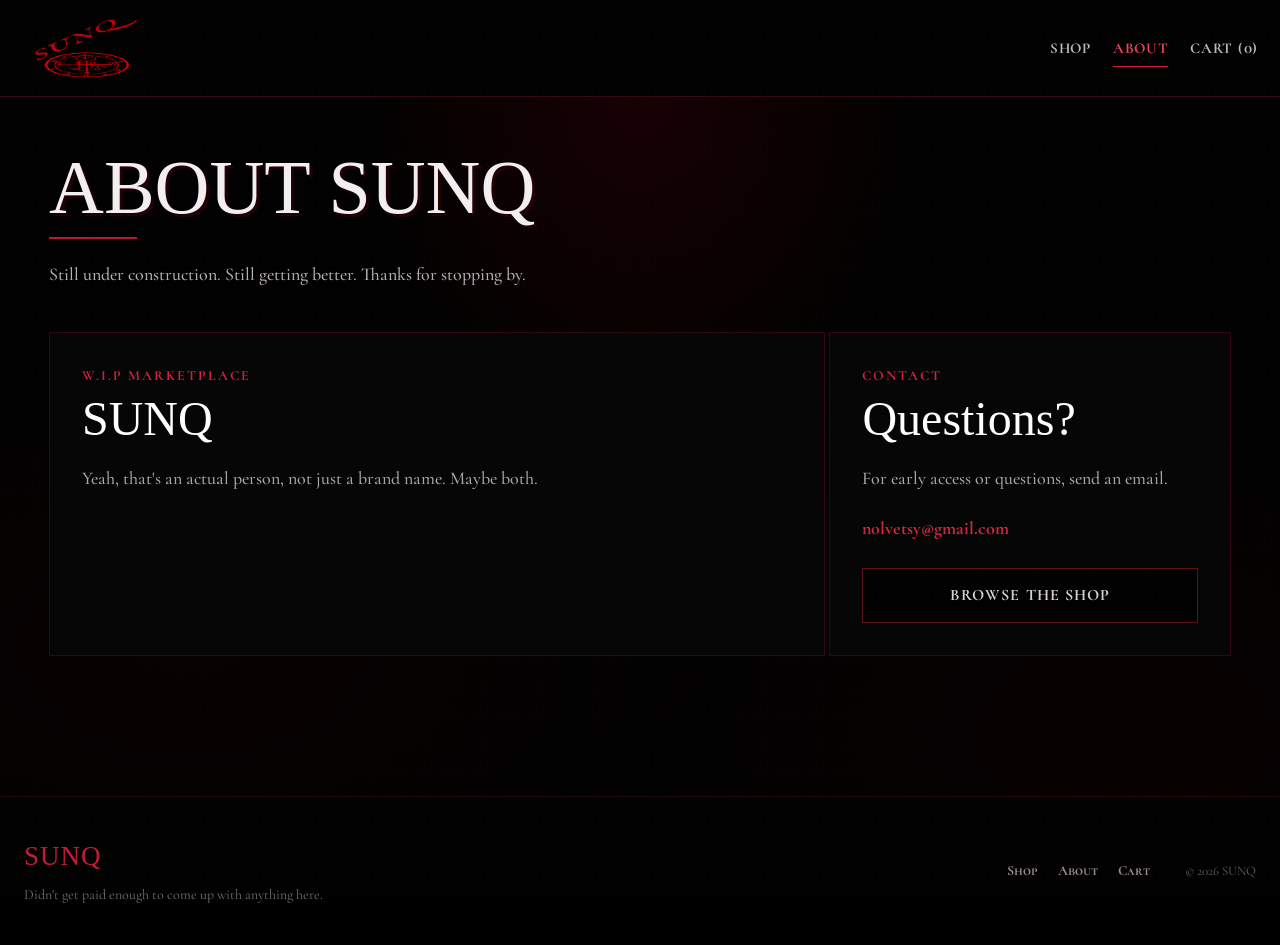
==== commit a9164d17: "Update about.html" ====
--- a/about.html
+++ b/about.html
@@ -37,12 +37,9 @@
   <nav class="navbar">
     <div class="nav-container">
 
-      <a
-        href="index.html"
-        class="logo"
-      >
-        SUNQ
-      </a>
+ <a href="index.html" class="logo" aria-label="SUNQ">
+    <img src="sunq-logo-design.png" alt="SUNQ">
+</a>
 
       <div class="nav-links">
 
--- a/styles.css
+++ b/styles.css
@@ -1,30 +1,37 @@
+@import url("https://fonts.googleapis.com/css2?family=Cormorant+Garamond:ital,wght@0,400;0,500;0,600;0,700;1,500&family=Cormorant+SC:wght@500;600;700&family=IM+Fell+English+SC&display=swap");
+
+
 /* =========================================================
-   SUNQ GLOBAL RESET
+   SUNQ HORROR THEME
    ========================================================= */
 
 :root {
-  --bg: #020203;
-  --bg-soft: #060607;
-  --panel: rgba(7, 6, 7, 0.94);
-  --panel-deep: rgba(13, 8, 10, 0.92);
-
-  --red-dark: #5d101c;
-  --red: #9f1829;
-  --red-main: #c72b3d;
+  --bg: #000000;
+  --bg-soft: #050505;
+  --bg-red: #100204;
+
+  --panel: #050505;
+  --panel-alt: #090405;
+
+  --red-dark: #5a0c18;
+  --red: #a0152a;
+  --red-main: #d31f38;
   --red-bright: #ef4055;
 
-  --text: #f1eef0;
-  --text-soft: rgba(220, 211, 215, 0.72);
-  --text-muted: rgba(190, 180, 184, 0.48);
-
-  --border: rgba(145, 24, 40, 0.34);
-  --border-strong: rgba(199, 43, 61, 0.72);
-
-  --danger: #ff5365;
-
-  --shadow:
-    0 22px 60px rgba(0, 0, 0, 0.62);
-}
+  --text: #f3eff0;
+  --text-soft: #b9afb2;
+  --text-muted: #71676a;
+
+  --border: #330810;
+  --border-hover: #9c172a;
+
+  --danger: #ff5a6c;
+}
+
+
+/* =========================================================
+   RESET
+   ========================================================= */
 
 * {
   box-sizing: border-box;
@@ -35,7 +42,7 @@
 html {
   min-height: 100%;
 
-  background: #020203;
+  background: var(--bg);
 
   scroll-behavior: smooth;
 }
@@ -49,83 +56,68 @@
 
   color: var(--text);
 
-  background-color: #020203;
-
-  background-image:
-    radial-gradient(
-      circle at 14% 18%,
-      rgba(125, 13, 30, 0.22),
-      transparent 34%
-    ),
-    radial-gradient(
-      circle at 86% 30%,
-      rgba(82, 5, 18, 0.18),
-      transparent 38%
-    ),
-    radial-gradient(
-      circle at 55% 92%,
-      rgba(130, 17, 28, 0.13),
-      transparent 42%
-    ),
-    linear-gradient(
-      135deg,
-      #020203 0%,
-      #050406 35%,
-      #080506 64%,
-      #020203 100%
-    );
-
-  background-size:
-    170% 170%,
-    180% 180%,
-    190% 190%,
-    100% 100%;
-
-  background-repeat: no-repeat;
-
-  background-attachment: fixed;
-
-  animation:
-    sunqHorrorBackground 28s ease-in-out infinite alternate;
-
-  font-family: "Inter", sans-serif;
-  line-height: 1.5;
-}
-
-body::before {
-  content: "";
-
-  position: fixed;
-  inset: -20%;
-
-  z-index: -1;
-
-  pointer-events: none;
-
-  opacity: 0.34;
-
   background:
     radial-gradient(
-      ellipse at 20% 30%,
-      rgba(130, 130, 135, 0.10),
+      ellipse at 50% 10%,
+      rgba(120, 0, 19, 0.2),
       transparent 32%
     ),
     radial-gradient(
-      ellipse at 70% 55%,
-      rgba(110, 110, 115, 0.075),
-      transparent 35%
+      ellipse at 15% 72%,
+      rgba(77, 0, 12, 0.11),
+      transparent 36%
     ),
     radial-gradient(
-      ellipse at 45% 85%,
-      rgba(150, 145, 148, 0.055),
+      ellipse at 88% 82%,
+      rgba(86, 0, 14, 0.09),
+      transparent 38%
+    ),
+    #000;
+
+  background-attachment: fixed;
+
+  font-family: "Cormorant Garamond", Georgia, serif;
+
+  font-size: 17px;
+
+  line-height: 1.6;
+}
+
+
+/* faint moving atmospheric haze */
+
+body::before {
+  content: "";
+
+  position: fixed;
+  inset: -20%;
+
+  z-index: -1;
+
+  pointer-events: none;
+
+  opacity: 0.15;
+
+  background:
+    radial-gradient(
+      ellipse at 22% 30%,
+      rgba(255, 255, 255, 0.07),
       transparent 32%
+    ),
+    radial-gradient(
+      ellipse at 75% 55%,
+      rgba(180, 180, 185, 0.05),
+      transparent 34%
     );
 
-  filter: blur(34px);
+  filter: blur(44px);
 
   animation:
-    sunqFogDrift 35s ease-in-out infinite alternate;
-}
+    fogDrift 32s ease-in-out infinite alternate;
+}
+
+
+/* faint film grain */
 
 body::after {
   content: "";
@@ -137,29 +129,40 @@
 
   pointer-events: none;
 
-  opacity: 0.028;
+  opacity: 0.02;
 
   background-image:
     repeating-radial-gradient(
       circle at 20% 30%,
-      rgba(255, 255, 255, 0.65) 0,
-      rgba(255, 255, 255, 0.65) 1px,
+      rgba(255, 255, 255, 0.6) 0,
+      rgba(255, 255, 255, 0.6) 1px,
       transparent 1px,
       transparent 3px
     );
 
   background-size: 7px 7px;
-
-  animation:
-    sunqGrain 0.18s steps(2) infinite;
-}
+}
+
+
+/* =========================================================
+   TYPOGRAPHY
+   ========================================================= */
 
 body,
-button,
 input,
 textarea,
 select {
-  font-family: "Inter", sans-serif;
+  font-family:
+    "Cormorant Garamond",
+    Georgia,
+    serif;
+}
+
+button {
+  font-family:
+    "Cormorant SC",
+    Georgia,
+    serif;
 }
 
 h1,
@@ -168,8 +171,40 @@
 .logo,
 .footer-logo,
 .page-title,
-.collection-title {
-  font-family: "Cinzel", serif;
+.collection-title,
+.category-link-card span,
+.cart-item-name {
+  font-family:
+    "IM Fell English SC",
+    Georgia,
+    serif;
+}
+
+.nav-links a,
+.section-kicker,
+.hero-kicker,
+.about-kicker,
+.empty-state-kicker,
+.cart-summary-label,
+.control-label,
+.product-card-category,
+.product-category,
+.cart-item-category,
+.product-spec-label {
+  font-family:
+    "Cormorant SC",
+    Georgia,
+    serif;
+}
+
+a {
+  color: inherit;
+}
+
+img {
+  display: block;
+
+  max-width: 100%;
 }
 
 button,
@@ -188,20 +223,18 @@
   border: none;
 }
 
-a {
-  color: inherit;
-}
-
-img {
-  display: block;
-
-  max-width: 100%;
-}
-
 ::selection {
   color: #fff;
 
-  background: rgba(179, 27, 48, 0.8);
+  background:
+    rgba(190, 20, 45, 0.85);
+}
+
+:focus-visible {
+  outline:
+    2px solid var(--red-bright);
+
+  outline-offset: 3px;
 }
 
 
@@ -227,12 +260,6 @@
   border: 0;
 }
 
-:focus-visible {
-  outline: 2px solid var(--red-bright);
-
-  outline-offset: 3px;
-}
-
 
 /* =========================================================
    NAVIGATION
@@ -241,22 +268,20 @@
 .navbar {
   position: sticky;
   top: 0;
+
   z-index: 100;
 
   width: 100%;
 
-  padding: 17px 22px;
+  padding: 18px 22px;
 
   background:
-    rgba(3, 3, 4, 0.89);
+    rgba(0, 0, 0, 0.96);
 
   border-bottom:
-    1px solid rgba(155, 23, 42, 0.35);
-
-  box-shadow:
-    0 9px 35px rgba(0, 0, 0, 0.62);
-
-  backdrop-filter: blur(17px);
+    1px solid var(--border);
+
+  box-shadow: none;
 }
 
 .nav-container {
@@ -273,21 +298,19 @@
 }
 
 .logo {
-  flex-shrink: 0;
-
-  color: #d63248;
-
-  text-decoration: none;
-
-  font-size: 27px;
-  font-weight: 700;
-  letter-spacing: 3px;
-
-  white-space: nowrap;
-
-  text-shadow:
-    0 0 12px rgba(199, 43, 61, 0.24),
-    0 0 29px rgba(100, 7, 20, 0.14);
+    display: flex;
+    align-items: center;
+    justify-content: flex-start;
+    width: 130px;
+    height: 60px;
+    flex-shrink: 0;
+}
+
+.logo img {
+    display: block;
+    width: 100%;
+    height: 100%;
+    object-fit: contain;
 }
 
 .nav-links {
@@ -297,29 +320,32 @@
 
   min-width: 0;
 
-  gap: 24px;
+  gap: 22px;
 }
 
 .nav-links a {
   position: relative;
 
-  color: rgba(230, 224, 227, 0.78);
+  color: #c2b9bc;
 
   text-decoration: none;
 
   font-size: 15px;
-  font-weight: 600;
+  font-weight: 700;
+
+  letter-spacing: 0.7px;
+
+  text-transform: uppercase;
 
   white-space: nowrap;
 
   transition:
-    color 0.2s ease,
-    opacity 0.2s ease;
+    color 0.18s ease;
 }
 
 .nav-links a:hover,
 .nav-links a[aria-current="page"] {
-  color: #f25568;
+  color: #ef4158;
 }
 
 .nav-links a::after {
@@ -333,18 +359,10 @@
   height: 1px;
 
   background:
-    linear-gradient(
-      90deg,
-      #78111f,
-      #d63248,
-      #78111f
-    );
-
-  box-shadow:
-    0 0 10px rgba(199, 43, 61, 0.42);
+    var(--red-main);
 
   transition:
-    width 0.2s ease;
+    width 0.18s ease;
 }
 
 .nav-links a:hover::after,
@@ -363,11 +381,11 @@
 
   margin: 0 auto;
 
-  padding: 48px 34px 75px;
+  padding: 54px 34px 80px;
 }
 
 .page-header {
-  margin-bottom: 34px;
+  margin-bottom: 42px;
 }
 
 .page-title {
@@ -376,22 +394,27 @@
   width: fit-content;
   max-width: 100%;
 
-  margin-bottom: 18px;
-
-  padding-bottom: 14px;
+  margin-bottom: 20px;
+
+  padding-bottom: 16px;
 
   color: var(--text);
 
-  font-size: clamp(32px, 5vw, 49px);
-  font-weight: 600;
-  line-height: 1.1;
-  letter-spacing: 1.2px;
+  font-size:
+    clamp(46px, 8vw, 76px);
+
+  font-weight: 400;
+
+  line-height: 0.95;
+
+  letter-spacing: 0;
+
+  text-transform: uppercase;
 
   overflow-wrap: anywhere;
 
   text-shadow:
-    0 5px 14px rgba(0, 0, 0, 0.95),
-    0 0 28px rgba(110, 8, 22, 0.19);
+    3px 3px 0 rgba(55, 0, 8, 0.6);
 }
 
 .page-title::after {
@@ -401,43 +424,36 @@
   left: 0;
   bottom: 0;
 
-  width: 67px;
+  width: 88px;
   height: 2px;
 
-  background:
-    linear-gradient(
-      90deg,
-      #7e101f,
-      #dc3046
-    );
-
-  box-shadow:
-    0 0 13px rgba(199, 43, 61, 0.3);
+  background: #b9182f;
 }
 
 .page-intro {
-  max-width: 720px;
-
-  color: rgba(216, 207, 211, 0.68);
-
-  font-size: 16px;
+  max-width: 700px;
+
+  color: var(--text-soft);
+
+  font-size: 18px;
+
+  font-weight: 500;
+
   line-height: 1.7;
-
-  text-shadow:
-    0 2px 5px rgba(0, 0, 0, 0.92);
 }
 
 .section-kicker,
 .hero-kicker,
 .about-kicker,
 .empty-state-kicker,
-.cart-summary-label {
-  color: #bc283c;
-
-  font-size: 12px;
-  font-weight: 800;
-
-  letter-spacing: 1.6px;
+.cart-summary-label,
+.control-label {
+  color: var(--red-main);
+
+  font-size: 14px;
+  font-weight: 700;
+
+  letter-spacing: 2px;
 
   text-transform: uppercase;
 }
@@ -449,7 +465,7 @@
 
   gap: 24px;
 
-  margin-bottom: 24px;
+  margin-bottom: 26px;
 }
 
 .section-heading-row .page-title,
@@ -460,12 +476,14 @@
 .collection-title {
   color: var(--text);
 
-  font-size: clamp(25px, 4vw, 35px);
-  line-height: 1.2;
-
-  text-shadow:
-    0 4px 10px rgba(0, 0, 0, 0.94),
-    0 0 20px rgba(100, 7, 20, 0.14);
+  font-size:
+    clamp(38px, 6vw, 58px);
+
+  font-weight: 400;
+
+  line-height: 1;
+
+  text-transform: uppercase;
 }
 
 
@@ -479,110 +497,91 @@
   align-items: center;
   justify-content: center;
 
-  min-height: 48px;
-
-  padding: 13px 22px;
-
-  border-radius: 1px;
+  min-height: 55px;
+
+  padding: 14px 24px;
+
+  border-radius: 0;
 
   cursor: pointer;
 
   text-align: center;
   text-decoration: none;
 
-  font-size: 14px;
-  font-weight: 800;
-
-  letter-spacing: 0.6px;
+  font-family:
+    "Cormorant SC",
+    Georgia,
+    serif;
+
+  font-size: 16px;
+  font-weight: 700;
+
+  letter-spacing: 1.1px;
 
   text-transform: uppercase;
 
   transition:
-    transform 0.18s ease,
-    border-color 0.18s ease,
     color 0.18s ease,
     background 0.18s ease,
-    box-shadow 0.18s ease,
-    filter 0.18s ease;
+    border-color 0.18s ease,
+    transform 0.18s ease;
 }
 
 .button-primary {
-  color: #f8f5f6;
-
-  background:
-    linear-gradient(
-      110deg,
-      #64101d,
-      #a8192d 52%,
-      #7e1221
-    );
+  color: #080103;
+
+  background: #e21f38;
 
   border:
-    1px solid rgba(210, 48, 69, 0.74);
-
-  box-shadow:
-    inset 0 1px 0 rgba(255, 255, 255, 0.04),
-    0 10px 27px rgba(0, 0, 0, 0.42);
+    1px solid #e21f38;
 }
 
 .button-primary:hover {
-  transform: translateY(-2px);
-
-  filter: brightness(1.12);
-
-  box-shadow:
-    0 13px 34px rgba(0, 0, 0, 0.55),
-    0 0 16px rgba(199, 43, 61, 0.20),
-    inset 0 0 22px rgba(221, 45, 66, 0.08);
+  color: #fff;
+
+  background: #7a0d1d;
+
+  border-color: #c51d32;
+
+  transform:
+    translateY(-1px);
 }
 
 .button-primary:active {
   transform:
-    translateY(0)
     scale(0.985);
 }
 
 .button-primary:disabled {
-  opacity: 0.45;
+  opacity: 0.4;
 
   cursor: not-allowed;
 
-  filter: grayscale(0.45);
-
   transform: none;
-
-  box-shadow: none;
 }
 
 .button-secondary {
-  color: #dcd5d8;
-
-  background:
-    rgba(5, 5, 6, 0.93);
+  color: #d6ced1;
+
+  background: #000;
 
   border:
-    1px solid rgba(142, 25, 40, 0.58);
+    1px solid #5d101b;
 }
 
 .button-secondary:hover {
-  color: white;
-
-  background:
-    rgba(112, 13, 29, 0.86);
-
-  border-color:
-    rgba(204, 42, 62, 0.80);
-
-  transform: translateY(-2px);
-
-  box-shadow:
-    inset 0 0 22px rgba(194, 32, 52, 0.12),
-    0 0 15px rgba(194, 32, 52, 0.10);
+  color: #fff;
+
+  background: #140205;
+
+  border-color: #c31e34;
+
+  transform:
+    translateY(-1px);
 }
 
 .button-secondary:active {
   transform:
-    translateY(0)
     scale(0.985);
 }
 
@@ -592,7 +591,7 @@
 
   padding: 0;
 
-  color: #bd2b3d;
+  color: #d0273e;
 
   background: transparent;
 
@@ -602,17 +601,13 @@
 
   text-decoration: none;
 
-  font-size: 14px;
+  font-size: 16px;
   font-weight: 700;
-
-  transition:
-    color 0.18s ease,
-    opacity 0.18s ease;
 }
 
 .text-button:hover,
 .text-link:hover {
-  color: #f04a5d;
+  color: #f14d62;
 }
 
 
@@ -625,119 +620,88 @@
   align-items: center;
   justify-content: center;
 
-  min-height: 480px;
-
-  padding: 90px 24px;
+  min-height: 620px;
+
+  padding: 125px 24px;
 
   text-align: center;
 }
 
 .hero-content {
-  position: relative;
-
   display: flex;
   flex-direction: column;
   align-items: center;
 
   width: 100%;
-  max-width: 790px;
-
-  padding: 48px 34px;
-
-  overflow: hidden;
-
-  background:
-    linear-gradient(
-      145deg,
-      rgba(4, 4, 5, 0.93),
-      rgba(14, 8, 10, 0.88)
-    );
-
-  border:
-    1px solid rgba(137, 22, 38, 0.42);
-
-  border-radius: 1px;
-
-  box-shadow:
-    0 29px 78px rgba(0, 0, 0, 0.68),
-    0 0 60px rgba(91, 7, 19, 0.06),
-    inset 0 1px 0 rgba(255, 255, 255, 0.025);
-
-  backdrop-filter: blur(18px);
-
-  animation:
-    sunqPanelBreath 9s ease-in-out infinite alternate;
-}
-
-.hero-content::before {
-  content: "";
-
-  position: absolute;
-  inset: 0;
-
-  pointer-events: none;
-
-  background:
-    radial-gradient(
-      circle at 50% 130%,
-      rgba(141, 12, 32, 0.16),
-      transparent 48%
-    );
+  max-width: 900px;
+
+  padding: 30px 20px;
+
+  background: transparent;
+
+  border: none;
+
+  box-shadow: none;
 }
 
 .hero-content h1 {
-  position: relative;
-
-  margin-top: 10px;
-
-  color: var(--text);
-
-  font-size: clamp(38px, 7vw, 65px);
-  line-height: 1.08;
+  max-width: 780px;
+
+  margin-top: 0;
+
+  color: #f5f0f1;
+
+  font-size:
+    clamp(56px, 10vw, 102px);
+
+  font-weight: 400;
+
+  line-height: 0.9;
+
+  letter-spacing: -1px;
+
+  text-transform: uppercase;
 
   text-shadow:
-    0 4px 12px #000,
-    0 0 37px rgba(116, 7, 22, 0.17);
+    3px 3px 0 #280309;
 }
 
 .hero-content > p:not(.hero-kicker) {
-  position: relative;
-
-  max-width: 630px;
-
-  margin-top: 18px;
-
-  color: rgba(218, 209, 213, 0.70);
-
-  font-size: 17px;
-  line-height: 1.7;
-}
-
-.hero-kicker {
-  position: relative;
+  max-width: 520px;
+
+  margin-top: 34px;
+
+  color: #a0979a;
+
+  font-size: 18px;
+
+  font-weight: 500;
+
+  line-height: 1.65;
 }
 
 .hero-actions {
-  position: relative;
-
   display: flex;
   align-items: center;
   justify-content: center;
   flex-wrap: wrap;
 
-  gap: 14px;
-
-  margin-top: 28px;
+  width: 100%;
+  max-width: 560px;
+
+  gap: 10px;
+
+  margin-top: 45px;
 }
 
 
 /* =========================================================
-   HOME PAGE
+   HOME
    ========================================================= */
 
 .home-section {
-  padding-top: 34px;
-  padding-bottom: 48px;
+  padding-top: 80px;
+  padding-bottom: 90px;
 }
 
 .category-link-grid {
@@ -746,7 +710,7 @@
   grid-template-columns:
     repeat(auto-fit, minmax(210px, 1fr));
 
-  gap: 16px;
+  gap: 3px;
 }
 
 .category-link-card {
@@ -755,92 +719,80 @@
   display: flex;
   flex-direction: column;
 
-  min-height: 122px;
-
-  padding: 22px;
+  min-height: 190px;
+
+  padding: 34px 28px;
 
   color: var(--text);
 
   text-decoration: none;
 
-  background:
-    linear-gradient(
-      145deg,
-      rgba(5, 5, 6, 0.94),
-      rgba(14, 8, 10, 0.88)
-    );
+  background: #050505;
 
   border:
-    1px solid rgba(130, 21, 36, 0.32);
-
-  border-radius: 1px;
-
-  box-shadow:
-    0 19px 47px rgba(0, 0, 0, 0.50);
+    1px solid #2d080e;
+
+  border-radius: 0;
+
+  box-shadow: none;
 
   transition:
-    transform 0.2s ease,
-    border-color 0.2s ease,
-    box-shadow 0.2s ease;
+    background 0.18s ease,
+    border-color 0.18s ease;
 }
 
 .category-link-card::after {
   content: "→";
 
   position: absolute;
-  right: 19px;
-  bottom: 17px;
-
-  color: #a91b31;
-
-  font-size: 20px;
-
-  transition:
-    transform 0.2s ease;
+  right: 22px;
+  bottom: 18px;
+
+  color: #ba1930;
+
+  font-family:
+    "Cormorant SC",
+    Georgia,
+    serif;
+
+  font-size: 23px;
 }
 
 .category-link-card:hover {
-  transform:
-    translateY(-4px);
-
-  border-color:
-    rgba(194, 38, 57, 0.65);
-
-  box-shadow:
-    0 24px 57px rgba(0, 0, 0, 0.63),
-    inset 0 0 28px rgba(157, 17, 38, 0.045),
-    0 0 19px rgba(167, 18, 39, 0.08);
-}
-
-.category-link-card:hover::after {
-  transform:
-    translateX(4px);
+  background: #0a0204;
+
+  border-color: #8f1327;
 }
 
 .category-link-card span {
   max-width:
-    calc(100% - 22px);
-
-  font-family: "Cinzel", serif;
-
-  font-size: 17px;
-  font-weight: 600;
+    calc(100% - 30px);
+
+  font-size: 28px;
+
+  font-weight: 400;
+
+  line-height: 1.05;
 }
 
 .category-link-card small {
   margin-top: auto;
 
-  padding-top: 24px;
-
-  color:
-    rgba(207, 197, 201, 0.56);
-
-  font-size: 12px;
+  padding-top: 28px;
+
+  color: #766a6e;
+
+  font-family:
+    "Cormorant SC",
+    Georgia,
+    serif;
+
+  font-size: 13px;
   font-weight: 600;
 
+  letter-spacing: 1.1px;
+
   text-transform: uppercase;
-
-  letter-spacing: 0.7px;
 }
 
 .home-info-grid {
@@ -849,28 +801,18 @@
   grid-template-columns:
     repeat(auto-fit, minmax(230px, 1fr));
 
-  gap: 18px;
+  gap: 3px;
 }
 
 .home-info-card {
   min-height: 230px;
 
-  padding: 26px;
-
-  background:
-    linear-gradient(
-      145deg,
-      rgba(5, 5, 6, 0.94),
-      rgba(14, 8, 10, 0.88)
-    );
+  padding: 28px;
+
+  background: #050505;
 
   border:
-    1px solid rgba(130, 21, 36, 0.32);
-
-  border-radius: 1px;
-
-  box-shadow:
-    0 19px 47px rgba(0, 0, 0, 0.50);
+    1px solid #2d080e;
 }
 
 .home-info-number {
@@ -878,12 +820,14 @@
 
   margin-bottom: 40px;
 
-  color: #a81d32;
-
-  font-family: "Cinzel", serif;
-
-  font-size: 30px;
-  font-weight: 700;
+  color: #a7182d;
+
+  font-family:
+    "IM Fell English SC",
+    Georgia,
+    serif;
+
+  font-size: 32px;
 }
 
 .home-info-card h2 {
@@ -891,15 +835,22 @@
 
   color: var(--text);
 
-  font-size: 20px;
+  font-family:
+    "IM Fell English SC",
+    Georgia,
+    serif;
+
+  font-size: 25px;
+
+  font-weight: 400;
 }
 
 .home-info-card p {
-  color:
-    rgba(207, 197, 201, 0.60);
-
-  font-size: 14px;
-  line-height: 1.7;
+  color: #9d9296;
+
+  font-size: 17px;
+
+  line-height: 1.65;
 }
 
 
@@ -913,7 +864,7 @@
   grid-template-columns:
     repeat(auto-fit, minmax(255px, 1fr));
 
-  gap: 25px;
+  gap: 4px;
 }
 
 
@@ -936,106 +887,29 @@
 
   text-decoration: none;
 
-  background:
-    linear-gradient(
-      145deg,
-      rgba(4, 4, 5, 0.96),
-      rgba(13, 8, 10, 0.92)
-    );
+  background: #050505;
 
   border:
-    1px solid rgba(129, 19, 35, 0.35);
-
-  border-radius: 1px;
-
-  box-shadow:
-    0 20px 54px rgba(0, 0, 0, 0.58),
-    inset 0 1px 0 rgba(255, 255, 255, 0.018);
-
-  backdrop-filter: blur(12px);
-
-  isolation: isolate;
+    1px solid #31080f;
+
+  border-radius: 0;
+
+  box-shadow: none;
 
   transition:
-    transform 0.23s ease,
-    border-color 0.23s ease,
-    box-shadow 0.23s ease;
-}
-
-.card::before,
-.product-card::before {
-  content: "";
-
-  position: absolute;
-  inset: 0;
-
-  z-index: -1;
-
-  pointer-events: none;
-
-  opacity: 0;
-
-  background:
-    radial-gradient(
-      ellipse at center,
-      rgba(135, 12, 32, 0.13),
-      transparent 68%
-    );
-
-  transition:
-    opacity 0.45s ease;
-}
-
-.card:hover::before,
-.product-card:hover::before {
-  opacity: 1;
-}
-
-.card::after,
-.product-card::after {
-  content: "";
-
-  position: absolute;
-  top: 0;
-  left: -100%;
-
-  width: 42%;
-  height: 100%;
-
-  pointer-events: none;
-
-  background:
-    linear-gradient(
-      105deg,
-      transparent,
-      rgba(170, 24, 42, 0.035),
-      transparent
-    );
-
-  transform:
-    skewX(-14deg);
-
-  transition:
-    left 0.85s ease;
-}
-
-.card:hover::after,
-.product-card:hover::after {
-  left: 145%;
+    border-color 0.18s ease,
+    background 0.18s ease,
+    transform 0.18s ease;
 }
 
 .card:hover,
 .product-card:hover {
+  background: #090203;
+
+  border-color: #97172b;
+
   transform:
-    translateY(-5px);
-
-  border-color:
-    rgba(203, 44, 63, 0.72);
-
-  box-shadow:
-    0 28px 68px rgba(0, 0, 0, 0.72),
-    inset 0 0 38px rgba(154, 14, 34, 0.06),
-    0 0 24px rgba(156, 13, 34, 0.09);
+    translateY(-2px);
 }
 
 .product-card-media,
@@ -1048,7 +922,7 @@
 
   min-height: 245px;
 
-  background: #050506;
+  background: #050505;
 }
 
 .card-image,
@@ -1061,15 +935,15 @@
 
   object-position: center;
 
-  background: #050506;
+  background: #050505;
 
   border-bottom:
-    1px solid rgba(142, 19, 37, 0.28);
+    1px solid #2e080e;
 
   transition:
-    opacity 0.38s ease,
-    transform 0.38s ease,
-    filter 0.38s ease;
+    opacity 0.3s ease,
+    transform 0.3s ease,
+    filter 0.3s ease;
 }
 
 .product-card-image {
@@ -1088,7 +962,7 @@
 .product-card:hover .card-img,
 .card:hover .card-image {
   transform:
-    scale(1.035);
+    scale(1.02);
 }
 
 .product-card-content {
@@ -1098,122 +972,80 @@
 
   min-width: 0;
 
-  padding: 19px 20px 21px;
-}
-
-.product-card-category {
-  margin-bottom: 7px;
-
-  color: #a82033;
-
-  font-size: 11px;
-  font-weight: 800;
-
-  letter-spacing: 1px;
-
-  text-transform: uppercase;
-
-  overflow-wrap: anywhere;
-}
+  padding: 20px;
+}
+
+
+/* category isn't needed in compact listings */
+
+.product-card .product-card-category,
+.card .product-card-category {
+  display: none;
+}
+
+
+/* product name */
 
 .product-card h3,
 .card h3 {
   color: var(--text);
 
-  font-size: 19px;
-  font-weight: 600;
-
-  line-height: 1.3;
+  font-family:
+    "Cormorant Garamond",
+    Georgia,
+    serif;
+
+  font-size: 25px;
+
+  font-weight: 700;
+
+  line-height: 1.05;
+
+  letter-spacing: 0.2px;
 
   overflow-wrap: anywhere;
 }
 
+
+/* price */
+
 .product-card-price {
-  margin-top: 13px;
-
-  color: #d53a4e;
-
-  font-size: 18px;
-  font-weight: 750;
-
-  text-shadow:
-    0 0 13px rgba(188, 33, 54, 0.15);
-}
-
-.product-card-meta {
-  display: flex;
-  align-items: center;
-  flex-wrap: wrap;
-
-  gap: 7px;
-
-  margin-top: 13px;
-}
-
-.product-card-meta span {
-  display: inline-flex;
-  align-items: center;
-
-  min-height: 27px;
-
-  padding: 5px 8px;
-
-  color:
-    rgba(208, 197, 202, 0.58);
-
-  background:
-    rgba(0, 0, 0, 0.32);
-
-  border:
-    1px solid rgba(121, 27, 40, 0.16);
-
-  border-radius: 1px;
-
-  font-size: 10px;
-  font-weight: 650;
-}
-
-.product-card-bottom {
-  display: flex;
-  align-items: flex-end;
-  justify-content: space-between;
-
-  gap: 12px;
-
-  margin-top: auto;
-
-  padding-top: 20px;
-}
-
-.product-card-stock,
-.product-stock {
-  margin-top: auto;
-
-  padding-top: 15px;
-
-  font-size: 12px;
-  font-weight: 650;
-}
-
-.stock-available,
-.availability-available {
-  color: #c0b8bb;
-}
-
-.stock-low,
-.availability-low {
-  color: #d25a65;
-}
-
-.stock-sold-out,
-.availability-sold-out {
-  color: #ff485d;
-}
+  margin-top: 9px;
+
+  color: #e02941;
+
+  font-family:
+    "Cormorant Garamond",
+    Georgia,
+    serif;
+
+  font-size: 21px;
+  font-weight: 700;
+
+  line-height: 1.1;
+}
+
+
+/* hide specifications/meta from shop cards */
+
+.product-card .product-card-meta,
+.card .product-card-meta,
+.product-card .product-card-stock,
+.card .product-card-stock,
+.product-card .product-stock,
+.card .product-stock,
+.product-card .product-card-bottom,
+.card .product-card-bottom {
+  display: none;
+}
+
+
+/* sold out remains visually obvious */
 
 .product-card-sold-out .card-img,
 .product-card-sold-out .product-card-image {
   filter:
-    grayscale(0.72)
+    grayscale(0.8)
     brightness(0.42);
 }
 
@@ -1230,19 +1062,24 @@
   color: #fff;
 
   background:
-    rgba(4, 2, 3, 0.66);
+    rgba(0, 0, 0, 0.7);
+
+  font-family:
+    "Cormorant SC",
+    Georgia,
+    serif;
 
   font-size: 15px;
-  font-weight: 850;
-
-  letter-spacing: 1.5px;
+  font-weight: 700;
+
+  letter-spacing: 1.4px;
 
   text-transform: uppercase;
 }
 
 
 /* =========================================================
-   IMAGE LOADING
+   IMAGE PLACEHOLDER
    ========================================================= */
 
 .image-placeholder {
@@ -1256,15 +1093,16 @@
   background:
     linear-gradient(
       110deg,
-      #050506 20%,
-      #130a0d 36%,
-      #050506 52%
+      #050505 20%,
+      #12070a 36%,
+      #050505 52%
     );
 
-  background-size: 220% 100%;
+  background-size:
+    220% 100%;
 
   animation:
-    imageShimmer 1.35s linear infinite;
+    imageShimmer 1.4s linear infinite;
 }
 
 .image-placeholder::after {
@@ -1275,14 +1113,16 @@
   top: 50%;
 
   color:
-    rgba(169, 28, 48, 0.22);
-
-  font-family: "Cinzel", serif;
-
-  font-size: 22px;
-  font-weight: 700;
-
-  letter-spacing: 3px;
+    rgba(180, 25, 45, 0.18);
+
+  font-family:
+    "IM Fell English SC",
+    Georgia,
+    serif;
+
+  font-size: 27px;
+
+  letter-spacing: 2px;
 
   transform:
     translate(-50%, -50%);
@@ -1301,53 +1141,52 @@
 
   width: fit-content;
 
-  padding: 6px 10px;
-
-  color: #eee9eb;
-
-  background: #761222;
+  padding: 6px 9px;
+
+  color: #efe9eb;
+
+  background: #74101f;
 
   border:
-    1px solid rgba(200, 47, 66, 0.66);
+    1px solid #a91e31;
 
   border-radius: 0;
 
-  font-size: 10px;
-  font-weight: 850;
-
-  letter-spacing: 0.8px;
+  font-family:
+    "Cormorant SC",
+    Georgia,
+    serif;
+
+  font-size: 12px;
+  font-weight: 700;
+
+  letter-spacing: 0.6px;
 
   text-transform: uppercase;
 }
 
 .product-badge {
   position: absolute;
-  top: 13px;
-  right: 13px;
+  top: 12px;
+  right: 12px;
 
   z-index: 3;
 }
 
 .badge-new {
-  background: #73111f;
+  background: #72101e;
 }
 
 .badge-best-seller {
-  background: #8b1425;
+  background: #8a1325;
 }
 
 .badge-low-stock {
-  background: #69151f;
-
-  border-color:
-    #a72b3b;
+  background: #5c101a;
 }
 
 .badge-sold-out {
-  background: #3f0b12;
-
-  border-color:
-    rgba(216, 55, 71, 0.58);
+  background: #33070d;
 }
 
 
@@ -1356,7 +1195,7 @@
    ========================================================= */
 
 .shop-controls {
-  margin-bottom: 27px;
+  margin-bottom: 30px;
 }
 
 .search-wrapper {
@@ -1373,46 +1212,41 @@
 
   margin-bottom: 28px;
 
-  padding: 16px 18px;
+  padding: 14px 18px;
 
   color: #eee9eb;
 
-  background:
-    rgba(3, 3, 4, 0.92);
+  background: #020202;
 
   border:
-    1px solid rgba(137, 23, 39, 0.48);
-
-  border-radius: 1px;
+    1px solid #4b0d17;
+
+  border-radius: 0;
 
   outline: none;
 
-  font-size: 15px;
-
-  backdrop-filter: blur(13px);
+  font-family:
+    "Cormorant Garamond",
+    Georgia,
+    serif;
+
+  font-size: 18px;
+
+  font-weight: 600;
 
   transition:
-    border-color 0.2s ease,
-    background 0.2s ease,
-    box-shadow 0.2s ease;
+    border-color 0.18s ease,
+    background 0.18s ease;
 }
 
 .search-bar::placeholder {
-  color:
-    rgba(180, 168, 173, 0.40);
+  color: #756a6e;
 }
 
 .search-bar:focus {
-  background:
-    rgba(5, 4, 5, 0.98);
-
-  border-color:
-    rgba(207, 41, 61, 0.79);
-
-  box-shadow:
-    0 0 0 2px rgba(151, 15, 34, 0.08),
-    0 13px 31px rgba(0, 0, 0, 0.46),
-    0 0 18px rgba(164, 21, 40, 0.08);
+  background: #050202;
+
+  border-color: #b51a30;
 }
 
 .filter-section {
@@ -1421,16 +1255,6 @@
 
 .control-label {
   margin-bottom: 10px;
-
-  color:
-    rgba(216, 207, 211, 0.65);
-
-  font-size: 12px;
-  font-weight: 800;
-
-  letter-spacing: 1.2px;
-
-  text-transform: uppercase;
 }
 
 .filter-bar {
@@ -1441,89 +1265,62 @@
   width: fit-content;
   max-width: 100%;
 
-  gap: 10px;
-
-  padding: 12px;
-
-  background:
-    rgba(3, 3, 4, 0.80);
-
-  border:
-    1px solid rgba(123, 17, 33, 0.25);
-
-  border-radius: 1px;
-
-  backdrop-filter: blur(13px);
+  gap: 7px;
+
+  padding: 0;
+
+  background: transparent;
+
+  border: none;
 }
 
 .filter-btn,
 .sort-btn {
-  min-height: 43px;
-
-  padding: 10px 15px;
-
-  color:
-    rgba(223, 215, 218, 0.82);
-
-  background:
-    rgba(7, 6, 7, 0.97);
+  min-height: 42px;
+
+  padding: 9px 14px;
+
+  color: #b3a9ad;
+
+  background: #040404;
 
   border:
-    1px solid rgba(131, 24, 38, 0.52);
+    1px solid #3f0a12;
 
   border-radius: 0;
 
   cursor: pointer;
 
-  font-size: 12px;
-  font-weight: 750;
-
-  letter-spacing: 0.3px;
-
-  line-height: 1.25;
+  font-family:
+    "Cormorant SC",
+    Georgia,
+    serif;
+
+  font-size: 15px;
+  font-weight: 700;
+
+  letter-spacing: 0.45px;
 
   transition:
     color 0.18s ease,
     background 0.18s ease,
-    border-color 0.18s ease,
-    transform 0.18s ease;
+    border-color 0.18s ease;
 }
 
 .filter-btn:hover,
 .sort-btn:hover {
   color: #ef5364;
 
-  border-color:
-    rgba(198, 42, 61, 0.74);
-
-  transform:
-    translateY(-1px);
-}
-
-.filter-btn:active,
-.sort-btn:active {
-  transform:
-    translateY(0)
-    scale(0.985);
+  border-color: #a8182c;
 }
 
 .filter-btn.active,
 .sort-btn.active {
-  color: white;
-
-  background:
-    linear-gradient(
-      110deg,
-      #64101c,
-      #a91b2e
-    );
-
-  border-color:
-    rgba(214, 49, 69, 0.79);
-
-  box-shadow:
-    inset 0 0 17px rgba(255, 90, 107, 0.05),
-    0 0 15px rgba(151, 18, 36, 0.08);
+  color: #fff;
+
+  background: #8d1426;
+
+  border-color: #c62036;
 }
 
 .results-toolbar {
@@ -1537,15 +1334,14 @@
 }
 
 .results-count {
-  color:
-    rgba(208, 198, 202, 0.60);
-
-  font-size: 13px;
+  color: #85797d;
+
+  font-size: 16px;
 }
 
 
 /* =========================================================
-   EMPTY STATES
+   EMPTY STATE
    ========================================================= */
 
 .empty-state {
@@ -1556,43 +1352,36 @@
 
   min-height: 290px;
 
-  padding: 40px 24px;
+  padding: 42px 24px;
 
   text-align: center;
 
-  background:
-    linear-gradient(
-      145deg,
-      rgba(4, 4, 5, 0.96),
-      rgba(13, 8, 10, 0.92)
-    );
+  background: #050505;
 
   border:
-    1px solid rgba(128, 19, 35, 0.35);
-
-  border-radius: 0;
-
-  box-shadow:
-    0 20px 50px rgba(0, 0, 0, 0.58);
+    1px solid #31080f;
 }
 
 .empty-state h1,
 .empty-state h2 {
-  margin-top: 7px;
+  margin-top: 8px;
 
   color: var(--text);
 
   font-size:
-    clamp(25px, 5vw, 37px);
+    clamp(35px, 6vw, 52px);
+
+  font-weight: 400;
 }
 
 .empty-state > p:not(.empty-state-kicker) {
   max-width: 520px;
 
-  margin-top: 13px;
-
-  color:
-    rgba(208, 198, 202, 0.65);
+  margin-top: 15px;
+
+  color: #9a8f93;
+
+  font-size: 17px;
 
   line-height: 1.7;
 }
@@ -1621,24 +1410,10 @@
 
   padding: 40px;
 
-  background:
-    linear-gradient(
-      145deg,
-      rgba(4, 4, 5, 0.96),
-      rgba(14, 8, 10, 0.92)
-    );
+  background: #050505;
 
   border:
-    1px solid rgba(132, 20, 36, 0.37);
-
-  border-radius: 1px;
-
-  box-shadow:
-    0 27px 73px rgba(0, 0, 0, 0.66),
-    inset 0 0 45px rgba(112, 9, 25, 0.025);
-
-  animation:
-    sunqPanelBreath 9s ease-in-out infinite alternate;
+    1px solid #31080f;
 }
 
 .product-media {
@@ -1655,9 +1430,7 @@
 
   overflow: hidden;
 
-  background: #050506;
-
-  border-radius: 0;
+  background: #030303;
 }
 
 .product-image-large {
@@ -1668,12 +1441,10 @@
   object-fit: cover;
   object-position: center;
 
-  background: #050506;
+  background: #030303;
 
   border:
-    1px solid rgba(138, 24, 39, 0.42);
-
-  border-radius: 0;
+    1px solid #3a0a12;
 }
 
 .product-detail-badge {
@@ -1692,12 +1463,12 @@
 }
 
 .product-category {
-  color: #aa2034;
-
-  font-size: 12px;
-  font-weight: 850;
-
-  letter-spacing: 1.2px;
+  color: #b21a30;
+
+  font-size: 13px;
+  font-weight: 700;
+
+  letter-spacing: 1.4px;
 
   text-transform: uppercase;
 }
@@ -1705,27 +1476,32 @@
 .product-info h1 {
   color: var(--text);
 
+  font-family:
+    "IM Fell English SC",
+    Georgia,
+    serif;
+
   font-size:
-    clamp(35px, 6vw, 55px);
-
-  line-height: 1.08;
+    clamp(45px, 7vw, 70px);
+
+  font-weight: 400;
+
+  line-height: 0.95;
 
   overflow-wrap: anywhere;
-
-  text-shadow:
-    0 3px 8px rgba(0, 0, 0, 0.96),
-    0 0 18px rgba(103, 9, 23, 0.18);
 }
 
 .price,
 .product-info .price {
-  color: #d63b4e;
-
-  font-size: 26px;
-  font-weight: 750;
-
-  text-shadow:
-    0 0 16px rgba(189, 28, 50, 0.13);
+  color: #d62942;
+
+  font-family:
+    "Cormorant Garamond",
+    Georgia,
+    serif;
+
+  font-size: 27px;
+  font-weight: 700;
 }
 
 
@@ -1739,7 +1515,7 @@
   grid-template-columns:
     repeat(2, minmax(0, 1fr));
 
-  gap: 10px;
+  gap: 2px;
 
   margin-top: 8px;
 }
@@ -1751,27 +1527,23 @@
   min-width: 0;
   min-height: 82px;
 
-  padding: 13px 14px;
-
-  background:
-    rgba(0, 0, 0, 0.27);
+  padding: 14px;
+
+  background: #020202;
 
   border:
-    1px solid rgba(127, 20, 35, 0.20);
-
-  border-radius: 0;
+    1px solid #22070b;
 }
 
 .product-spec-label {
-  margin-bottom: 7px;
-
-  color:
-    rgba(201, 190, 195, 0.46);
-
-  font-size: 10px;
-  font-weight: 750;
-
-  letter-spacing: 0.7px;
+  margin-bottom: 8px;
+
+  color: #786c70;
+
+  font-size: 12px;
+  font-weight: 700;
+
+  letter-spacing: 0.8px;
 
   text-transform: uppercase;
 }
@@ -1779,103 +1551,94 @@
 .product-spec-value {
   color: var(--text);
 
-  font-size: 13px;
-  line-height: 1.45;
+  font-size: 17px;
+
+  font-weight: 600;
+
+  line-height: 1.4;
 
   overflow-wrap: anywhere;
 }
 
-.product-spec.availability-available {
-  border-color:
-    rgba(150, 68, 78, 0.26);
-}
-
-.product-spec.availability-low {
-  border-color:
-    rgba(186, 43, 58, 0.38);
-}
-
-.product-spec.availability-sold-out {
-  border-color:
-    rgba(255, 72, 93, 0.46);
-}
-
 .product-spec.availability-available .product-spec-value {
-  color: #beb4b8;
+  color: #bbb0b4;
 }
 
 .product-spec.availability-low .product-spec-value {
-  color: #d9606d;
+  color: #d45a67;
 }
 
 .product-spec.availability-sold-out .product-spec-value {
-  color: #ff596b;
+  color: #ff5668;
 }
 
 .product-description {
-  margin-top: 9px;
-
-  padding-top: 19px;
+  margin-top: 10px;
+
+  padding-top: 20px;
 
   border-top:
-    1px solid rgba(128, 20, 35, 0.18);
+    1px solid #2a080e;
 }
 
 .product-description h2 {
-  margin-bottom: 9px;
+  margin-bottom: 10px;
 
   color: var(--text);
 
-  font-family: "Inter", sans-serif;
-
-  font-size: 14px;
-  font-weight: 800;
-
-  letter-spacing: 0.4px;
+  font-family:
+    "Cormorant SC",
+    Georgia,
+    serif;
+
+  font-size: 15px;
+  font-weight: 700;
+
+  letter-spacing: 0.7px;
 
   text-transform: uppercase;
 }
 
 .product-description p {
-  color:
-    rgba(213, 204, 208, 0.70);
-
-  font-size: 15px;
-
-  line-height: 1.75;
+  color: #b5aaae;
+
+  font-size: 18px;
+
+  font-weight: 500;
+
+  line-height: 1.7;
 }
 
 .product-add-button {
   width: 100%;
 
-  margin-top: 8px;
+  margin-top: 10px;
 }
 
 .meta {
-  margin-top: 4px;
-
-  padding-top: 17px;
-
-  color:
-    rgba(203, 193, 197, 0.54);
+  margin-top: 6px;
+
+  padding-top: 18px;
+
+  color: #83777b;
 
   border-top:
-    1px solid rgba(128, 20, 35, 0.16);
-
-  font-size: 12px;
+    1px solid #25070c;
+
+  font-size: 15px;
 }
 
 .meta p + p {
-  margin-top: 5px;
+  margin-top: 6px;
 }
 
 .related-section {
-  margin-top: 58px;
+  margin-top: 70px;
 }
 
 
 /* =========================================================
-   TOAST POPUP
+   TOAST
    ========================================================= */
 
 .toast {
@@ -1896,17 +1659,10 @@
 
   text-align: center;
 
-  background:
-    rgba(4, 4, 5, 0.97);
+  background: #050505;
 
   border:
-    1px solid rgba(180, 31, 49, 0.72);
-
-  border-radius: 0;
-
-  box-shadow:
-    0 22px 54px rgba(0, 0, 0, 0.72),
-    0 0 19px rgba(154, 18, 36, 0.11);
+    1px solid #7a1020;
 
   opacity: 0;
 
@@ -1920,8 +1676,14 @@
     opacity 0.22s ease,
     transform 0.22s ease;
 
-  font-size: 14px;
-  font-weight: 750;
+  font-family:
+    "Cormorant Garamond",
+    Georgia,
+    serif;
+
+  font-size: 17px;
+
+  font-weight: 600;
 }
 
 .toast-visible {
@@ -1933,30 +1695,14 @@
 }
 
 .toast-error {
-  border-color:
-    rgba(255, 91, 105, 0.92);
-
-  box-shadow:
-    0 22px 54px rgba(0, 0, 0, 0.72),
-    0 0 19px rgba(255, 74, 93, 0.13);
+  border-color: #e54155;
 }
 
 .button-added {
   color: white !important;
 
   background:
-    linear-gradient(
-      100deg,
-      #65111f,
-      #a51b2e
-    ) !important;
-
-  transform:
-    scale(0.985);
-
-  box-shadow:
-    0 0 0 1px rgba(202, 43, 62, 0.28),
-    0 10px 25px rgba(0, 0, 0, 0.43);
+    #8a1325 !important;
 }
 
 
@@ -1971,7 +1717,7 @@
     minmax(0, 1fr)
     minmax(275px, 360px);
 
-  gap: 27px;
+  gap: 8px;
 
   align-items: start;
 }
@@ -1982,7 +1728,7 @@
 
   min-width: 0;
 
-  gap: 18px;
+  gap: 4px;
 }
 
 .cart-item {
@@ -1999,27 +1745,14 @@
 
   padding: 20px;
 
-  background:
-    linear-gradient(
-      145deg,
-      rgba(4, 4, 5, 0.96),
-      rgba(13, 8, 10, 0.92)
-    );
+  background: #050505;
 
   border:
-    1px solid rgba(129, 19, 35, 0.34);
-
-  border-radius: 1px;
-
-  box-shadow:
-    0 22px 58px rgba(0, 0, 0, 0.58);
+    1px solid #31080f;
 
   transition:
     opacity 0.25s ease,
-    transform 0.25s ease,
-    max-height 0.25s ease,
-    margin 0.25s ease,
-    padding 0.25s ease;
+    transform 0.25s ease;
 }
 
 .cart-item-removing {
@@ -2039,9 +1772,7 @@
   overflow: hidden;
 
   border:
-    1px solid rgba(135, 21, 38, 0.39);
-
-  border-radius: 0;
+    1px solid #390a12;
 }
 
 .cart-item-image {
@@ -2051,12 +1782,12 @@
   object-fit: cover;
 
   transition:
-    transform 0.3s ease;
+    transform 0.25s ease;
 }
 
 .cart-item-image-link:hover .cart-item-image {
   transform:
-    scale(1.04);
+    scale(1.03);
 }
 
 .cart-item-details {
@@ -2064,18 +1795,16 @@
 }
 
 .cart-item-category {
-  margin-bottom: 6px;
-
-  color: #a91c31;
-
-  font-size: 10px;
-  font-weight: 850;
+  margin-bottom: 7px;
+
+  color: #b0192f;
+
+  font-size: 12px;
+  font-weight: 700;
 
   letter-spacing: 0.9px;
 
   text-transform: uppercase;
-
-  overflow-wrap: anywhere;
 }
 
 .cart-item-name {
@@ -2087,15 +1816,10 @@
 
   text-decoration: none;
 
-  font-family: "Cinzel", serif;
-
-  font-size: 20px;
-  font-weight: 600;
-
-  overflow-wrap: anywhere;
-
-  transition:
-    color 0.18s ease;
+  font-size: 25px;
+  font-weight: 400;
+
+  line-height: 1;
 }
 
 .cart-item-name:hover {
@@ -2104,12 +1828,11 @@
 
 .cart-item-unit-price,
 .cart-item-stock {
-  margin-top: 6px;
-
-  color:
-    rgba(208, 199, 203, 0.60);
-
-  font-size: 12px;
+  margin-top: 7px;
+
+  color: #95898d;
+
+  font-size: 15px;
 }
 
 .cart-item-meta {
@@ -2117,7 +1840,7 @@
   align-items: center;
   flex-wrap: wrap;
 
-  gap: 7px;
+  gap: 6px;
 
   margin-top: 10px;
 }
@@ -2125,19 +1848,14 @@
 .cart-item-meta span {
   padding: 4px 7px;
 
-  color:
-    rgba(207, 197, 201, 0.58);
-
-  background:
-    rgba(0, 0, 0, 0.28);
+  color: #8d8185;
+
+  background: #020202;
 
   border:
-    1px solid rgba(128, 25, 39, 0.14);
-
-  border-radius: 1px;
-
-  font-size: 9px;
-  font-weight: 650;
+    1px solid #22070b;
+
+  font-size: 13px;
 }
 
 .cart-item-actions {
@@ -2169,40 +1887,28 @@
 
   color: #eee9eb;
 
-  background: #060607;
+  background: #030303;
 
   border:
-    1px solid rgba(146, 27, 42, 0.66);
-
-  border-radius: 0;
+    1px solid #69101d;
 
   cursor: pointer;
 
-  font-size: 18px;
-  font-weight: 750;
-
-  transition:
-    color 0.16s ease,
-    background 0.16s ease,
-    border-color 0.16s ease,
-    transform 0.16s ease;
+  font-family:
+    "Cormorant SC",
+    Georgia,
+    serif;
+
+  font-size: 19px;
+  font-weight: 700;
 }
 
 .qty-row button:hover:not(:disabled) {
-  color: white;
+  color: #fff;
 
   background: #861528;
 
-  border-color:
-    rgba(217, 53, 72, 0.83);
-
-  transform:
-    translateY(-1px);
-}
-
-.qty-row button:active:not(:disabled) {
-  transform:
-    scale(0.94);
+  border-color: #d4354b;
 }
 
 .qty-row button:disabled {
@@ -2221,7 +1927,7 @@
   color: #fff;
 
   font-size: 18px;
-  font-weight: 750;
+  font-weight: 700;
 }
 
 .quantity-pop {
@@ -2232,7 +1938,7 @@
 .remove-item-button {
   padding: 4px 0;
 
-  color: #ff6878;
+  color: #df4457;
 
   background: transparent;
 
@@ -2240,16 +1946,17 @@
 
   cursor: pointer;
 
-  font-size: 12px;
-  font-weight: 750;
-
-  transition:
-    color 0.18s ease,
-    opacity 0.18s ease;
+  font-family:
+    "Cormorant SC",
+    Georgia,
+    serif;
+
+  font-size: 13px;
+  font-weight: 700;
 }
 
 .remove-item-button:hover {
-  color: #ff9ba5;
+  color: #ff7787;
 }
 
 .cart-item-total {
@@ -2261,11 +1968,15 @@
 }
 
 .cart-item-total span {
-  color:
-    rgba(203, 193, 197, 0.44);
-
-  font-size: 10px;
-  font-weight: 750;
+  color: #75696d;
+
+  font-family:
+    "Cormorant SC",
+    Georgia,
+    serif;
+
+  font-size: 12px;
+  font-weight: 700;
 
   text-transform: uppercase;
 }
@@ -2275,7 +1986,7 @@
 
   color: #d83c50;
 
-  font-size: 18px;
+  font-size: 20px;
 }
 
 .cart-summary {
@@ -2284,23 +1995,10 @@
 
   padding: 25px;
 
-  background:
-    linear-gradient(
-      145deg,
-      rgba(4, 4, 5, 0.96),
-      rgba(13, 8, 10, 0.92)
-    );
+  background: #050505;
 
   border:
-    1px solid rgba(129, 19, 35, 0.34);
-
-  border-radius: 1px;
-
-  box-shadow:
-    0 22px 58px rgba(0, 0, 0, 0.58);
-
-  animation:
-    sunqPanelBreath 9s ease-in-out infinite alternate;
+    1px solid #31080f;
 }
 
 .cart-summary h2 {
@@ -2309,7 +2007,13 @@
 
   color: var(--text);
 
-  font-size: 25px;
+  font-family:
+    "IM Fell English SC",
+    Georgia,
+    serif;
+
+  font-size: 31px;
+  font-weight: 400;
 }
 
 .summary-row {
@@ -2321,13 +2025,12 @@
 
   padding: 13px 0;
 
-  color:
-    rgba(210, 201, 205, 0.68);
+  color: #9d9296;
 
   border-top:
-    1px solid rgba(145, 33, 47, 0.14);
-
-  font-size: 13px;
+    1px solid #24070c;
+
+  font-size: 16px;
 }
 
 .summary-row strong {
@@ -2337,24 +2040,23 @@
 .summary-total {
   color: #fff;
 
-  font-size: 16px;
+  font-size: 18px;
 }
 
 .summary-total strong {
   color: #d83c50;
 
-  font-size: 21px;
+  font-size: 24px;
 }
 
 .summary-note {
   margin-top: 10px;
 
-  color:
-    rgba(203, 193, 197, 0.38);
-
-  font-size: 10px;
-
-  line-height: 1.55;
+  color: #776c70;
+
+  font-size: 14px;
+
+  line-height: 1.5;
 }
 
 .checkout-button,
@@ -2368,46 +2070,44 @@
 }
 
 .continue-shopping-button {
-  margin-top: 11px;
+  margin-top: 10px;
 }
 
 .clear-cart-button {
   min-height: 43px;
 
-  margin-top: 11px;
+  margin-top: 10px;
 
   padding: 10px 16px;
 
-  color: #ff646f;
-
-  background: transparent;
+  color: #df4054;
+
+  background: #000;
 
   border:
-    1px solid rgba(216, 55, 71, 0.68);
-
-  border-radius: 0;
+    1px solid #78101f;
 
   cursor: pointer;
 
-  font-size: 12px;
-  font-weight: 750;
-
-  letter-spacing: 0.5px;
+  font-family:
+    "Cormorant SC",
+    Georgia,
+    serif;
+
+  font-size: 14px;
+  font-weight: 700;
+
+  letter-spacing: 0.7px;
 
   text-transform: uppercase;
-
-  transition:
-    color 0.18s ease,
-    background 0.18s ease,
-    border-color 0.18s ease;
 }
 
 .clear-cart-button:hover {
   color: #fff;
 
-  background: #861528;
-
-  border-color: #e04b5c;
+  background: #68101d;
+
+  border-color: #cf3045;
 }
 
 .cart-item-error {
@@ -2439,20 +2139,10 @@
 
   text-align: center;
 
-  background:
-    linear-gradient(
-      145deg,
-      rgba(4, 4, 5, 0.96),
-      rgba(13, 8, 10, 0.92)
-    );
+  background: #050505;
 
   border:
-    1px solid rgba(129, 20, 36, 0.35);
-
-  border-radius: 1px;
-
-  box-shadow:
-    0 24px 65px rgba(0, 0, 0, 0.62);
+    1px solid #31080f;
 }
 
 .checkout-complete-icon {
@@ -2460,31 +2150,22 @@
   align-items: center;
   justify-content: center;
 
-  width: 70px;
-  height: 70px;
+  width: 66px;
+  height: 66px;
 
   margin-bottom: 22px;
 
-  color: white;
-
-  background:
-    linear-gradient(
-      135deg,
-      #68101e,
-      #b41d32
-    );
+  color: #fff;
+
+  background: #921528;
 
   border:
-    1px solid rgba(217, 51, 71, 0.73);
+    1px solid #cc3046;
 
   border-radius: 50%;
 
-  box-shadow:
-    0 13px 30px rgba(0, 0, 0, 0.48),
-    0 0 23px rgba(163, 20, 39, 0.14);
-
-  font-size: 31px;
-  font-weight: 850;
+  font-size: 28px;
+  font-weight: 700;
 
   animation:
     checkoutIconIn 0.45s ease;
@@ -2496,7 +2177,9 @@
   color: #fff;
 
   font-size:
-    clamp(28px, 5vw, 43px);
+    clamp(38px, 6vw, 58px);
+
+  font-weight: 400;
 }
 
 .checkout-complete > p:not(.section-kicker) {
@@ -2504,8 +2187,9 @@
 
   margin-top: 15px;
 
-  color:
-    rgba(211, 201, 205, 0.64);
+  color: #9f9498;
+
+  font-size: 17px;
 
   line-height: 1.7;
 }
@@ -2516,7 +2200,7 @@
   justify-content: center;
   flex-wrap: wrap;
 
-  gap: 12px;
+  gap: 10px;
 
   margin-top: 28px;
 }
@@ -2533,7 +2217,7 @@
     minmax(0, 1.45fr)
     minmax(260px, 0.75fr);
 
-  gap: 24px;
+  gap: 4px;
 
   align-items: stretch;
 }
@@ -2542,50 +2226,45 @@
 .about-contact-card {
   padding: 32px;
 
-  background:
-    linear-gradient(
-      145deg,
-      rgba(4, 4, 5, 0.96),
-      rgba(13, 8, 10, 0.92)
-    );
+  background: #050505;
 
   border:
-    1px solid rgba(128, 19, 35, 0.34);
-
-  border-radius: 1px;
-
-  box-shadow:
-    0 23px 60px rgba(0, 0, 0, 0.59);
-
-  animation:
-    sunqPanelBreath 9s ease-in-out infinite alternate;
+    1px solid #31080f;
 }
 
 .about-card h2,
 .about-contact-card h2 {
   margin-top: 8px;
-  margin-bottom: 18px;
+  margin-bottom: 20px;
 
   color: #fff;
 
+  font-family:
+    "IM Fell English SC",
+    Georgia,
+    serif;
+
   font-size:
-    clamp(24px, 4vw, 34px);
-
-  line-height: 1.22;
+    clamp(34px, 5vw, 48px);
+
+  font-weight: 400;
+
+  line-height: 1;
 }
 
 .about-card p:not(.about-kicker),
 .about-contact-card p:not(.about-kicker) {
-  color:
-    rgba(211, 201, 205, 0.72);
-
-  font-size: 15px;
-
-  line-height: 1.8;
+  color: #afa4a8;
+
+  font-size: 18px;
+
+  font-weight: 500;
+
+  line-height: 1.7;
 }
 
 .about-card p + p {
-  margin-top: 17px;
+  margin-top: 18px;
 }
 
 .about-card strong {
@@ -2597,18 +2276,18 @@
 
   margin-top: 20px;
 
-  color: #c22e42;
+  color: #d0273e;
 
   text-decoration: none;
 
-  font-size: 15px;
-  font-weight: 750;
+  font-size: 18px;
+  font-weight: 700;
 
   word-break: break-word;
 }
 
 .contact-link:hover {
-  color: #ef5365;
+  color: #f04f63;
 }
 
 .about-shop-button {
@@ -2625,17 +2304,14 @@
 .site-footer {
   width: 100%;
 
-  margin-top: 45px;
-
-  padding: 37px 24px;
-
-  background:
-    rgba(2, 2, 3, 0.88);
+  margin-top: 60px;
+
+  padding: 38px 24px;
+
+  background: #000;
 
   border-top:
-    1px solid rgba(128, 20, 35, 0.24);
-
-  backdrop-filter: blur(12px);
+    1px solid #25070c;
 }
 
 .footer-inner {
@@ -2657,26 +2333,23 @@
 }
 
 .footer-logo {
-  color: #b82439;
+  color: #c01d34;
 
   text-decoration: none;
 
-  font-size: 24px;
-  font-weight: 700;
-
-  letter-spacing: 2.5px;
-
-  text-shadow:
-    0 0 13px rgba(178, 28, 48, 0.15);
+  font-size: 27px;
+
+  font-weight: 400;
+
+  letter-spacing: 1px;
 }
 
 .footer-brand p {
   margin-top: 6px;
 
-  color:
-    rgba(205, 195, 199, 0.44);
-
-  font-size: 12px;
+  color: #776c70;
+
+  font-size: 14px;
 }
 
 .footer-links {
@@ -2687,27 +2360,28 @@
 }
 
 .footer-links a {
-  color:
-    rgba(217, 207, 211, 0.68);
+  color: #998d91;
 
   text-decoration: none;
 
+  font-family:
+    "Cormorant SC",
+    Georgia,
+    serif;
+
+  font-size: 14px;
+
+  font-weight: 700;
+}
+
+.footer-links a:hover {
+  color: #df4054;
+}
+
+.footer-copy {
+  color: #665c60;
+
   font-size: 13px;
-  font-weight: 650;
-
-  transition:
-    color 0.18s ease;
-}
-
-.footer-links a:hover {
-  color: #e44256;
-}
-
-.footer-copy {
-  color:
-    rgba(201, 191, 195, 0.36);
-
-  font-size: 11px;
 }
 
 
@@ -2715,33 +2389,7 @@
    ANIMATIONS
    ========================================================= */
 
-@keyframes sunqHorrorBackground {
-  0% {
-    background-position:
-      0% 0%,
-      100% 10%,
-      50% 100%,
-      center;
-  }
-
-  50% {
-    background-position:
-      30% 22%,
-      68% 42%,
-      62% 75%,
-      center;
-  }
-
-  100% {
-    background-position:
-      47% 36%,
-      44% 12%,
-      31% 64%,
-      center;
-  }
-}
-
-@keyframes sunqFogDrift {
+@keyframes fogDrift {
   0% {
     transform:
       translate3d(-3%, 0, 0)
@@ -2751,7 +2399,7 @@
   50% {
     transform:
       translate3d(4%, -2%, 0)
-      scale(1.06);
+      scale(1.05);
   }
 
   100% {
@@ -2761,66 +2409,12 @@
   }
 }
 
-@keyframes sunqGrain {
-  0% {
-    transform:
-      translate(0, 0);
-  }
-
-  25% {
-    transform:
-      translate(-1%, 1%);
-  }
-
-  50% {
-    transform:
-      translate(1%, -1%);
-  }
-
-  75% {
-    transform:
-      translate(1%, 1%);
-  }
-
-  100% {
-    transform:
-      translate(-1%, 0);
-  }
-}
-
-@keyframes sunqPanelBreath {
-  0% {
-    filter:
-      brightness(1);
-  }
-
-  47% {
-    filter:
-      brightness(1);
-  }
-
-  50% {
-    filter:
-      brightness(0.975);
-  }
-
-  53% {
-    filter:
-      brightness(1);
-  }
-
-  100% {
-    filter:
-      brightness(1);
-  }
-}
-
 @keyframes fadeIn {
   from {
     opacity: 0;
 
     transform:
-      translateY(13px);
+      translateY(12px);
   }
 
   to {
@@ -2841,7 +2435,7 @@
     color: #ef4055;
 
     transform:
-      scale(1.28);
+      scale(1.25);
   }
 
   100% {
@@ -2868,7 +2462,7 @@
 
     transform:
       scale(0.55)
-      rotate(-12deg);
+      rotate(-10deg);
   }
 
   to {
@@ -2884,7 +2478,7 @@
   opacity: 0;
 
   animation:
-    fadeIn 0.46s ease forwards;
+    fadeIn 0.42s ease forwards;
 }
 
 
@@ -2932,16 +2526,6 @@
 @media (max-width: 650px) {
   body {
     background-attachment: scroll;
-
-    background-size:
-      240% 170%,
-      240% 170%,
-      240% 190%,
-      100% 100%;
-  }
-
-  body::before {
-    opacity: 0.24;
   }
 
   .navbar {
@@ -2953,9 +2537,7 @@
   }
 
   .logo {
-    font-size: 23px;
-
-    letter-spacing: 2px;
+    font-size: 27px;
   }
 
   .nav-links {
@@ -2968,29 +2550,19 @@
 
   .shop {
     padding:
-      34px 18px 58px;
+      40px 18px 60px;
   }
 
   .page-header {
-    margin-bottom: 28px;
+    margin-bottom: 32px;
   }
 
   .page-title {
-    margin-bottom: 16px;
-
-    font-size: 34px;
-  }
-
-  .page-title::after {
-    width: 52px;
+    font-size: 50px;
   }
 
   .page-intro {
-    max-width: 100%;
-
-    font-size: 14px;
-
-    line-height: 1.65;
+    font-size: 17px;
   }
 
   .section-heading-row {
@@ -2999,22 +2571,28 @@
     gap: 14px;
   }
 
+
+  /* HOME */
+
   .hero {
-    min-height: 405px;
-
-    padding: 52px 17px;
+    min-height: 560px;
+
+    padding:
+      100px 17px 110px;
   }
 
   .hero-content {
-    padding: 34px 21px;
+    padding:
+      20px 10px;
   }
 
   .hero-content h1 {
-    font-size: 40px;
+    font-size:
+      clamp(52px, 14vw, 76px);
   }
 
   .hero-content > p:not(.hero-kicker) {
-    font-size: 14px;
+    font-size: 17px;
   }
 
   .hero-actions {
@@ -3026,30 +2604,89 @@
     width: 100%;
   }
 
+
+  /* =======================================================
+     MOBILE SHOP GRID
+     TWO PRODUCTS PER ROW
+     ======================================================= */
+
   .grid {
-    grid-template-columns: 1fr;
-
-    gap: 21px;
+    grid-template-columns:
+      repeat(2, minmax(0, 1fr));
+
+    gap: 10px;
+  }
+
+  .product-card,
+  .card {
+    min-width: 0;
   }
 
   .product-card-media,
   .product-card-image-wrap {
-    min-height: 220px;
+    min-height: 0;
   }
 
   .card-image,
   .card-img,
   .product-card-image {
+    width: 100%;
     height: auto;
 
-    aspect-ratio: 16 / 10;
-  }
+    aspect-ratio: 1 / 1;
+
+    object-fit: cover;
+  }
+
+  .product-card-content {
+    padding:
+      13px 11px 15px;
+  }
+
+  .product-card h3,
+  .card h3 {
+    font-size: 20px;
+
+    line-height: 1.04;
+  }
+
+  .product-card-price {
+    margin-top: 7px;
+
+    font-size: 18px;
+  }
+
+  .product-badge {
+    top: 7px;
+    right: 7px;
+
+    max-width:
+      calc(100% - 14px);
+
+    padding: 4px 6px;
+
+    font-size: 10px;
+
+    line-height: 1.05;
+
+    text-align: center;
+  }
+
+
+  /* HOME GRIDS */
 
   .category-link-grid,
   .home-info-grid {
     grid-template-columns: 1fr;
   }
 
+  .category-link-card {
+    min-height: 170px;
+  }
+
+
+  /* SHOP CONTROLS */
+
   .shop-controls {
     margin-bottom: 24px;
   }
@@ -3061,17 +2698,9 @@
   .search-bar {
     margin-bottom: 22px;
 
-    padding: 15px 16px;
-
-    font-size: 14px;
-  }
-
-  .filter-section {
-    margin-bottom: 21px;
-  }
-
-  .control-label {
-    margin-bottom: 9px;
+    padding: 14px 15px;
+
+    font-size: 17px;
   }
 
   .filter-bar {
@@ -3079,9 +2708,7 @@
 
     width: 100%;
 
-    gap: 9px;
-
-    padding: 10px;
+    gap: 5px;
   }
 
   .category-filter-bar {
@@ -3099,21 +2726,20 @@
     width: 100%;
 
     min-width: 0;
-    min-height: 48px;
-
-    padding: 10px 8px;
-
-    font-size: 11px;
-
-    line-height: 1.25;
+    min-height: 46px;
+
+    padding: 9px 7px;
+
+    font-size: 14px;
+
+    line-height: 1.1;
 
     white-space: normal;
-
-    overflow-wrap: anywhere;
   }
 
   .category-filter-bar .filter-btn:first-child {
-    grid-column: 1 / -1;
+    grid-column:
+      1 / -1;
   }
 
   .results-toolbar {
@@ -3125,23 +2751,14 @@
   }
 
   .results-count {
-    font-size: 12px;
-  }
-
-  .product-card-bottom {
-    align-items: flex-start;
-
-    flex-direction: column;
-
-    gap: 7px;
-  }
-
-  .product-card-stock {
-    text-align: left;
-  }
+    font-size: 15px;
+  }
+
+
+  /* PRODUCT DETAIL */
 
   .product-layout {
-    padding: 21px;
+    padding: 20px;
 
     text-align: center;
   }
@@ -3159,7 +2776,7 @@
   }
 
   .product-info h1 {
-    font-size: 36px;
+    font-size: 48px;
   }
 
   .product-spec-grid {
@@ -3172,6 +2789,9 @@
   .product-description {
     text-align: left;
   }
+
+
+  /* CART */
 
   .cart-item {
     grid-template-columns:
@@ -3189,14 +2809,15 @@
   }
 
   .cart-item-total {
-    grid-column: 1 / -1;
+    grid-column:
+      1 / -1;
 
     align-items: flex-start;
 
     padding-top: 13px;
 
     border-top:
-      1px solid rgba(148, 27, 42, 0.18);
+      1px solid #26070c;
   }
 
   .cart-item-actions {
@@ -3207,10 +2828,8 @@
     gap: 10px;
   }
 
-  .qty-row button {
-    width: 38px;
-    height: 38px;
-  }
+
+  /* CHECKOUT */
 
   .checkout-complete {
     min-height: 380px;
@@ -3226,6 +2845,9 @@
   .checkout-complete-actions .button-secondary {
     width: 100%;
   }
+
+
+  /* ABOUT */
 
   .about-card,
   .about-contact-card {
@@ -3257,13 +2879,11 @@
   }
 
   .logo {
-    font-size: 21px;
-
-    letter-spacing: 1.5px;
+    font-size: 25px;
   }
 
   .nav-links {
-    gap: 10px;
+    gap: 9px;
   }
 
   .nav-links a {
@@ -3276,8 +2896,42 @@
   }
 
   .page-title {
-    font-size: 31px;
-  }
+    font-size: 46px;
+  }
+
+
+  /* keep two shop cards per row */
+
+  .grid {
+    grid-template-columns:
+      repeat(2, minmax(0, 1fr));
+
+    gap: 8px;
+  }
+
+  .product-card-content {
+    padding:
+      11px 9px 13px;
+  }
+
+  .product-card h3,
+  .card h3 {
+    font-size: 18px;
+  }
+
+  .product-card-price {
+    font-size: 17px;
+  }
+
+  .product-badge {
+    padding:
+      4px 5px;
+
+    font-size: 9px;
+  }
+
+
+  /* filters */
 
   .category-filter-bar {
     grid-template-columns:
@@ -3285,17 +2939,8 @@
   }
 
   .category-filter-bar .filter-btn:first-child {
-    grid-column: 1 / -1;
-  }
-
-  .category-filter-bar .filter-btn {
-    min-height: 58px;
-
-    padding: 9px 7px;
-
-    font-size: 10.5px;
-
-    line-height: 1.3;
+    grid-column:
+      1 / -1;
   }
 
   .sort-filter-bar {
@@ -3303,27 +2948,15 @@
       repeat(3, minmax(0, 1fr));
   }
 
-  .sort-btn {
-    min-height: 46px;
-
-    padding-left: 5px;
-    padding-right: 5px;
-
-    font-size: 10px;
-  }
-
-  .product-card-content {
-    padding-left: 17px;
-    padding-right: 17px;
-  }
+
+  /* product detail */
 
   .product-spec-grid {
     grid-template-columns: 1fr;
   }
 
-  .product-spec {
-    min-height: 70px;
-  }
+
+  /* cart */
 
   .cart-item {
     grid-template-columns:
@@ -3337,7 +2970,7 @@
   }
 
   .cart-item-name {
-    font-size: 17px;
+    font-size: 21px;
   }
 }
 
@@ -3353,11 +2986,11 @@
   }
 
   .logo {
-    font-size: 19px;
+    font-size: 23px;
   }
 
   .nav-links {
-    gap: 8px;
+    gap: 7px;
   }
 
   .nav-links a {
@@ -3365,18 +2998,48 @@
   }
 
   .shop {
-    padding-left: 11px;
-    padding-right: 11px;
-  }
-
-  .sort-filter-bar {
-    grid-template-columns: 1fr;
-  }
-
-  .sort-btn {
-    font-size: 11px;
-  }
-
+    padding-left: 10px;
+    padding-right: 10px;
+  }
+
+
+  /* still keep 2 products per row */
+
+  .grid {
+    grid-template-columns:
+      repeat(2, minmax(0, 1fr));
+
+    gap: 6px;
+  }
+
+  .product-card-content {
+    padding:
+      10px 8px 12px;
+  }
+
+  .product-card h3,
+  .card h3 {
+    font-size: 16px;
+  }
+
+  .product-card-price {
+    font-size: 15px;
+  }
+
+  .product-badge {
+    top: 5px;
+    right: 5px;
+
+    padding:
+      3px 4px;
+
+    font-size: 8px;
+  }
+
+
+  /* controls can stack on extremely narrow screens */
+
+  .sort-filter-bar,
   .category-filter-bar {
     grid-template-columns: 1fr;
   }
@@ -3407,11 +3070,6 @@
   .card:hover .card-image {
     transform: none;
   }
-
-  .card::before,
-  .product-card::before {
-    opacity: 0;
-  }
 }
 
 
@@ -3425,20 +3083,13 @@
   *::after {
     scroll-behavior: auto !important;
 
-    animation-duration: 0.01ms !important;
-    animation-iteration-count: 1 !important;
-
-    transition-duration: 0.01ms !important;
-  }
-
-  body,
-  body::before,
-  body::after,
-  .hero-content,
-  .product-layout,
-  .about-card,
-  .about-contact-card,
-  .cart-summary {
-    animation: none !important;
-  }
-     }
+    animation-duration:
+      0.01ms !important;
+
+    animation-iteration-count:
+      1 !important;
+
+    transition-duration:
+      0.01ms !important;
+  }
+}
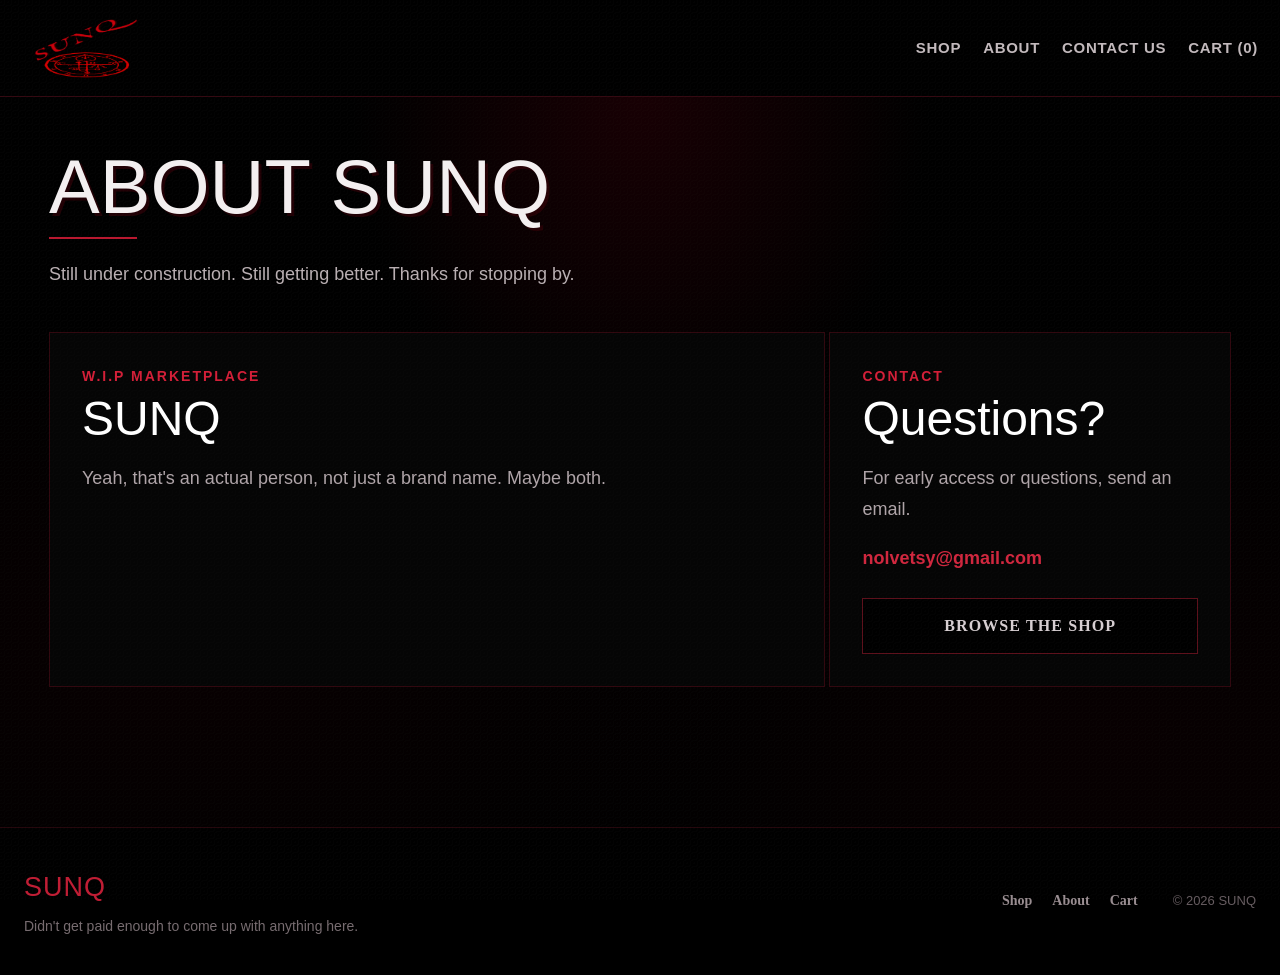
==== commit 01ee06df: "Update about.html" ====
--- a/about.html
+++ b/about.html
@@ -41,24 +41,12 @@
     <img src="sunq-logo-design.png" alt="SUNQ">
 </a>
 
-      <div class="nav-links">
-
-        <a href="shop.html">
-          Shop
-        </a>
-
-        <a
-          href="about.html"
-          aria-current="page"
-        >
-          About
-        </a>
-
-        <a href="cart.html">
-          Cart (<span id="cart-count">0</span>)
-        </a>
-
-      </div>
+ <div class="nav-links">
+  <a href="shop.html">Shop</a>
+  <a href="about.html">About</a>
+  <a href="contact.html">Contact Us</a>
+  <a href="cart.html">Cart (<span id="cart-count">0</span>)</a>
+</div>
 
     </div>
   </nav>
--- a/styles.css
+++ b/styles.css
@@ -1,5 +1,4 @@
-@import url("https://fonts.googleapis.com/css2?family=Cormorant+Garamond:ital,wght@0,400;0,500;0,600;0,700;1,500&family=Cormorant+SC:wght@500;600;700&family=IM+Fell+English+SC&display=swap");
-
+@import url("https://fonts.googleapis.com/css2?family=UnifrakturCook:wght@700&display=swap");
 
 /* =========================================================
    SUNQ HORROR THEME
@@ -151,17 +150,10 @@
 body,
 input,
 textarea,
-select {
-  font-family:
-    "Cormorant Garamond",
-    Georgia,
-    serif;
-}
-
+select,
 button {
   font-family:
-    "Cormorant SC",
-    Georgia,
+    "UnifrakturCook",
     serif;
 }
 
@@ -175,8 +167,7 @@
 .category-link-card span,
 .cart-item-name {
   font-family:
-    "IM Fell English SC",
-    Georgia,
+    "UnifrakturCook",
     serif;
 }
 
@@ -192,8 +183,7 @@
 .cart-item-category,
 .product-spec-label {
   font-family:
-    "Cormorant SC",
-    Georgia,
+    "UnifrakturCook",
     serif;
 }
 
@@ -236,7 +226,6 @@
 
   outline-offset: 3px;
 }
-
 
 /* =========================================================
    ACCESSIBILITY
@@ -3093,3 +3082,32 @@
       0.01ms !important;
   }
 }
+
+/* TEMPORARY FONT TEST */
+body,
+input,
+textarea,
+select,
+button,
+h1,
+h2,
+h3,
+.logo,
+.footer-logo,
+.page-title,
+.collection-title,
+.category-link-card span,
+.cart-item-name,
+.nav-links a,
+.section-kicker,
+.hero-kicker,
+.about-kicker,
+.empty-state-kicker,
+.cart-summary-label,
+.control-label,
+.product-card-category,
+.product-category,
+.cart-item-category,
+.product-spec-label {
+  font-family: Arial, Helvetica, sans-serif !important;
+}
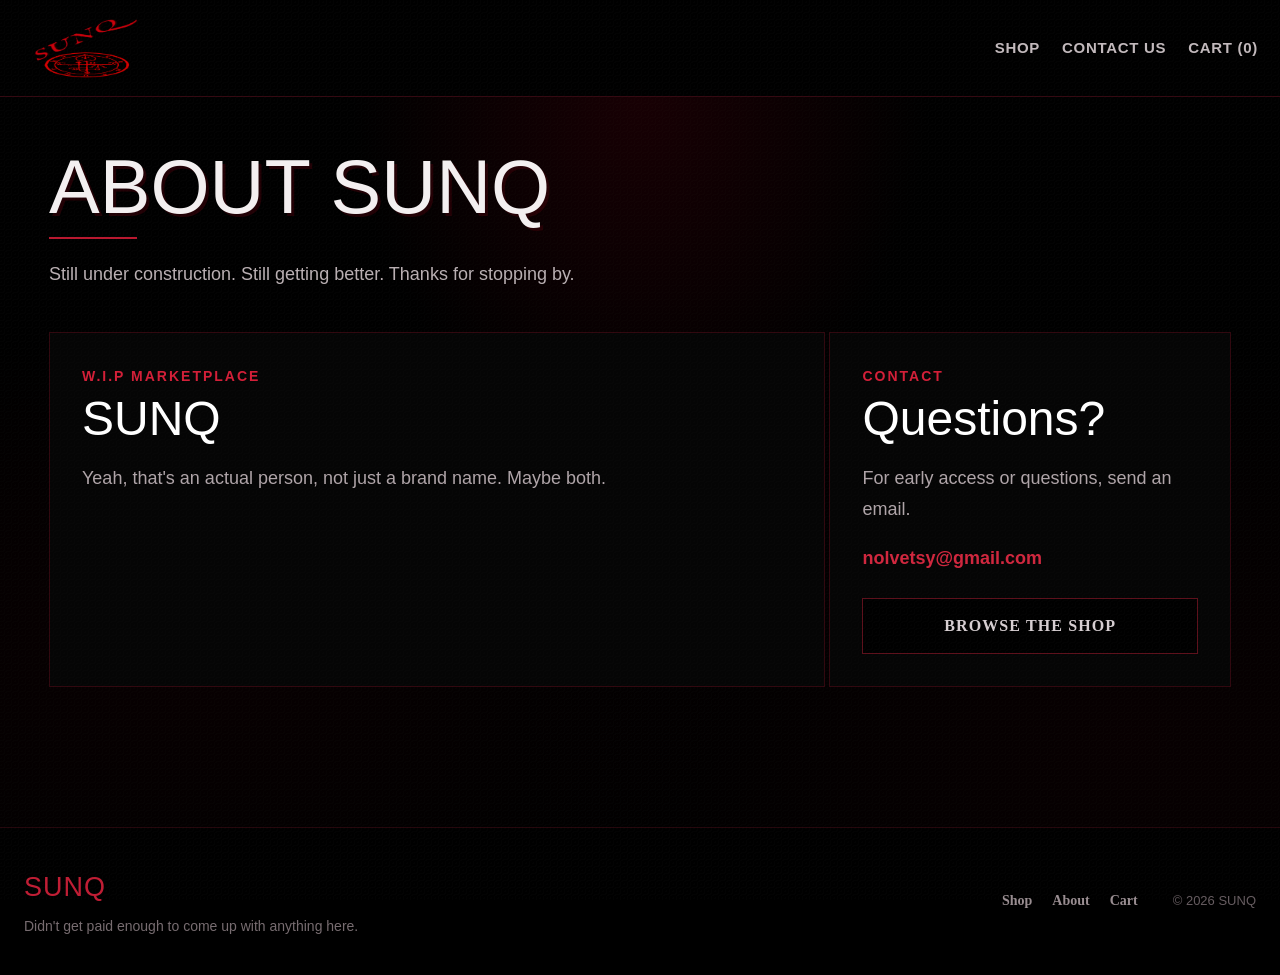
==== commit 579bbcfe: "Update about.html" ====
--- a/about.html
+++ b/about.html
@@ -43,7 +43,6 @@
 
  <div class="nav-links">
   <a href="shop.html">Shop</a>
-  <a href="about.html">About</a>
   <a href="contact.html">Contact Us</a>
   <a href="cart.html">Cart (<span id="cart-count">0</span>)</a>
 </div>
